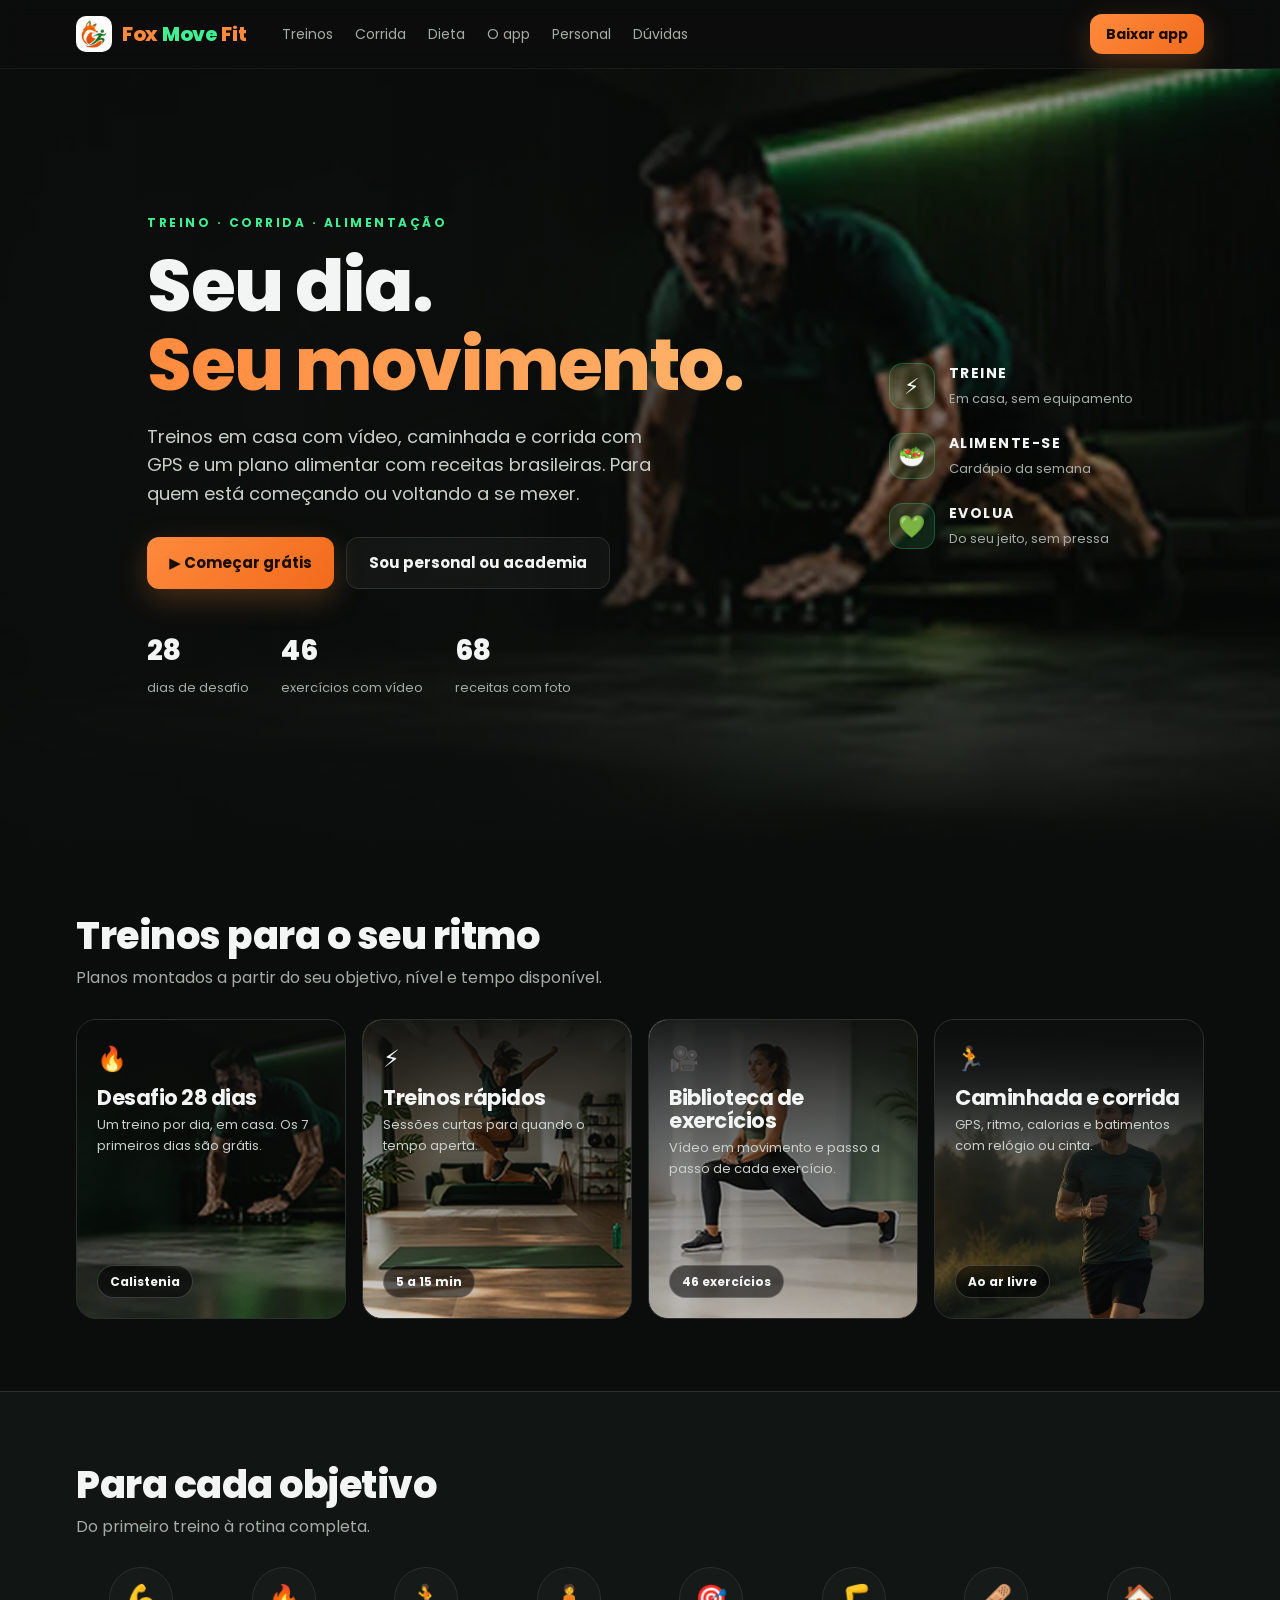
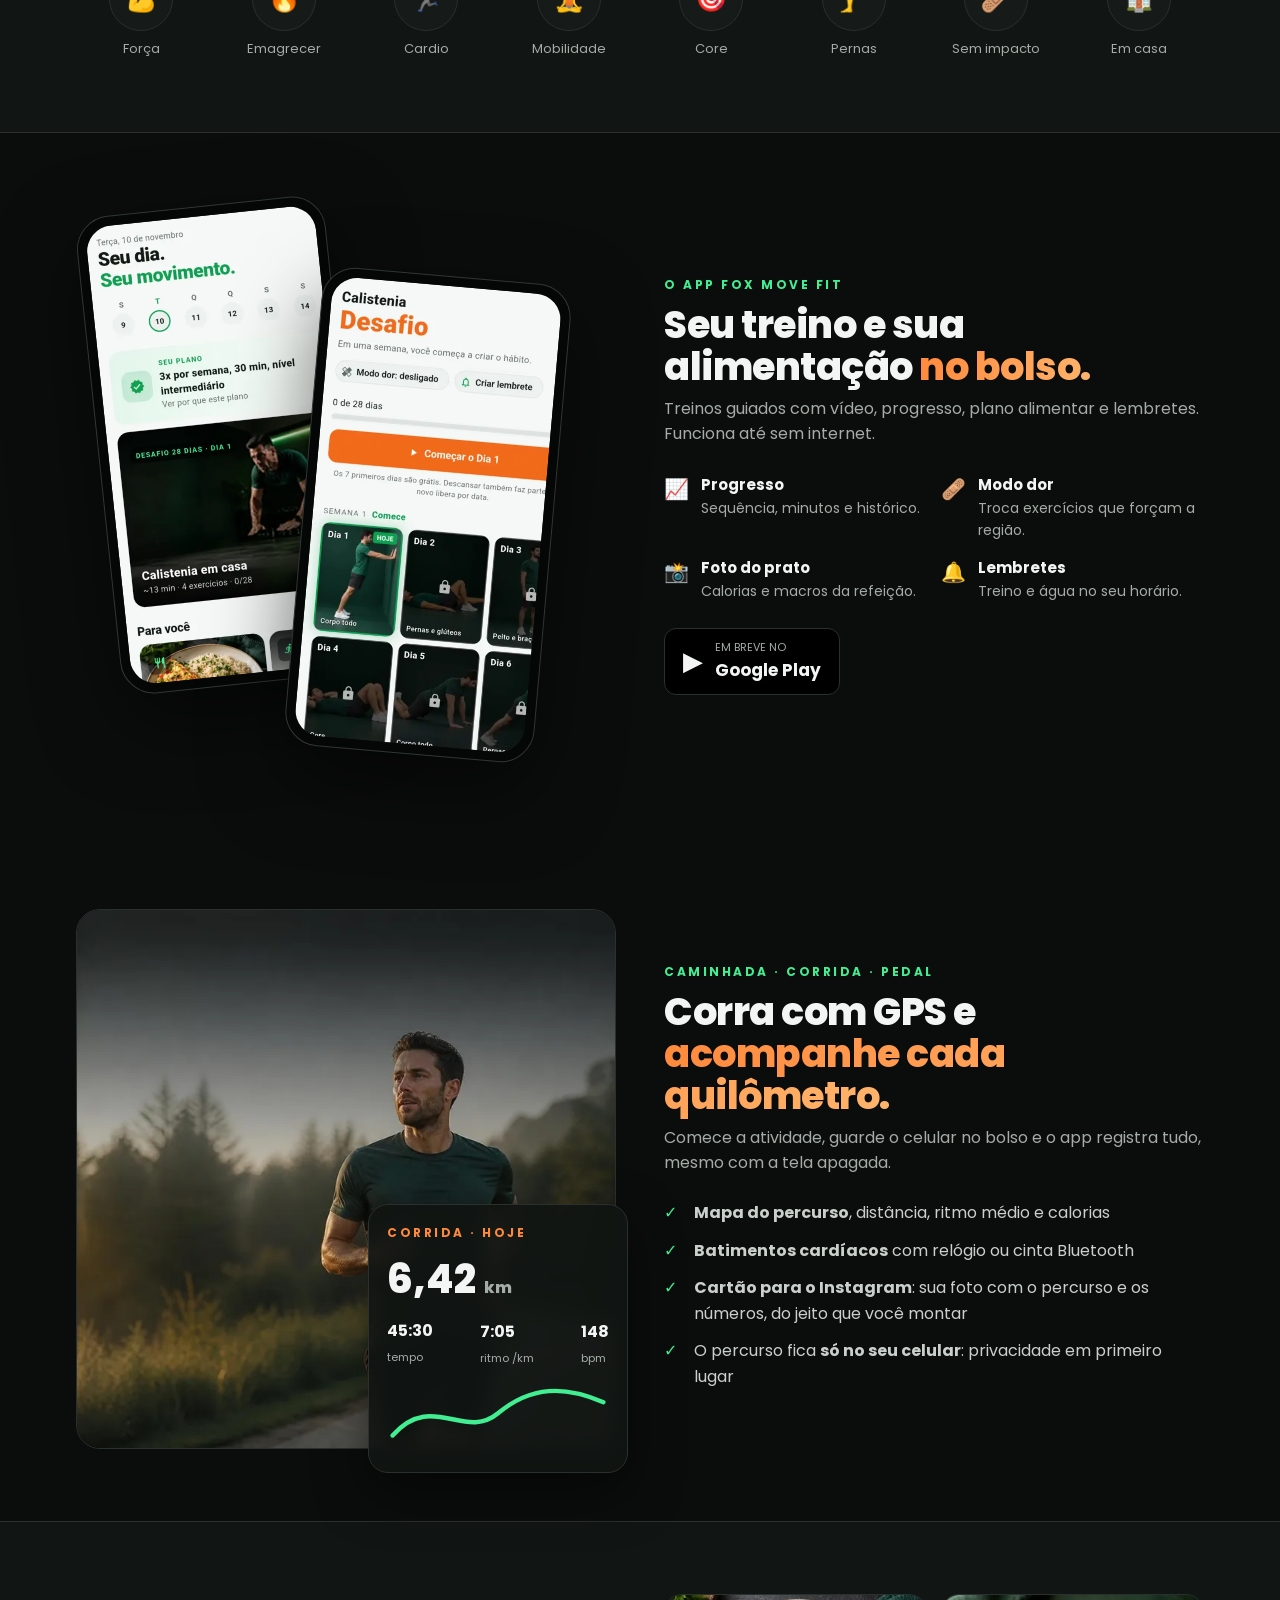
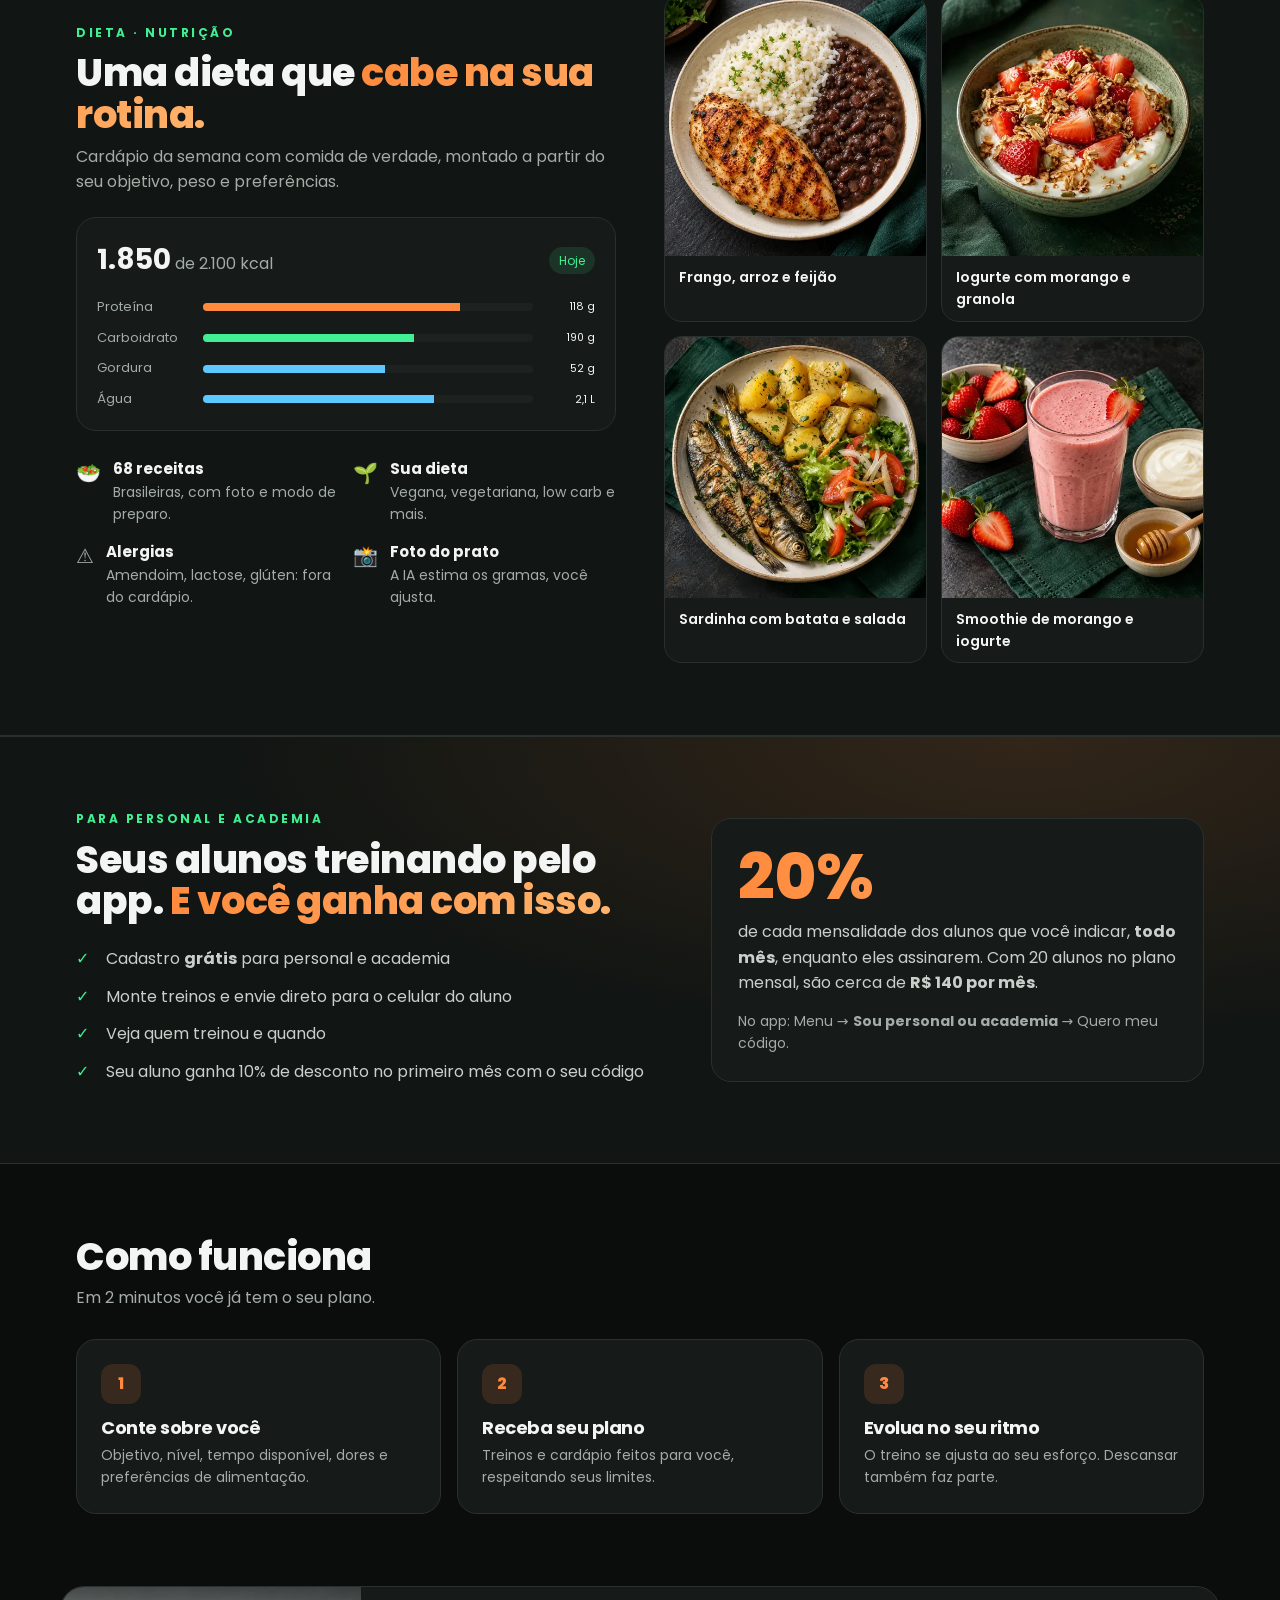
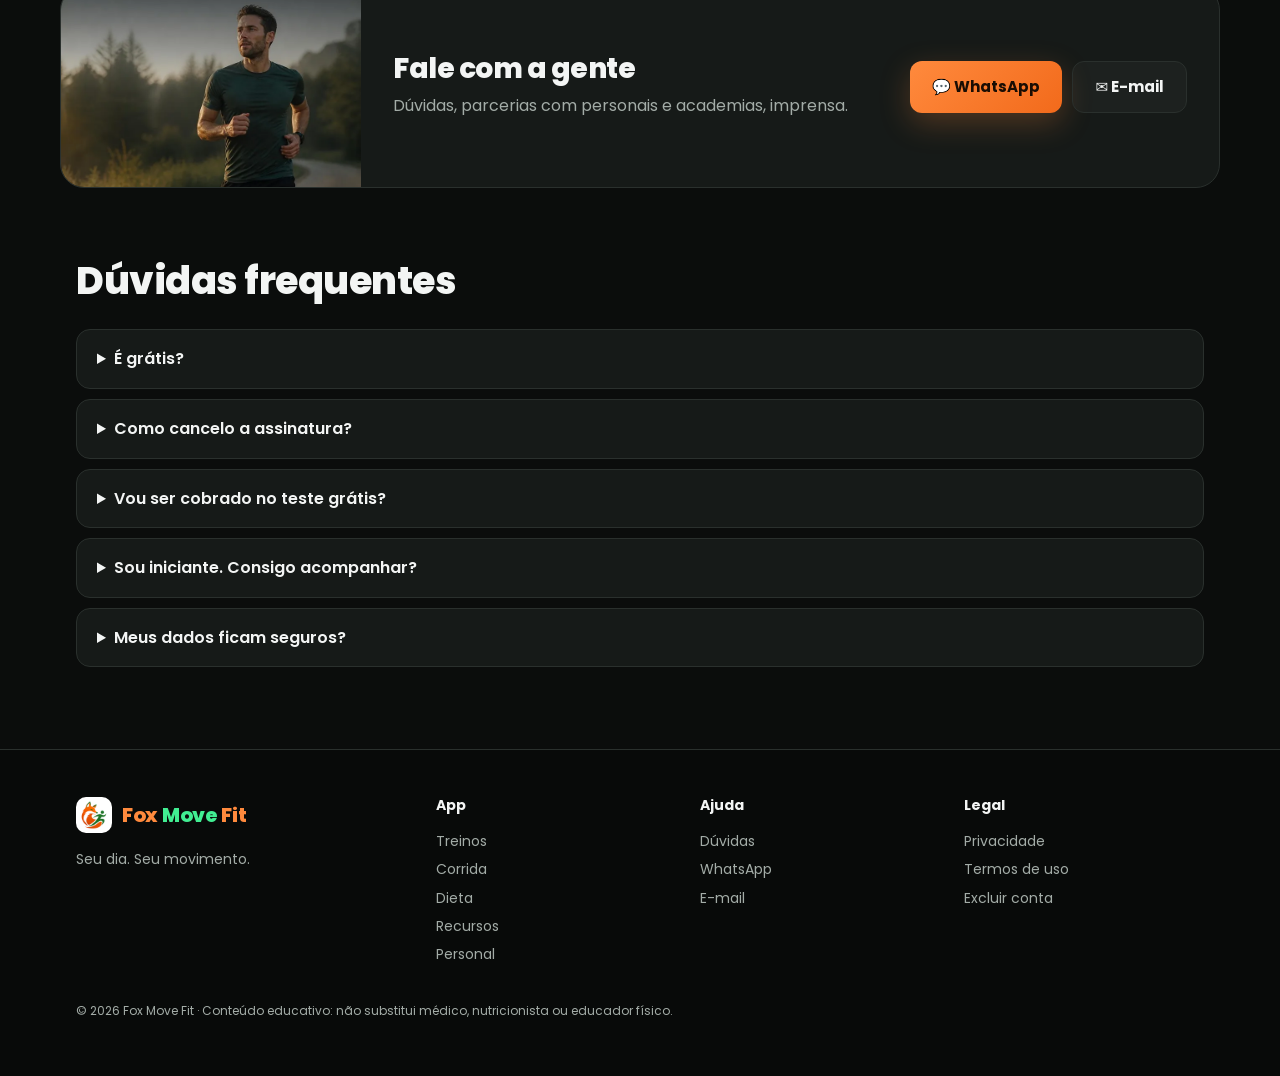
==== index.html @ 1316c63a "Site novo: visual escuro com fotos, seções de treino, corrida, dieta, app e personal Co-Authored-By:" ====
<!doctype html>
<html lang="pt-BR">
<head>
<meta charset="utf-8">
<meta name="viewport" content="width=device-width,initial-scale=1">
<title>Fox Move Fit · Treino em casa, corrida e alimentação</title>
<meta name="description" content="Desafio de 28 dias com vídeos, caminhada e corrida com GPS, plano alimentar com receitas brasileiras e treinos do seu personal. Tudo no seu ritmo.">
<meta property="og:title" content="Fox Move Fit">
<meta property="og:description" content="Treino em casa, corrida e alimentação no seu ritmo.">
<meta property="og:image" content="https://foxmovefit.com.br/img/og.jpg">
<meta property="og:url" content="https://foxmovefit.com.br/">
<meta name="theme-color" content="#0b0d0c">
<link rel="icon" href="/favicon.png">
<link rel="apple-touch-icon" href="/img/icone-192.png">
<link rel="preconnect" href="https://fonts.googleapis.com"><link rel="preconnect" href="https://fonts.gstatic.com" crossorigin>
<link href="https://fonts.googleapis.com/css2?family=Poppins:wght@400;600;700;800&display=swap" rel="stylesheet">
<link rel="stylesheet" href="/estilo.css">
</head>
<body>
<header class="top">
  <div class="wrap">
    <a class="brand" href="/"><img src="/img/icone-192.png" alt=""><span><span class="fox">Fox</span> <span class="move">Move</span> <span class="fit">Fit</span></span></a>
    <nav class="links">
      <a href="#programas">Treinos</a>
      <a href="#corrida">Corrida</a>
      <a href="#alimentacao">Dieta</a>
      <a href="#app">O app</a>
      <a href="#personal">Personal</a>
      <a href="#duvidas">Dúvidas</a>
    </nav>
    <!-- Trocar pelo link da Play Store quando o app for publicado. -->
    <a class="btn primary small cta" href="#app">Baixar app</a>
  </div>
</header>

<main>
  <section class="hero">
    <div class="bg" role="img" aria-label="Pessoa treinando calistenia em casa"></div>
    <div class="wrap">
      <div>
        <div class="eyebrow">Treino · Corrida · Alimentação</div>
        <h1>Seu dia.<br><span class="accent">Seu movimento.</span></h1>
        <p class="lead">Treinos em casa com vídeo, caminhada e corrida com GPS e um plano alimentar com receitas brasileiras. Para quem está começando ou voltando a se mexer.</p>
        <div class="ctas">
          <a class="btn primary" href="#app">▶ Começar grátis</a>
          <a class="btn ghost" href="#personal">Sou personal ou academia</a>
        </div>
        <div class="stats">
          <div><b>28</b><span>dias de desafio</span></div>
          <div><b>46</b><span>exercícios com vídeo</span></div>
          <div><b>68</b><span>receitas com foto</span></div>
        </div>
      </div>
      <div class="pillars">
        <div class="pillar"><i>⚡</i><div><b>TREINE</b><span>Em casa, sem equipamento</span></div></div>
        <div class="pillar"><i>🥗</i><div><b>ALIMENTE-SE</b><span>Cardápio da semana</span></div></div>
        <div class="pillar"><i>💚</i><div><b>EVOLUA</b><span>Do seu jeito, sem pressa</span></div></div>
      </div>
    </div>
  </section>

  <section id="programas">
    <div class="wrap">
      <div class="head">
        <div><h2>Treinos para o seu ritmo</h2><p class="sub">Planos montados a partir do seu objetivo, nível e tempo disponível.</p></div>
      </div>
      <div class="programs">
        <article class="program" style="background-image:url(/img/hero.webp)">
          <div><div class="ico">🔥</div><h3>Desafio 28 dias</h3><p>Um treino por dia, em casa. Os 7 primeiros dias são grátis.</p></div>
          <span class="tag">Calistenia</span>
        </article>
        <article class="program" style="background-image:url(/img/p-rapidos.webp)">
          <div><div class="ico">⚡</div><h3>Treinos rápidos</h3><p>Sessões curtas para quando o tempo aperta.</p></div>
          <span class="tag">5 a 15 min</span>
        </article>
        <article class="program" style="background-image:url(/img/p-exercicios.webp)">
          <div><div class="ico">🎥</div><h3>Biblioteca de exercícios</h3><p>Vídeo em movimento e passo a passo de cada exercício.</p></div>
          <span class="tag">46 exercícios</span>
        </article>
        <article class="program" style="background-image:url(/img/p-corrida.webp)">
          <div><div class="ico">🏃</div><h3>Caminhada e corrida</h3><p>GPS, ritmo, calorias e batimentos com relógio ou cinta.</p></div>
          <span class="tag">Ao ar livre</span>
        </article>
      </div>
    </div>
  </section>

  <section class="goals">
    <div class="wrap">
      <div class="head"><div><h2>Para cada objetivo</h2><p class="sub">Do primeiro treino à rotina completa.</p></div></div>
      <div class="goal-row">
        <div class="goal"><i>💪</i>Força</div>
        <div class="goal"><i>🔥</i>Emagrecer</div>
        <div class="goal"><i>🏃</i>Cardio</div>
        <div class="goal"><i>🧘</i>Mobilidade</div>
        <div class="goal"><i>🎯</i>Core</div>
        <div class="goal"><i>🦵</i>Pernas</div>
        <div class="goal"><i>🩹</i>Sem impacto</div>
        <div class="goal"><i>🏠</i>Em casa</div>
      </div>
    </div>
  </section>

  <section id="app" class="app">
    <div class="wrap">
      <div class="phones">
        <div class="glow"></div>
        <div class="phone a"><img src="/img/app-1.webp" alt="Tela Meu dia do app"></div>
        <div class="phone b"><img src="/img/app-2.webp" alt="Tela do Desafio 28 dias"></div>
      </div>
      <div>
        <div class="eyebrow">O app Fox Move Fit</div>
        <h2 style="margin-top:10px">Seu treino e sua alimentação <span class="accent">no bolso.</span></h2>
        <p class="sub">Treinos guiados com vídeo, progresso, plano alimentar e lembretes. Funciona até sem internet.</p>
        <div class="features">
          <div class="feature"><i>📈</i><div><b>Progresso</b>Sequência, minutos e histórico.</div></div>
          <div class="feature"><i>🩹</i><div><b>Modo dor</b>Troca exercícios que forçam a região.</div></div>
          <div class="feature"><i>📸</i><div><b>Foto do prato</b>Calorias e macros da refeição.</div></div>
          <div class="feature"><i>🔔</i><div><b>Lembretes</b>Treino e água no seu horário.</div></div>
        </div>
        <span class="store"><span style="font-size:26px">▶</span><span><small>EM BREVE NO</small><b>Google Play</b></span></span>
      </div>
    </div>
  </section>

  <section id="corrida" class="split">
    <div class="wrap">
      <div class="media run">
        <img src="/img/p-corrida.webp" alt="Pessoa correndo ao ar livre">
        <div class="runcard">
          <div class="eyebrow" style="color:var(--orange)">Corrida · hoje</div>
          <div class="runbig">6,42 <small>km</small></div>
          <div class="runrow"><div><b>45:30</b><span>tempo</span></div><div><b>7:05</b><span>ritmo /km</span></div><div><b>148</b><span>bpm</span></div></div>
          <svg viewBox="0 0 200 60" class="route" aria-hidden="true"><path d="M5 50 C40 10, 70 55, 100 30 S160 5, 195 20" fill="none" stroke="#41ee92" stroke-width="4" stroke-linecap="round"/></svg>
        </div>
      </div>
      <div>
        <div class="eyebrow">Caminhada · Corrida · Pedal</div>
        <h2 style="margin-top:10px">Corra com GPS e <span class="accent">acompanhe cada quilômetro.</span></h2>
        <p class="sub">Comece a atividade, guarde o celular no bolso e o app registra tudo, mesmo com a tela apagada.</p>
        <ul class="ticks">
          <li><strong>Mapa do percurso</strong>, distância, ritmo médio e calorias</li>
          <li><strong>Batimentos cardíacos</strong> com relógio ou cinta Bluetooth</li>
          <li><strong>Cartão para o Instagram</strong>: sua foto com o percurso e os números, do jeito que você montar</li>
          <li>O percurso fica <strong>só no seu celular</strong>: privacidade em primeiro lugar</li>
        </ul>
      </div>
    </div>
  </section>

  <section id="alimentacao" class="split diet">
    <div class="wrap">
      <div>
        <div class="eyebrow">Dieta · Nutrição</div>
        <h2 style="margin-top:10px">Uma dieta que <span class="accent">cabe na sua rotina.</span></h2>
        <p class="sub">Cardápio da semana com comida de verdade, montado a partir do seu objetivo, peso e preferências.</p>
        <div class="macro card">
          <div class="macrotop"><div><b>1.850</b><span> de 2.100 kcal</span></div><span class="pill">Hoje</span></div>
          <div class="bars">
            <div><span>Proteína</span><i style="--v:78%;--c:#ff8a3d"></i><small>118 g</small></div>
            <div><span>Carboidrato</span><i style="--v:64%;--c:#41ee92"></i><small>190 g</small></div>
            <div><span>Gordura</span><i style="--v:55%;--c:#5cc8ff"></i><small>52 g</small></div>
            <div><span>Água</span><i style="--v:70%;--c:#5cc8ff"></i><small>2,1 L</small></div>
          </div>
        </div>
        <div class="features">
          <div class="feature"><i>🥗</i><div><b>68 receitas</b>Brasileiras, com foto e modo de preparo.</div></div>
          <div class="feature"><i>🌱</i><div><b>Sua dieta</b>Vegana, vegetariana, low carb e mais.</div></div>
          <div class="feature"><i>⚠️</i><div><b>Alergias</b>Amendoim, lactose, glúten: fora do cardápio.</div></div>
          <div class="feature"><i>📸</i><div><b>Foto do prato</b>A IA estima os gramas, você ajusta.</div></div>
        </div>
      </div>
      <div class="recipes">
        <div class="recipe"><img src="/img/p-alimentacao.webp" alt=""><span>Frango, arroz e feijão</span></div>
        <div class="recipe"><img src="/img/r-03.webp" alt=""><span>Iogurte com morango e granola</span></div>
        <div class="recipe"><img src="/img/r-22.webp" alt=""><span>Sardinha com batata e salada</span></div>
        <div class="recipe"><img src="/img/r-40.webp" alt=""><span>Smoothie de morango e iogurte</span></div>
      </div>
    </div>
  </section>

  <section id="personal" class="band">
    <div class="wrap">
      <div>
        <div class="eyebrow">Para personal e academia</div>
        <h2 style="margin-top:10px">Seus alunos treinando pelo app. <span class="accent">E você ganha com isso.</span></h2>
        <ul class="ticks">
          <li>Cadastro <strong>grátis</strong> para personal e academia</li>
          <li>Monte treinos e envie direto para o celular do aluno</li>
          <li>Veja quem treinou e quando</li>
          <li>Seu aluno ganha 10% de desconto no primeiro mês com o seu código</li>
        </ul>
      </div>
      <div class="card">
        <div class="big accent">20%</div>
        <p style="margin:10px 0 0;color:#c9d0cc">de cada mensalidade dos alunos que você indicar, <strong>todo mês</strong>, enquanto eles assinarem. Com 20 alunos no plano mensal, são cerca de <strong>R$ 140 por mês</strong>.</p>
        <p style="margin:14px 0 0;font-size:14px;color:var(--muted)">No app: Menu → <strong>Sou personal ou academia</strong> → Quero meu código.</p>
      </div>
    </div>
  </section>

  <section>
    <div class="wrap">
      <div class="head"><div><h2>Como funciona</h2><p class="sub">Em 2 minutos você já tem o seu plano.</p></div></div>
      <div class="steps">
        <div class="step"><h3>Conte sobre você</h3><p>Objetivo, nível, tempo disponível, dores e preferências de alimentação.</p></div>
        <div class="step"><h3>Receba seu plano</h3><p>Treinos e cardápio feitos para você, respeitando seus limites.</p></div>
        <div class="step"><h3>Evolua no seu ritmo</h3><p>O treino se ajusta ao seu esforço. Descansar também faz parte.</p></div>
      </div>
    </div>
  </section>

  <section style="padding-top:0">
    <div class="join">
      <div class="pic" role="img" aria-label="Pessoa correndo ao ar livre"></div>
      <div class="txt">
        <div><h2 style="font-size:28px">Fale com a gente</h2><p class="sub">Dúvidas, parcerias com personais e academias, imprensa.</p></div>
        <div style="display:flex;flex-wrap:wrap;gap:10px">
          <a class="btn primary" href="https://wa.me/5541992341088?text=Ol%C3%A1!%20Quero%20saber%20mais%20sobre%20o%20Fox%20Move%20Fit." target="_blank" rel="noopener">💬 WhatsApp</a>
          <a class="btn ghost" href="mailto:foxmovefit.app@gmail.com">✉ E-mail</a>
        </div>
      </div>
    </div>
  </section>

  <section id="duvidas" style="padding-top:0">
    <div class="wrap">
      <div class="head"><div><h2>Dúvidas frequentes</h2></div></div>
      <details><summary>É grátis?</summary><p>Os 7 primeiros dias do Desafio 28 dias, os treinos rápidos, a biblioteca de exercícios, as atividades com GPS e o registro de água e refeições são grátis. O Premium libera o desafio completo, o plano alimentar da semana e o histórico completo.</p></details>
      <details><summary>Como cancelo a assinatura?</summary><p>No Google Play: toque na sua foto → Pagamentos e assinaturas → Assinaturas → Fox Move Fit → Cancelar. Você continua com o Premium até o fim do período pago.</p></details>
      <details><summary>Vou ser cobrado no teste grátis?</summary><p>Não. Nada é cobrado nos 7 dias de teste e avisamos 2 dias antes da primeira cobrança.</p></details>
      <details><summary>Sou iniciante. Consigo acompanhar?</summary><p>Sim. O treino começa leve, tem vídeo e explicação de cada exercício, e fica mais leve ou mais forte conforme o seu esforço.</p></details>
      <details><summary>Meus dados ficam seguros?</summary><p>Usamos seus dados só para o app funcionar, sem anúncios e sem vender nada. Você pode exportar ou excluir tudo pelo app. Veja a <a href="/privacidade/">Política de Privacidade</a>.</p></details>
    </div>
  </section>
</main>

<footer>
  <div class="wrap" style="display:block">
    <div class="cols">
      <div>
        <a class="brand" href="/" style="display:flex"><img src="/img/icone-192.png" alt=""><span><span class="fox">Fox</span> <span class="move">Move</span> <span class="fit">Fit</span></span></a>
        <p style="margin:12px 0 0">Seu dia. Seu movimento.</p>
      </div>
      <div><h4>App</h4><a href="#programas">Treinos</a><a href="#corrida">Corrida</a><a href="#alimentacao">Dieta</a><a href="#app">Recursos</a><a href="#personal">Personal</a></div>
      <div><h4>Ajuda</h4><a href="#duvidas">Dúvidas</a><a href="https://wa.me/5541992341088" target="_blank" rel="noopener">WhatsApp</a><a href="mailto:foxmovefit.app@gmail.com">E-mail</a></div>
      <div><h4>Legal</h4><a href="/privacidade/">Privacidade</a><a href="/termos/">Termos de uso</a><a href="/excluir-conta/">Excluir conta</a></div>
    </div>
    <p class="legal">© 2026 Fox Move Fit · Conteúdo educativo: não substitui médico, nutricionista ou educador físico.</p>
  </div>
</footer>
</body>
</html>
---- estilo.css ----
/* Fox Move Fit — site escuro com o laranja da raposa (ação) e o verde (progresso). */
:root {
  --bg: #0b0d0c; --bg2: #111513; --surface: #161a18; --surface2: #1d2220; --line: #2a302d;
  --text: #f3f5f4; --muted: #a3aca7; --orange: #ff8a3d; --orange2: #f26a1b; --green: #41ee92; --green2: #0e9f4f;
}
* { box-sizing: border-box; }
html { scroll-behavior: smooth; }
html, body { overflow-x: clip; }
body { margin: 0; background: var(--bg); color: var(--text); font: 16px/1.6 "Poppins", system-ui, -apple-system, "Segoe UI", Roboto, sans-serif; }
a { color: var(--green); }
img { max-width: 100%; display: block; }
.wrap { max-width: 1160px; margin: 0 auto; padding: 0 16px; }
.eyebrow { color: var(--green); font-size: 12px; font-weight: 700; letter-spacing: 2.5px; text-transform: uppercase; }
.accent { background: linear-gradient(90deg, var(--orange), #ffb36b); -webkit-background-clip: text; background-clip: text; color: transparent; }
.green { color: var(--green); }
h1, h2, h3 { line-height: 1.1; margin: 0; letter-spacing: -.5px; }
h2 { font-size: clamp(26px, 4vw, 38px); font-weight: 800; }
.sub { color: var(--muted); margin: 8px 0 0; }

/* Cabeçalho */
header.top { position: sticky; top: 0; z-index: 10; background: rgba(11, 13, 12, .82); backdrop-filter: blur(10px); border-bottom: 1px solid rgba(255,255,255,.06); }
header.top .wrap { display: flex; align-items: center; gap: 24px; height: 68px; }
.brand { display: flex; align-items: center; gap: 10px; text-decoration: none; color: var(--text); font-weight: 800; font-size: 20px; letter-spacing: -.3px; }
.brand img { width: 36px; height: 36px; border-radius: 10px; background: #fff; }
.brand .fox, .brand .fit { color: var(--orange); } .brand .move { color: var(--green); }
nav.links { display: flex; gap: 22px; font-size: 14px; margin-left: 12px; }
nav.links a { color: var(--muted); text-decoration: none; }
nav.links a:hover { color: var(--text); }
header.top .cta { margin-left: auto; }
@media (max-width: 820px) { nav.links { display: none; } }

/* Botões */
.btn { display: inline-flex; align-items: center; gap: 8px; padding: 13px 22px; border-radius: 12px; font-weight: 700; font-size: 15px; text-decoration: none; transition: transform .15s, filter .15s; }
.btn:hover { transform: translateY(-1px); filter: brightness(1.06); }
.btn.primary { background: linear-gradient(135deg, var(--orange), var(--orange2)); color: #1a0d03; box-shadow: 0 10px 30px rgba(255, 138, 61, .25); }
.btn.ghost { border: 1px solid var(--line); color: var(--text); background: rgba(255,255,255,.03); }
.btn.small { padding: 9px 16px; font-size: 14px; }

/* Topo com foto */
.hero { position: relative; min-height: 640px; display: flex; align-items: center; overflow: hidden; }
.hero .bg { position: absolute; inset: 0; background: url(/img/hero.webp) center 30% / cover no-repeat; }
.hero .bg::after { content: ""; position: absolute; inset: 0; background: linear-gradient(90deg, rgba(11,13,12,.97) 0%, rgba(11,13,12,.85) 40%, rgba(11,13,12,.35) 75%, rgba(11,13,12,.6) 100%), linear-gradient(0deg, var(--bg) 0%, transparent 30%); }
.hero .wrap { position: relative; display: grid; grid-template-columns: 1.25fr .75fr; gap: 32px; align-items: center; padding: 72px 16px; }
.hero h1 { font-size: clamp(40px, 6.4vw, 72px); font-weight: 800; letter-spacing: -1.5px; margin: 14px 0 18px; }
.hero p.lead { color: #c9d0cc; font-size: 18px; max-width: 520px; margin: 0 0 28px; }
.hero .ctas { display: flex; flex-wrap: wrap; gap: 12px; }
.stats { display: flex; flex-wrap: wrap; gap: 32px; margin-top: 40px; }
.stats b { display: block; font-size: 28px; font-weight: 800; }
.stats span { color: var(--muted); font-size: 13px; }
.pillars { display: grid; gap: 22px; justify-self: end; }
.pillar { display: flex; gap: 14px; align-items: center; }
.pillar i { width: 46px; height: 46px; border-radius: 14px; display: grid; place-items: center; font-style: normal; font-size: 22px; background: rgba(65, 238, 146, .1); border: 1px solid rgba(65, 238, 146, .25); }
.pillar b { display: block; letter-spacing: 1.5px; font-size: 14px; }
.pillar span { color: var(--muted); font-size: 13px; }
@media (max-width: 860px) { .hero .wrap { grid-template-columns: 1fr; } .pillars { justify-self: start; grid-template-columns: repeat(3, auto); gap: 18px; } .pillar i { width: 40px; height: 40px; } .hero { min-height: 0; } }
@media (max-width: 520px) { .pillars { grid-template-columns: 1fr; } }

section { padding: 72px 0; }
.head { display: flex; align-items: end; justify-content: space-between; gap: 16px; margin-bottom: 28px; }
.head a { color: var(--green); text-decoration: none; font-weight: 600; font-size: 14px; white-space: nowrap; }

/* Programas */
.programs { display: grid; grid-template-columns: repeat(4, 1fr); gap: 16px; }
@media (max-width: 960px) { .programs { grid-template-columns: repeat(2, 1fr); } }
@media (max-width: 520px) { .programs { grid-template-columns: 1fr; } }
.program { position: relative; border-radius: 20px; overflow: hidden; min-height: 300px; display: flex; flex-direction: column; justify-content: space-between; padding: 20px; border: 1px solid var(--line); background: var(--surface) center / cover no-repeat; isolation: isolate; }
.program::before { content: ""; position: absolute; inset: 0; z-index: -1; background: linear-gradient(180deg, rgba(11,13,12,.92) 0%, rgba(11,13,12,.55) 45%, rgba(11,13,12,.15) 100%); }
.program .ico { font-size: 24px; }
.program h3 { font-size: 21px; margin-top: 8px; }
.program p { color: #c9d0cc; font-size: 13px; margin: 6px 0 0; max-width: 220px; }
.program .tag { align-self: flex-start; font-size: 12px; font-weight: 700; padding: 6px 12px; border-radius: 999px; background: rgba(0,0,0,.55); border: 1px solid rgba(255,255,255,.18); color: var(--text); }

/* Objetivos */
.goals { background: var(--bg2); border-top: 1px solid var(--line); border-bottom: 1px solid var(--line); }
.goal-row { display: grid; grid-template-columns: repeat(8, 1fr); gap: 12px; }
@media (max-width: 860px) { .goal-row { grid-template-columns: repeat(4, 1fr); } }
.goal { text-align: center; font-size: 13px; color: var(--muted); }
.goal i { display: grid; place-items: center; width: 64px; height: 64px; margin: 0 auto 8px; border-radius: 50%; font-style: normal; font-size: 26px; background: var(--surface); border: 1px solid var(--line); }

/* App */
.app .wrap { display: grid; grid-template-columns: 1fr 1fr; gap: 48px; align-items: center; }
@media (max-width: 860px) { .app .wrap { grid-template-columns: 1fr; } }
.phones { position: relative; height: 560px; }
.phone { position: absolute; width: 250px; border-radius: 34px; padding: 9px; background: #050606; border: 1px solid #2f3633; box-shadow: 0 30px 80px rgba(0,0,0,.55); }
.phone img { border-radius: 26px; }
.phone.a { left: 4%; top: 0; transform: rotate(-6deg); }
.phone.b { left: 42%; top: 70px; transform: rotate(5deg); }
.glow { position: absolute; width: min(380px, 90%); aspect-ratio: 1; left: 15%; top: 90px; border-radius: 50%; background: radial-gradient(circle, rgba(65,238,146,.22), transparent 65%); filter: blur(10px); }
@media (max-width: 520px) { .phones { height: 430px; } .phone { width: 190px; } .phone.b { left: 38%; } }
.features { display: grid; grid-template-columns: repeat(2, 1fr); gap: 14px; margin: 26px 0; }
.feature { display: flex; gap: 12px; align-items: flex-start; font-size: 14px; color: var(--muted); }
.feature b { color: var(--text); display: block; font-size: 15px; }
.feature i { font-style: normal; font-size: 20px; }
.store { display: inline-flex; align-items: center; gap: 12px; padding: 10px 18px; border-radius: 12px; border: 1px solid var(--line); background: #000; color: var(--text); text-decoration: none; }
.store small { display: block; font-size: 11px; color: var(--muted); }
.store b { font-size: 17px; }

/* Receitas */
.recipes { display: grid; grid-template-columns: repeat(4, 1fr); gap: 14px; }
@media (max-width: 760px) { .recipes { grid-template-columns: repeat(2, 1fr); } }
.recipe { border-radius: 18px; overflow: hidden; border: 1px solid var(--line); background: var(--surface); }
.recipe img { aspect-ratio: 1; object-fit: cover; width: 100%; }
.recipe span { display: block; padding: 10px 14px; font-size: 14px; font-weight: 600; }

/* Personal */
.band { background: radial-gradient(800px 300px at 80% 0%, rgba(255,138,61,.14), transparent), var(--bg2); border-top: 1px solid var(--line); border-bottom: 1px solid var(--line); }
.band .wrap { display: grid; grid-template-columns: 1.1fr .9fr; gap: 32px; align-items: center; }
@media (max-width: 860px) { .band .wrap { grid-template-columns: 1fr; } }
.big { font-size: 64px; font-weight: 800; line-height: 1; }
.card { background: var(--surface); border: 1px solid var(--line); border-radius: 20px; padding: 26px; }
ul.ticks { list-style: none; padding: 0; margin: 18px 0 0; }
ul.ticks li { padding: 6px 0 6px 30px; position: relative; color: #c9d0cc; }
ul.ticks li::before { content: "✓"; position: absolute; left: 0; color: var(--green); font-weight: 800; }

/* Como funciona */
.steps { display: grid; grid-template-columns: repeat(3, 1fr); gap: 16px; counter-reset: s; }
@media (max-width: 760px) { .steps { grid-template-columns: 1fr; } }
.step { background: var(--surface); border: 1px solid var(--line); border-radius: 20px; padding: 24px; }
.step::before { counter-increment: s; content: counter(s); display: grid; place-items: center; width: 40px; height: 40px; border-radius: 12px; background: rgba(255,138,61,.14); color: var(--orange); font-weight: 800; margin-bottom: 14px; }
.step h3 { font-size: 18px; }
.step p { color: var(--muted); margin: 6px 0 0; font-size: 14px; }

/* Comunidade */
.join { margin: 0 auto; max-width: 1160px; border-radius: 24px; overflow: hidden; display: grid; grid-template-columns: 300px 1fr; border: 1px solid var(--line); background: var(--surface); }
.join .pic { background: url(/img/p-corrida.webp) center / cover; min-height: 200px; }
.join .txt { padding: 32px; display: flex; flex-wrap: wrap; align-items: center; justify-content: space-between; gap: 18px; }
@media (max-width: 760px) { .join { grid-template-columns: 1fr; margin: 0 16px; } }

/* Dúvidas */
details { background: var(--surface); border: 1px solid var(--line); border-radius: 14px; padding: 16px 20px; margin-bottom: 10px; }
details summary { font-weight: 600; cursor: pointer; }
details p { color: var(--muted); margin: 10px 0 0; }

footer { border-top: 1px solid var(--line); padding: 44px 0; color: var(--muted); font-size: 14px; background: #080a09; }
footer .cols { display: grid; grid-template-columns: 1.4fr 1fr 1fr 1fr; gap: 24px; }
@media (max-width: 760px) { footer .cols { grid-template-columns: 1fr 1fr; } }
footer h4 { color: var(--text); margin: 0 0 10px; font-size: 14px; }
footer a { color: var(--muted); text-decoration: none; display: block; padding: 3px 0; }
footer a:hover { color: var(--text); }
footer .legal { margin-top: 32px; font-size: 12px; }

/* Páginas de texto (privacidade, termos, excluir conta) */
.doc { max-width: 760px; margin: 0 auto; padding: 40px 16px 56px; }
.doc h1 { font-size: 34px; margin: 0 0 6px; }
.doc h2 { font-size: 20px; margin: 30px 0 8px; color: var(--green); }
.doc p, .doc li { color: #c9d0cc; }
.doc li { margin: 4px 0; }
footer .wrap { display: flex; flex-wrap: wrap; gap: 12px 24px; align-items: center; }
footer .wrap .links { display: flex; gap: 16px; margin-left: auto; }
footer .wrap .links a { display: inline; }

/* Seções lado a lado (corrida e dieta) */
.split .wrap { display: grid; grid-template-columns: 1fr 1fr; gap: 48px; align-items: center; }
@media (max-width: 860px) { .split .wrap { grid-template-columns: 1fr; } }
.diet { background: var(--bg2); border-top: 1px solid var(--line); border-bottom: 1px solid var(--line); }
.diet .recipes { grid-template-columns: repeat(2, 1fr); }
.media.run { position: relative; }
.media.run img { border-radius: 24px; width: 100%; aspect-ratio: 1; object-fit: cover; border: 1px solid var(--line); }
.runcard { position: absolute; right: -12px; bottom: -24px; width: 260px; padding: 18px; border-radius: 20px; background: rgba(17,21,19,.92); border: 1px solid var(--line); backdrop-filter: blur(8px); box-shadow: 0 20px 50px rgba(0,0,0,.5); }
@media (max-width: 520px) { .runcard { right: 8px; width: 220px; } }
.runbig { font-size: 40px; font-weight: 800; margin-top: 4px; } .runbig small { font-size: 16px; color: var(--muted); }
.runrow { display: flex; justify-content: space-between; margin-top: 8px; } .runrow b { display: block; } .runrow span { font-size: 11px; color: var(--muted); }
.route { width: 100%; margin-top: 10px; }
.macro { margin-top: 22px; padding: 20px; }
.macrotop { display: flex; justify-content: space-between; align-items: center; } .macrotop b { font-size: 28px; } .macrotop span { color: var(--muted); }
.pill { font-size: 12px; padding: 4px 10px; border-radius: 999px; background: rgba(65,238,146,.12); color: var(--green) !important; }
.bars { display: grid; gap: 10px; margin-top: 14px; }
.bars div { display: grid; grid-template-columns: 96px 1fr 52px; align-items: center; gap: 10px; font-size: 13px; color: var(--muted); }
.bars i { height: 8px; border-radius: 99px; background: linear-gradient(90deg, var(--c) var(--v), var(--surface2) var(--v)); }
.bars small { text-align: right; color: var(--text); }
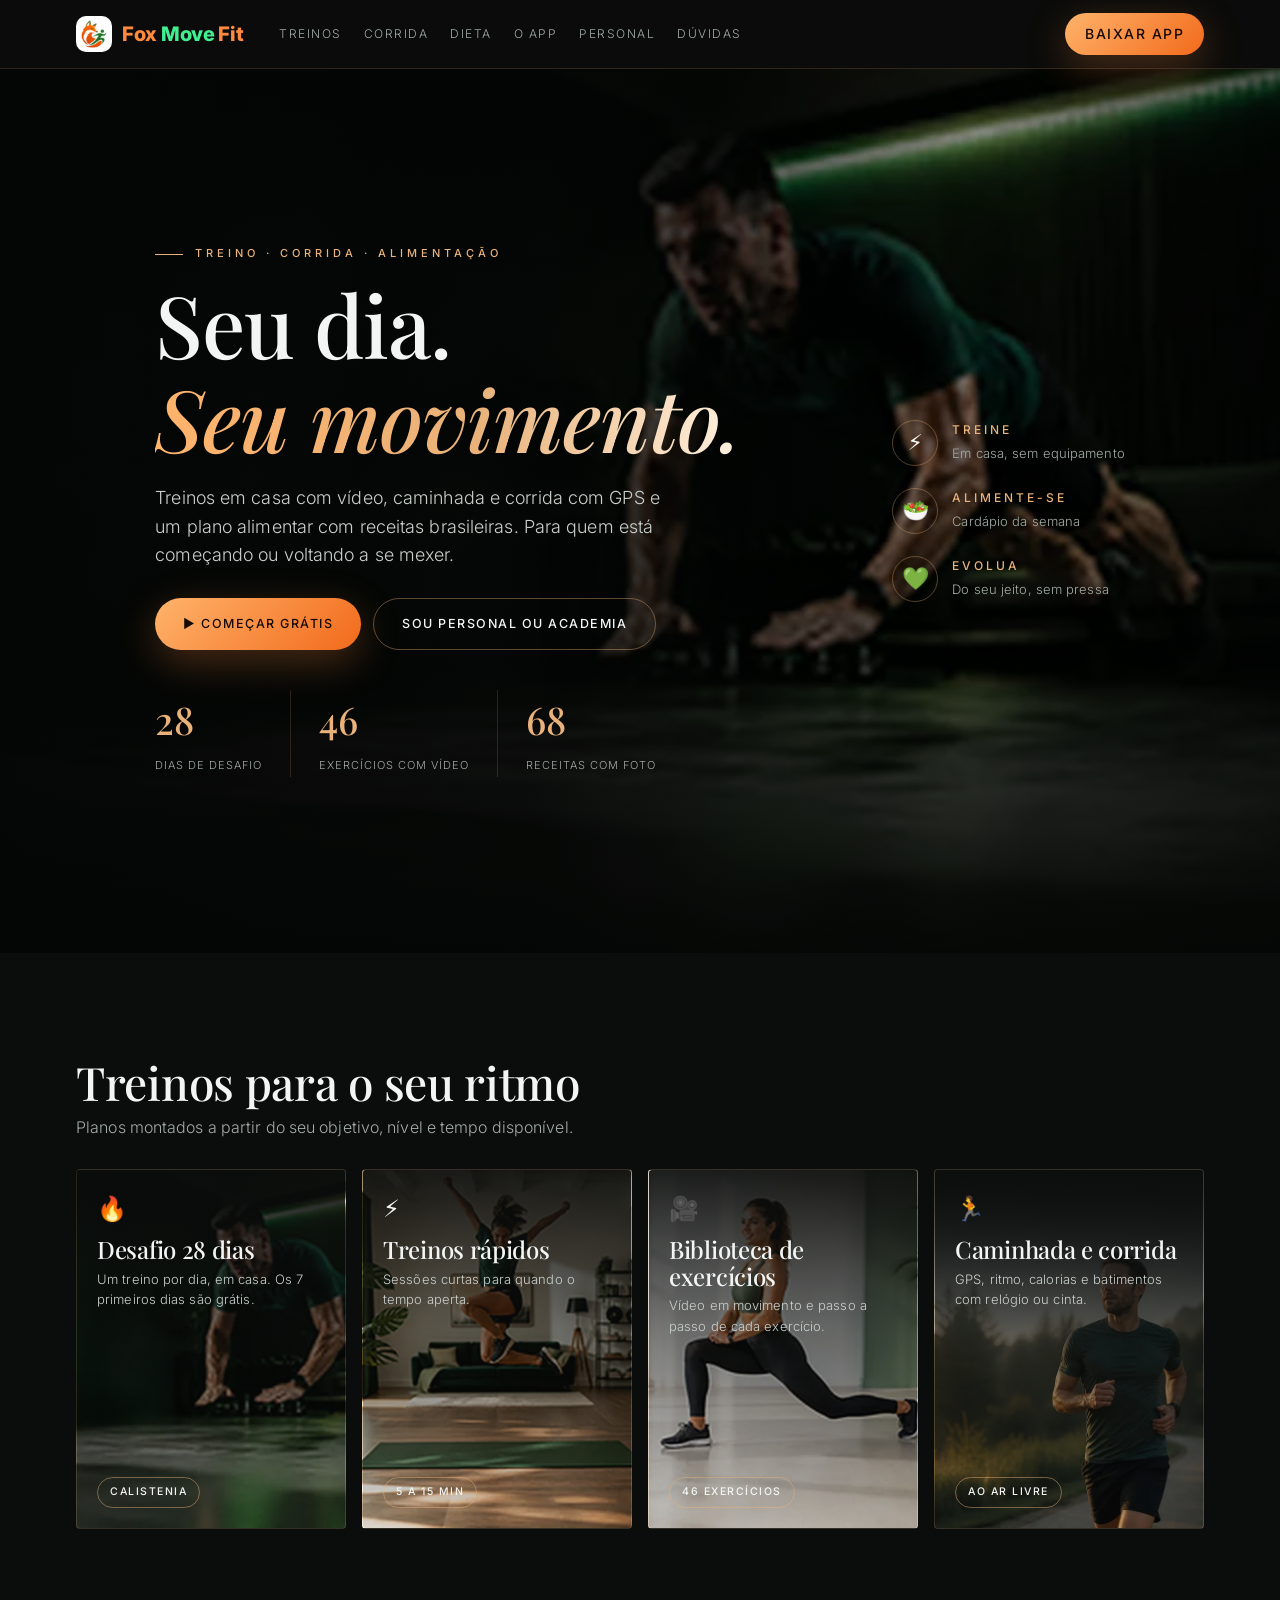
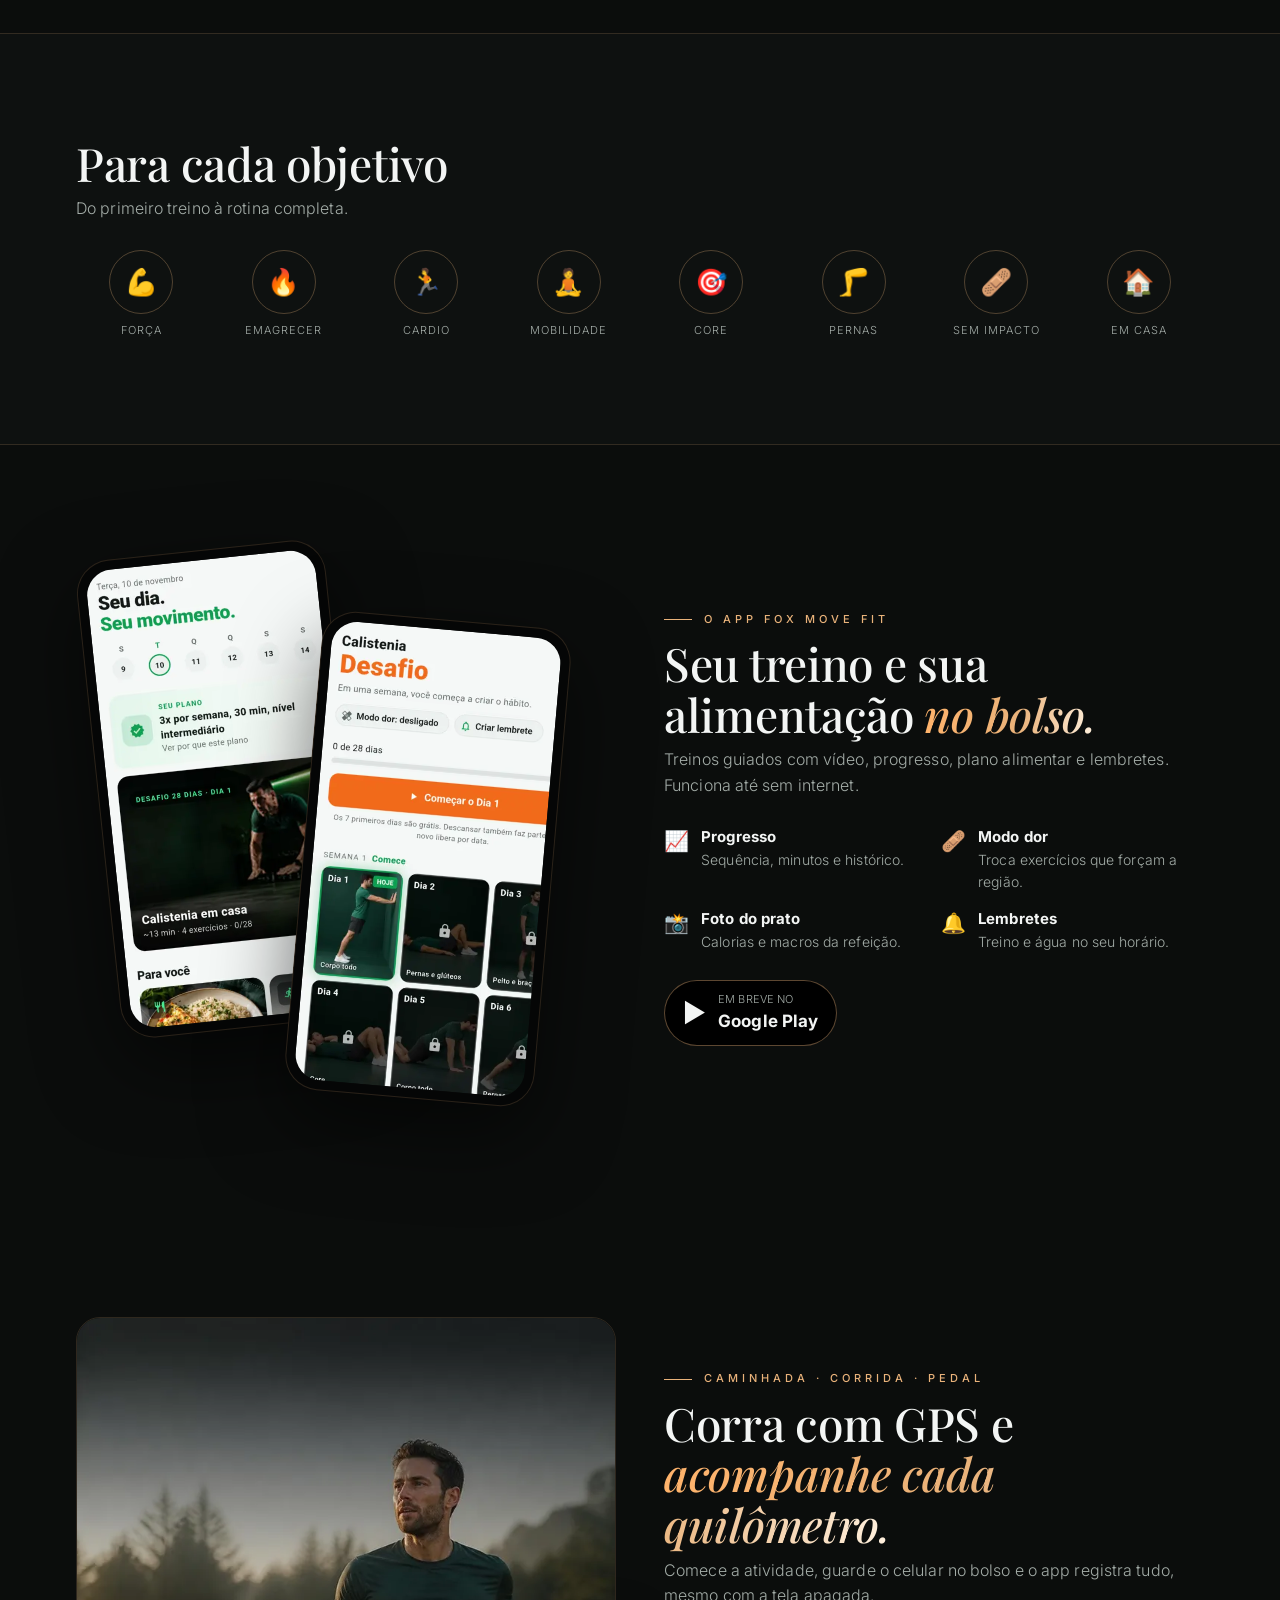
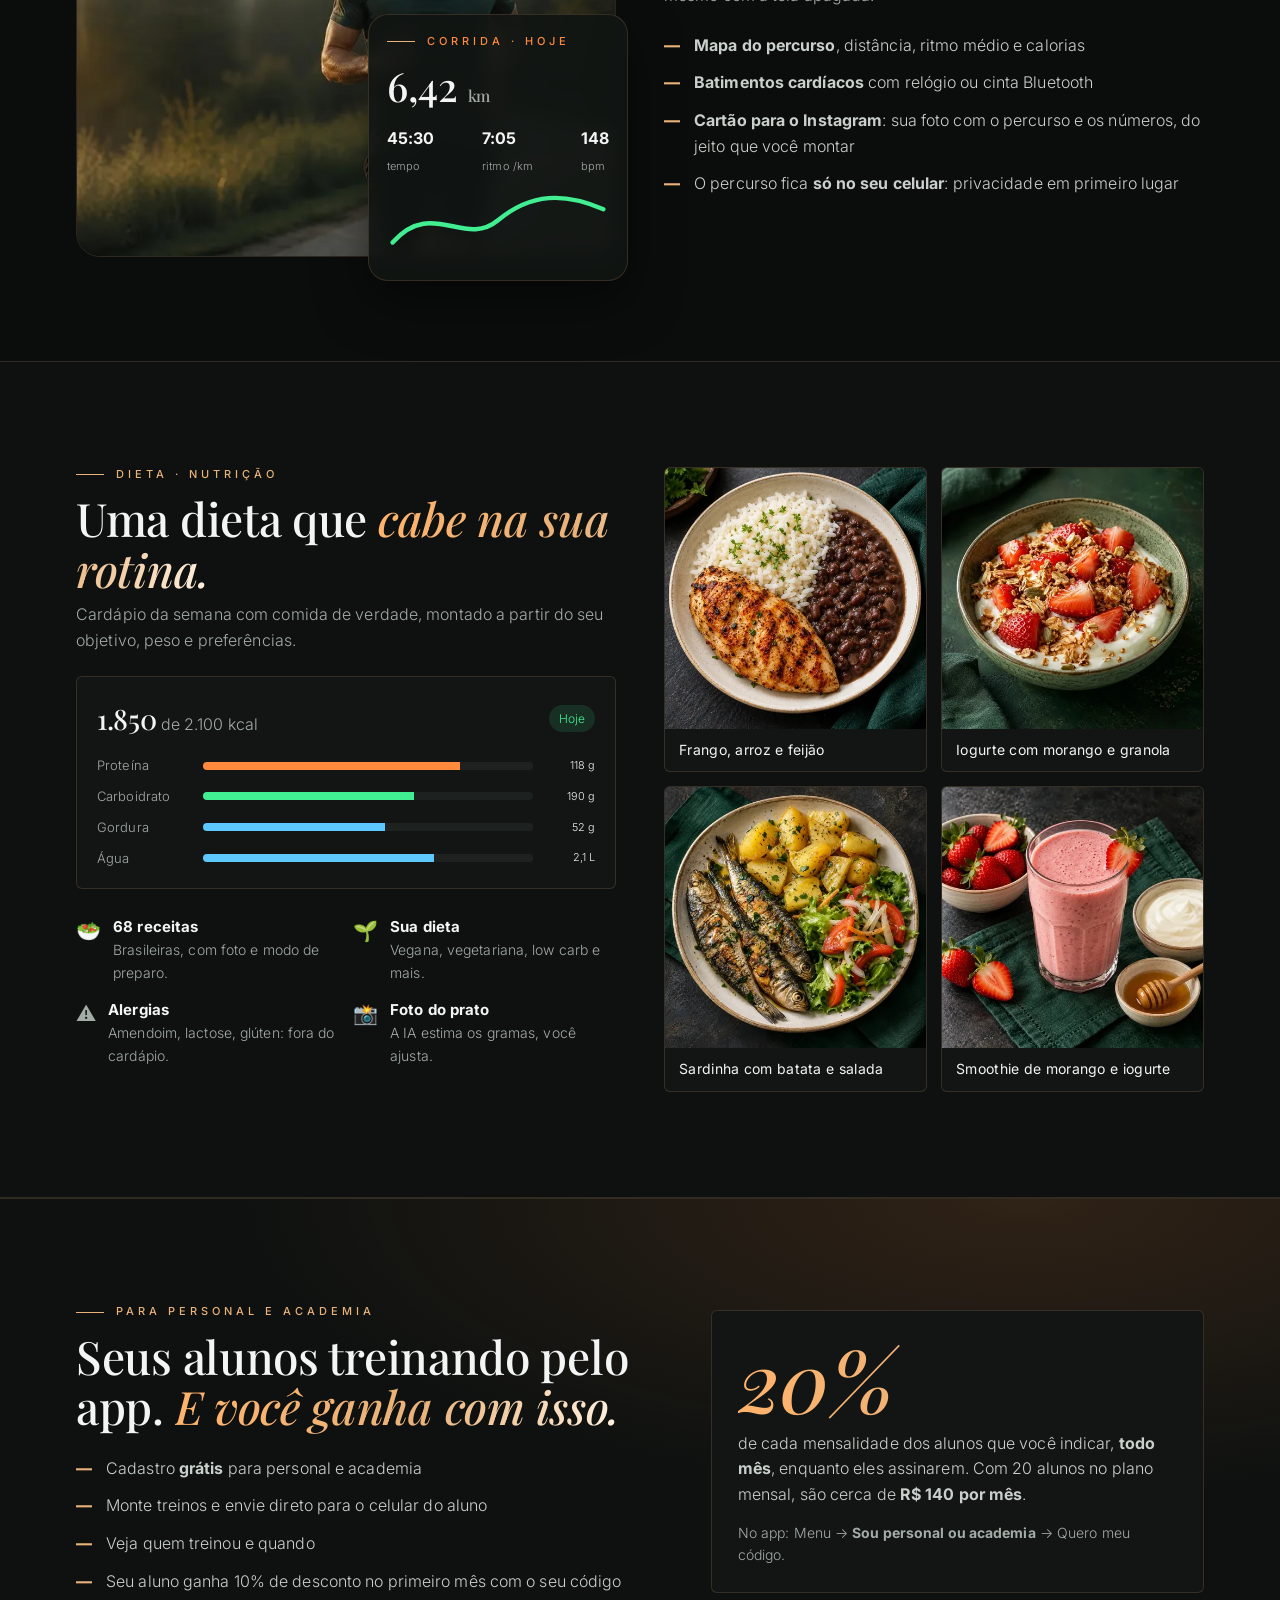
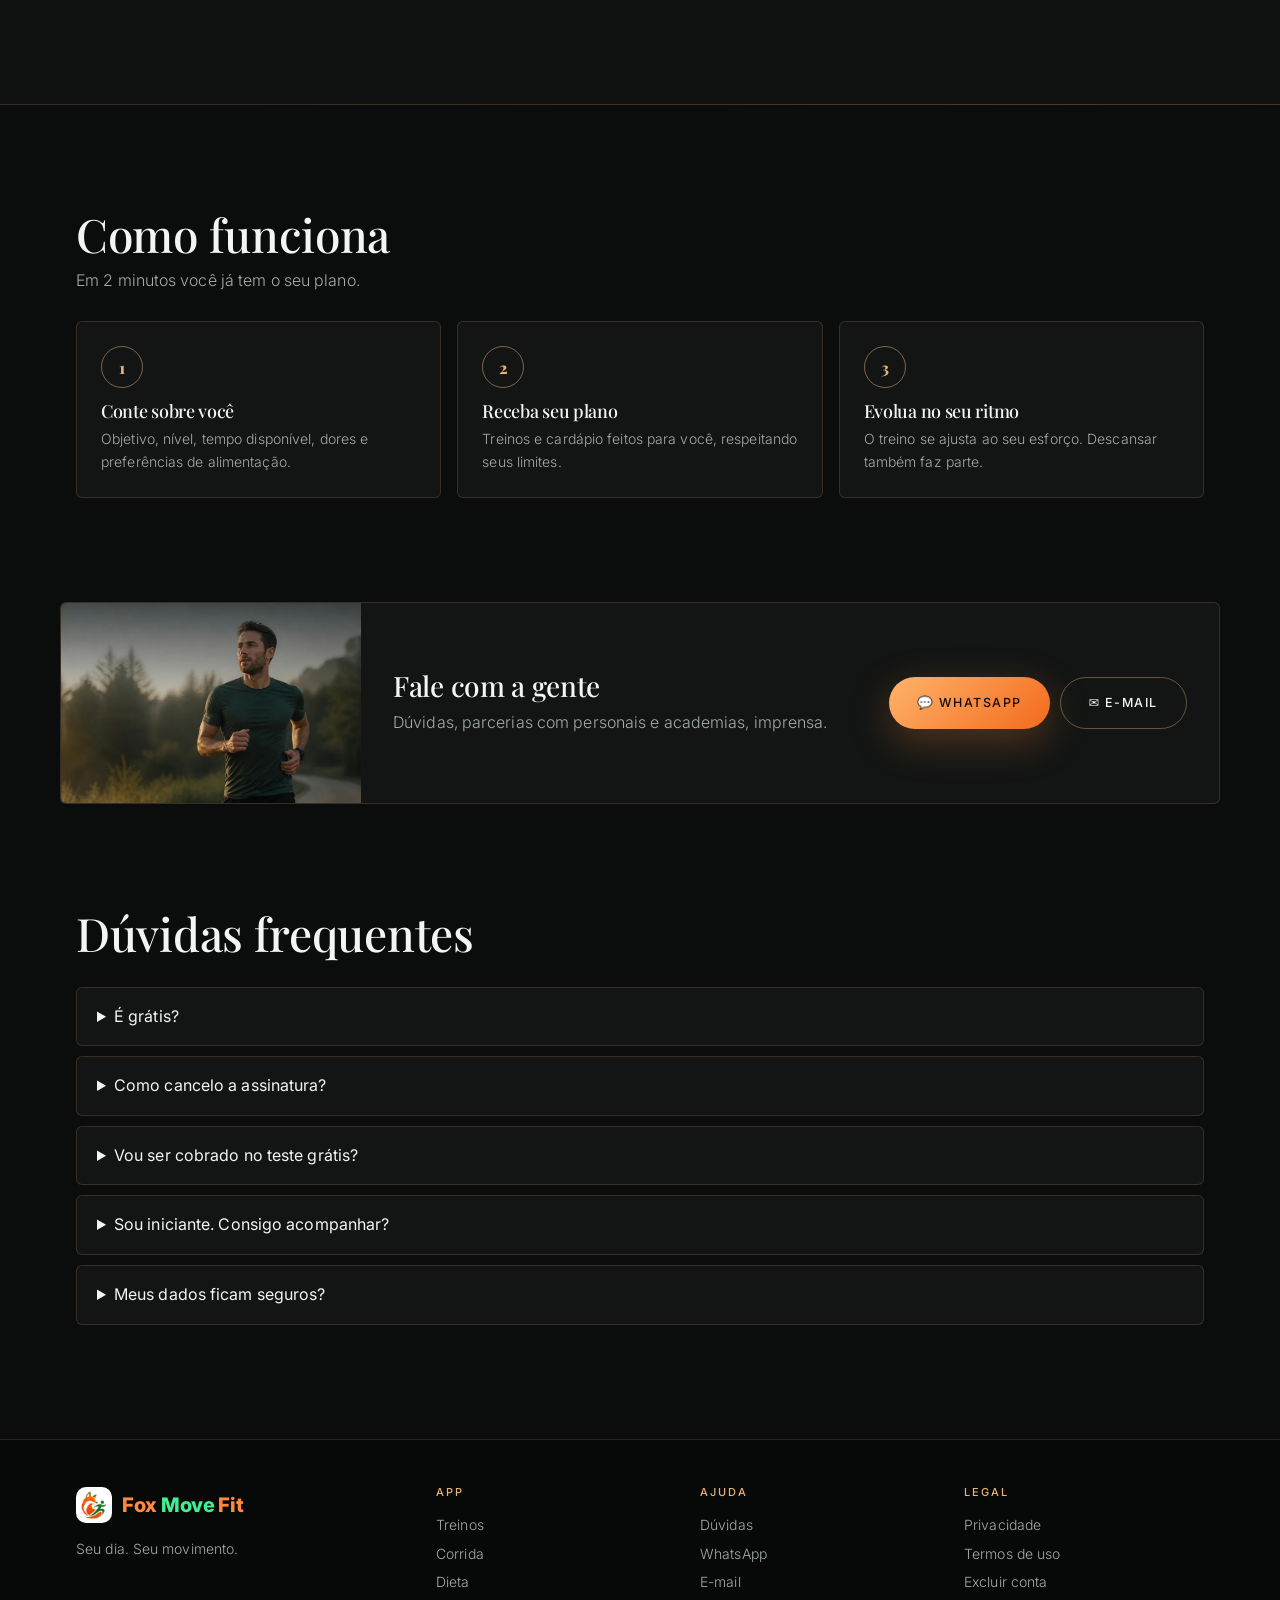
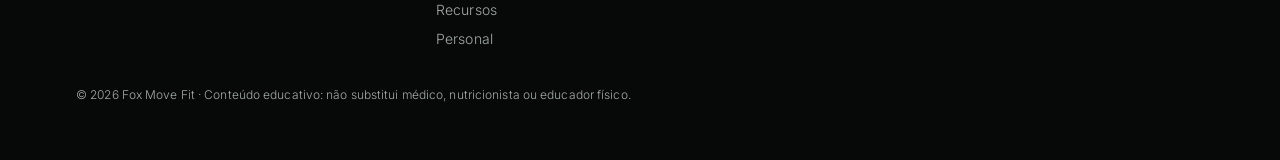
==== commit dd769491: "Site em estilo luxury (serifa, dourado âmbar, linhas finas) Co-Authored-By: Claude Opus 5.5 <noreply" ====
--- a/index.html
+++ b/index.html
@@ -13,7 +13,7 @@
 <link rel="icon" href="/favicon.png">
 <link rel="apple-touch-icon" href="/img/icone-192.png">
 <link rel="preconnect" href="https://fonts.googleapis.com"><link rel="preconnect" href="https://fonts.gstatic.com" crossorigin>
-<link href="https://fonts.googleapis.com/css2?family=Poppins:wght@400;600;700;800&display=swap" rel="stylesheet">
+<link href="https://fonts.googleapis.com/css2?family=Playfair+Display:ital,wght@0,500;0,600;1,500&family=Inter:wght@300;400;500;600&display=swap" rel="stylesheet">
 <link rel="stylesheet" href="/estilo.css">
 </head>
 <body>
--- a/estilo.css
+++ b/estilo.css
@@ -168,3 +168,45 @@
 .bars div { display: grid; grid-template-columns: 96px 1fr 52px; align-items: center; gap: 10px; font-size: 13px; color: var(--muted); }
 .bars i { height: 8px; border-radius: 99px; background: linear-gradient(90deg, var(--c) var(--v), var(--surface2) var(--v)); }
 .bars small { text-align: right; color: var(--text); }
+
+/* ===== Modo luxury: serifa elegante, linhas finas, mais respiro, brilho âmbar ===== */
+:root { --gold: #e9b27a; --line: rgba(233, 178, 122, .16); --surface: #121514; --bg2: #0e1110; }
+body { font-family: "Inter", system-ui, sans-serif; font-weight: 300; letter-spacing: .1px;
+  background: radial-gradient(1200px 600px at 85% -10%, rgba(255,138,61,.08), transparent 60%), var(--bg); }
+h1, h2, h3, .big, .runbig, .stats b, .macrotop b { font-family: "Playfair Display", Georgia, serif; font-weight: 500; letter-spacing: -.3px; }
+h2 { font-size: clamp(30px, 4.4vw, 46px); }
+.accent { font-style: italic; background: linear-gradient(90deg, #ffb36b, var(--gold) 55%, #fff1df); -webkit-background-clip: text; background-clip: text; }
+.eyebrow { color: var(--gold); font-weight: 500; letter-spacing: 4px; font-size: 11px; }
+.eyebrow::before { content: ""; display: inline-block; width: 28px; height: 1px; background: var(--gold); vertical-align: middle; margin-right: 12px; }
+section { padding: 104px 0; }
+.sub, .hero p.lead { font-weight: 300; }
+.btn { border-radius: 999px; font-weight: 500; letter-spacing: 1.5px; text-transform: uppercase; font-size: 12.5px; padding: 15px 28px; }
+.btn.primary { background: linear-gradient(135deg, #ffb36b, var(--orange2)); color: #160a02; box-shadow: 0 12px 40px rgba(255,138,61,.28); }
+.btn.ghost { border-color: rgba(233,178,122,.4); background: transparent; }
+.btn.small { padding: 10px 20px; }
+header.top { background: rgba(10,12,11,.7); border-bottom: 1px solid var(--line); }
+nav.links a { letter-spacing: 1.5px; text-transform: uppercase; font-size: 12px; }
+.hero { min-height: 760px; }
+.hero h1 { font-size: clamp(46px, 7vw, 86px); font-weight: 500; letter-spacing: -1px; }
+.hero .bg { transform: scale(1.04); filter: saturate(.85) contrast(1.05); }
+.hero .bg::after { background: linear-gradient(90deg, rgba(10,12,11,.98) 0%, rgba(10,12,11,.88) 42%, rgba(10,12,11,.45) 75%, rgba(10,12,11,.7) 100%), linear-gradient(0deg, var(--bg) 0%, transparent 35%); }
+.stats { gap: 0; } .stats > div { padding: 0 28px; border-left: 1px solid var(--line); } .stats > div:first-child { padding-left: 0; border-left: 0; }
+.stats b { font-size: 38px; color: var(--gold); }
+.stats span { letter-spacing: 1px; text-transform: uppercase; font-size: 11px; }
+.pillar i { border-radius: 50%; background: transparent; border-color: rgba(233,178,122,.35); }
+.pillar b { font-weight: 500; letter-spacing: 3px; font-size: 12px; color: var(--gold); }
+.program, .recipe, .card, .step, details, .join, .runcard, .phone { border-color: var(--line); }
+.program { min-height: 360px; border-radius: 4px; }
+.program h3 { font-size: 24px; }
+.program .tag { background: transparent; border-color: rgba(233,178,122,.45); letter-spacing: 1.5px; text-transform: uppercase; font-size: 10.5px; font-weight: 500; }
+.recipe, .card, .step, details, .join { border-radius: 6px; }
+.recipe span { font-weight: 400; letter-spacing: .3px; }
+.goal i { background: transparent; border-color: rgba(233,178,122,.3); }
+.goal { letter-spacing: 1px; text-transform: uppercase; font-size: 11px; }
+.step::before { border-radius: 50%; background: transparent; border: 1px solid rgba(233,178,122,.5); color: var(--gold); font-family: "Playfair Display", serif; }
+ul.ticks li::before { content: "—"; color: var(--gold); }
+.big { font-size: 84px; }
+details summary { font-weight: 400; }
+footer { background: #070908; }
+footer h4 { letter-spacing: 2px; text-transform: uppercase; font-size: 11px; color: var(--gold); font-weight: 500; }
+.store { border-radius: 999px; border-color: rgba(233,178,122,.4); }
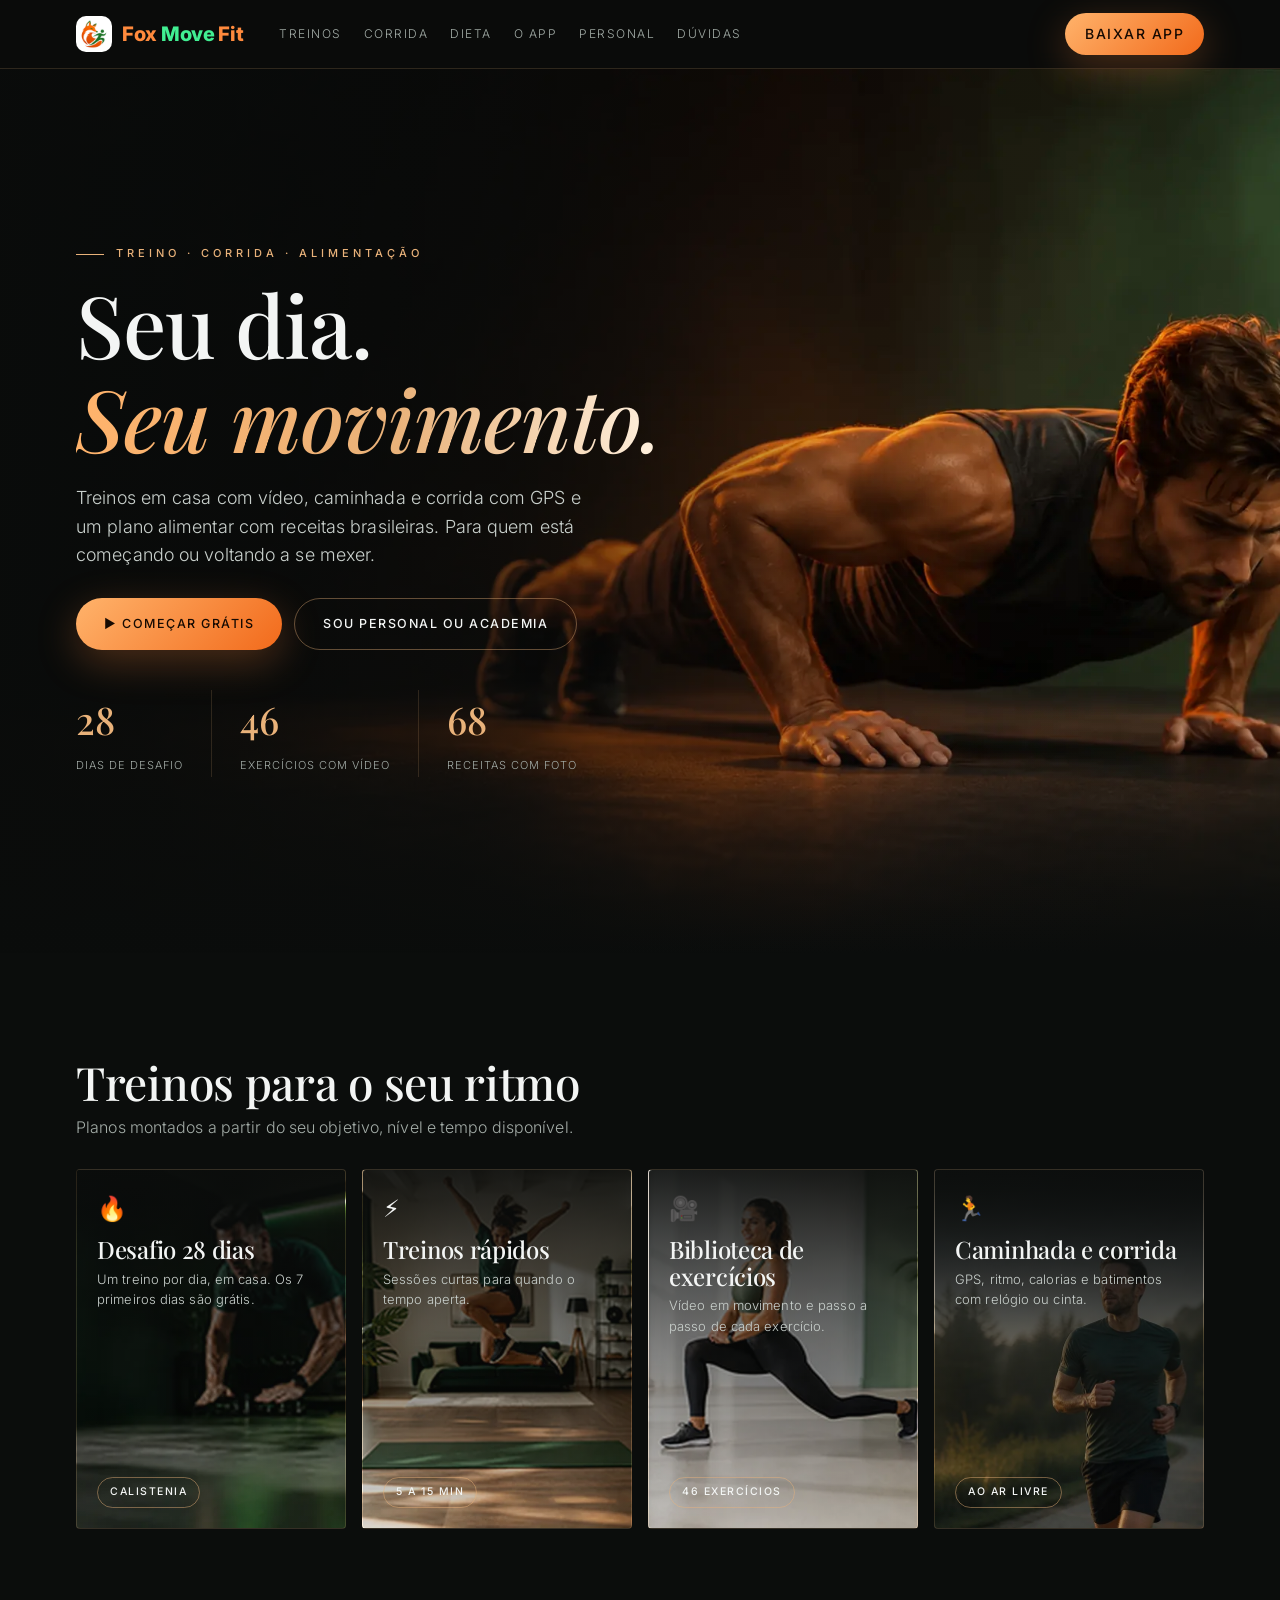
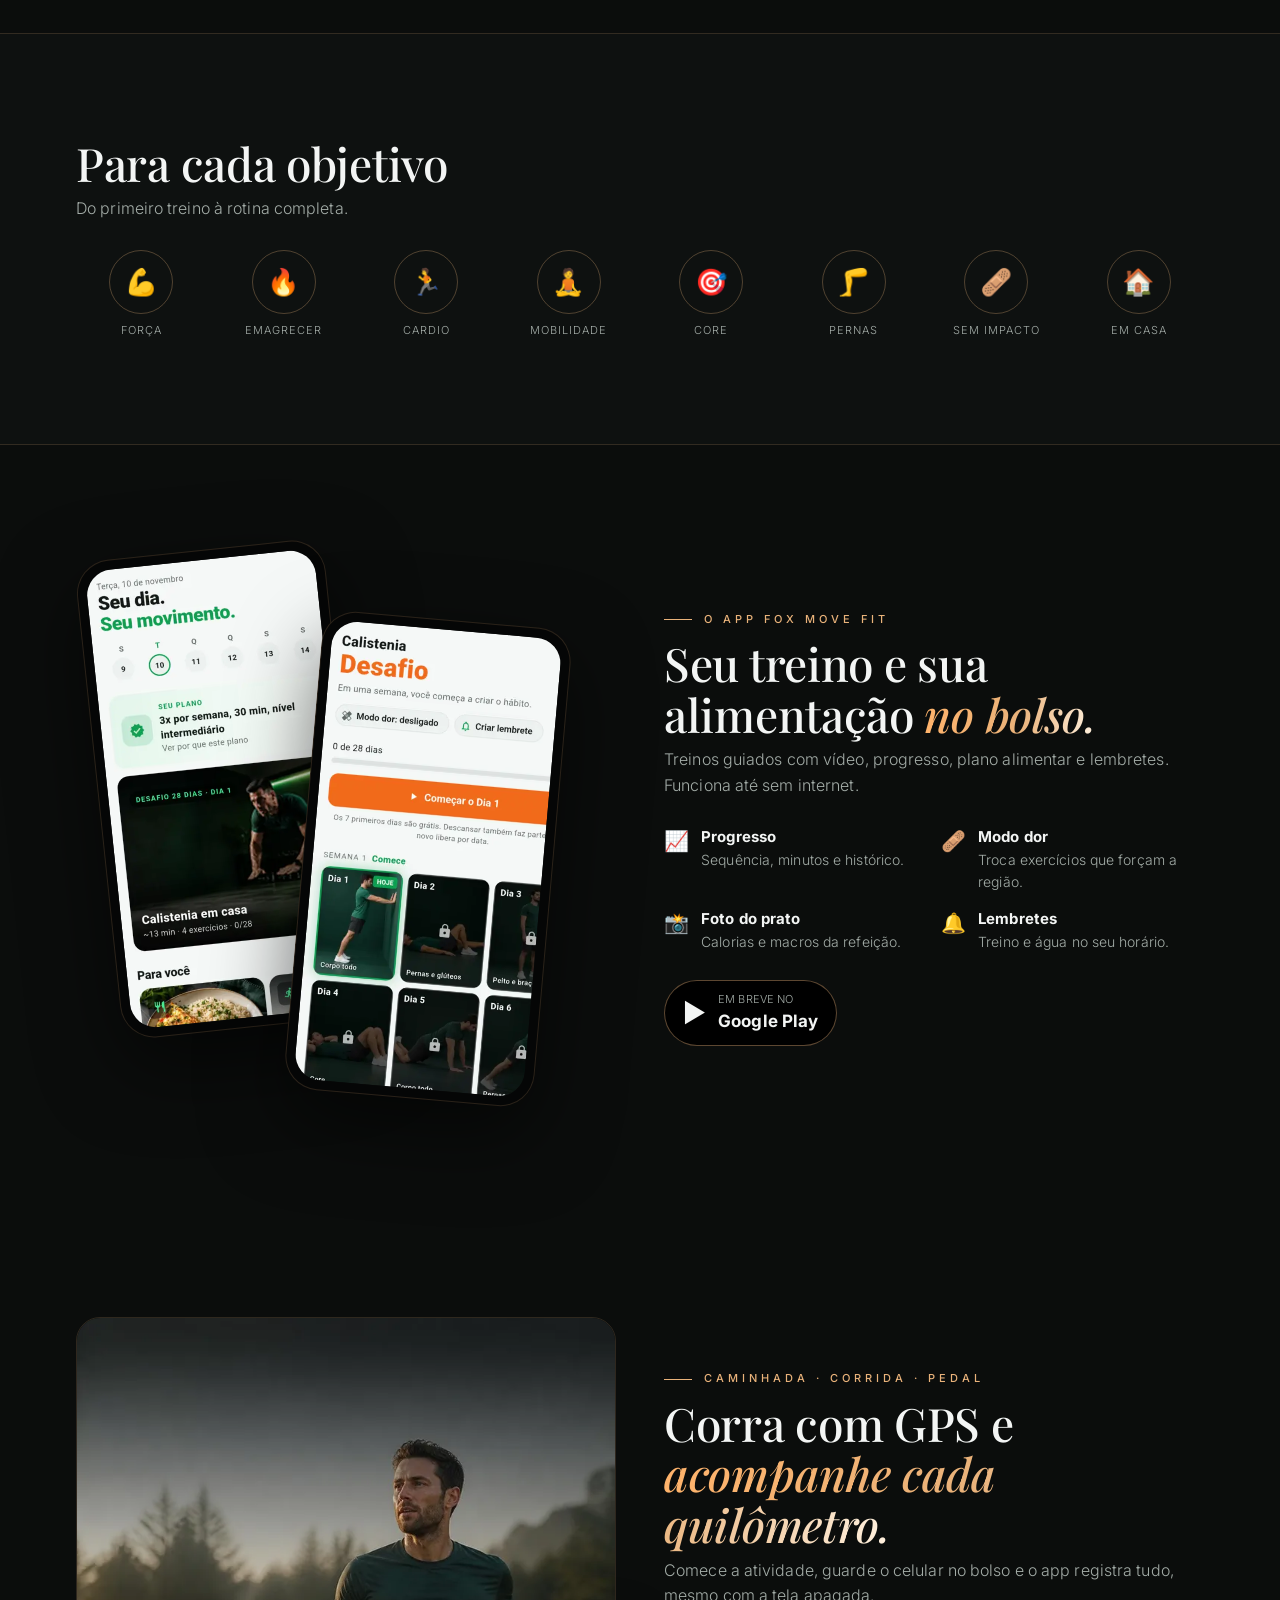
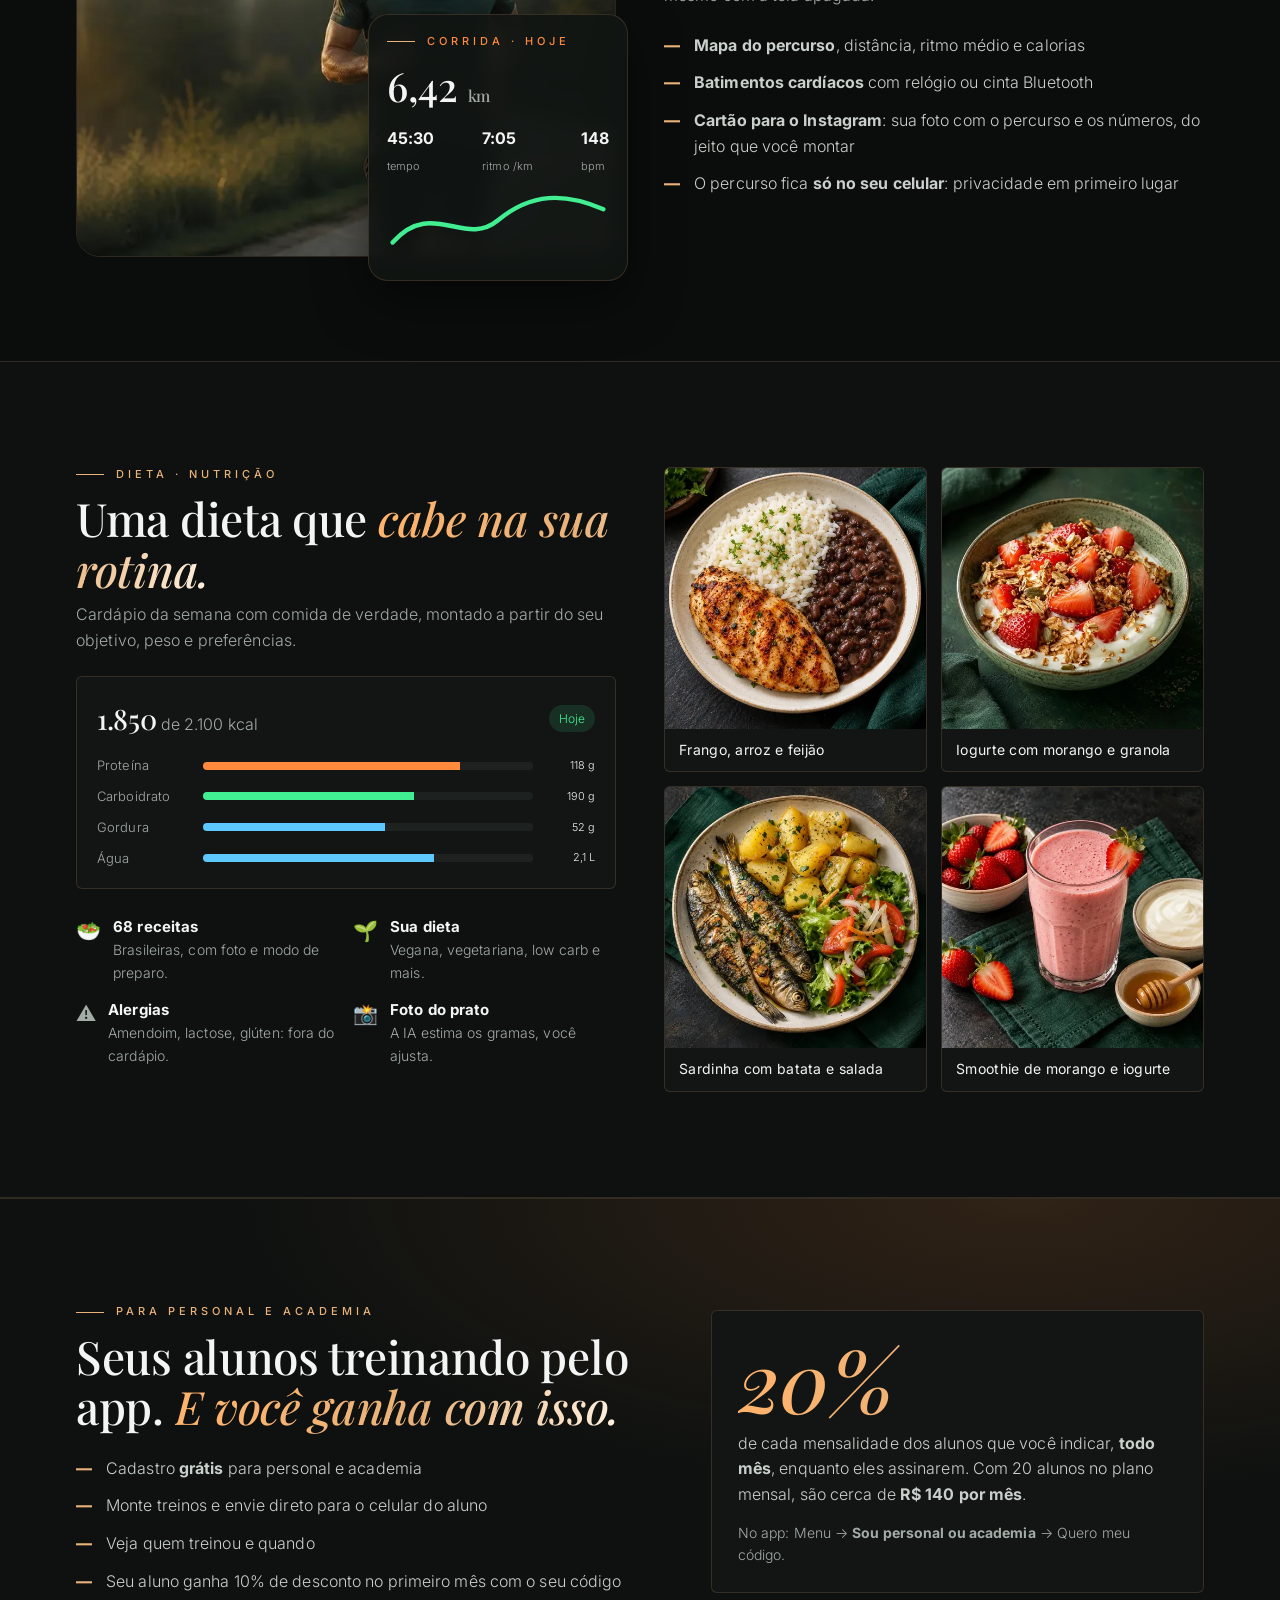
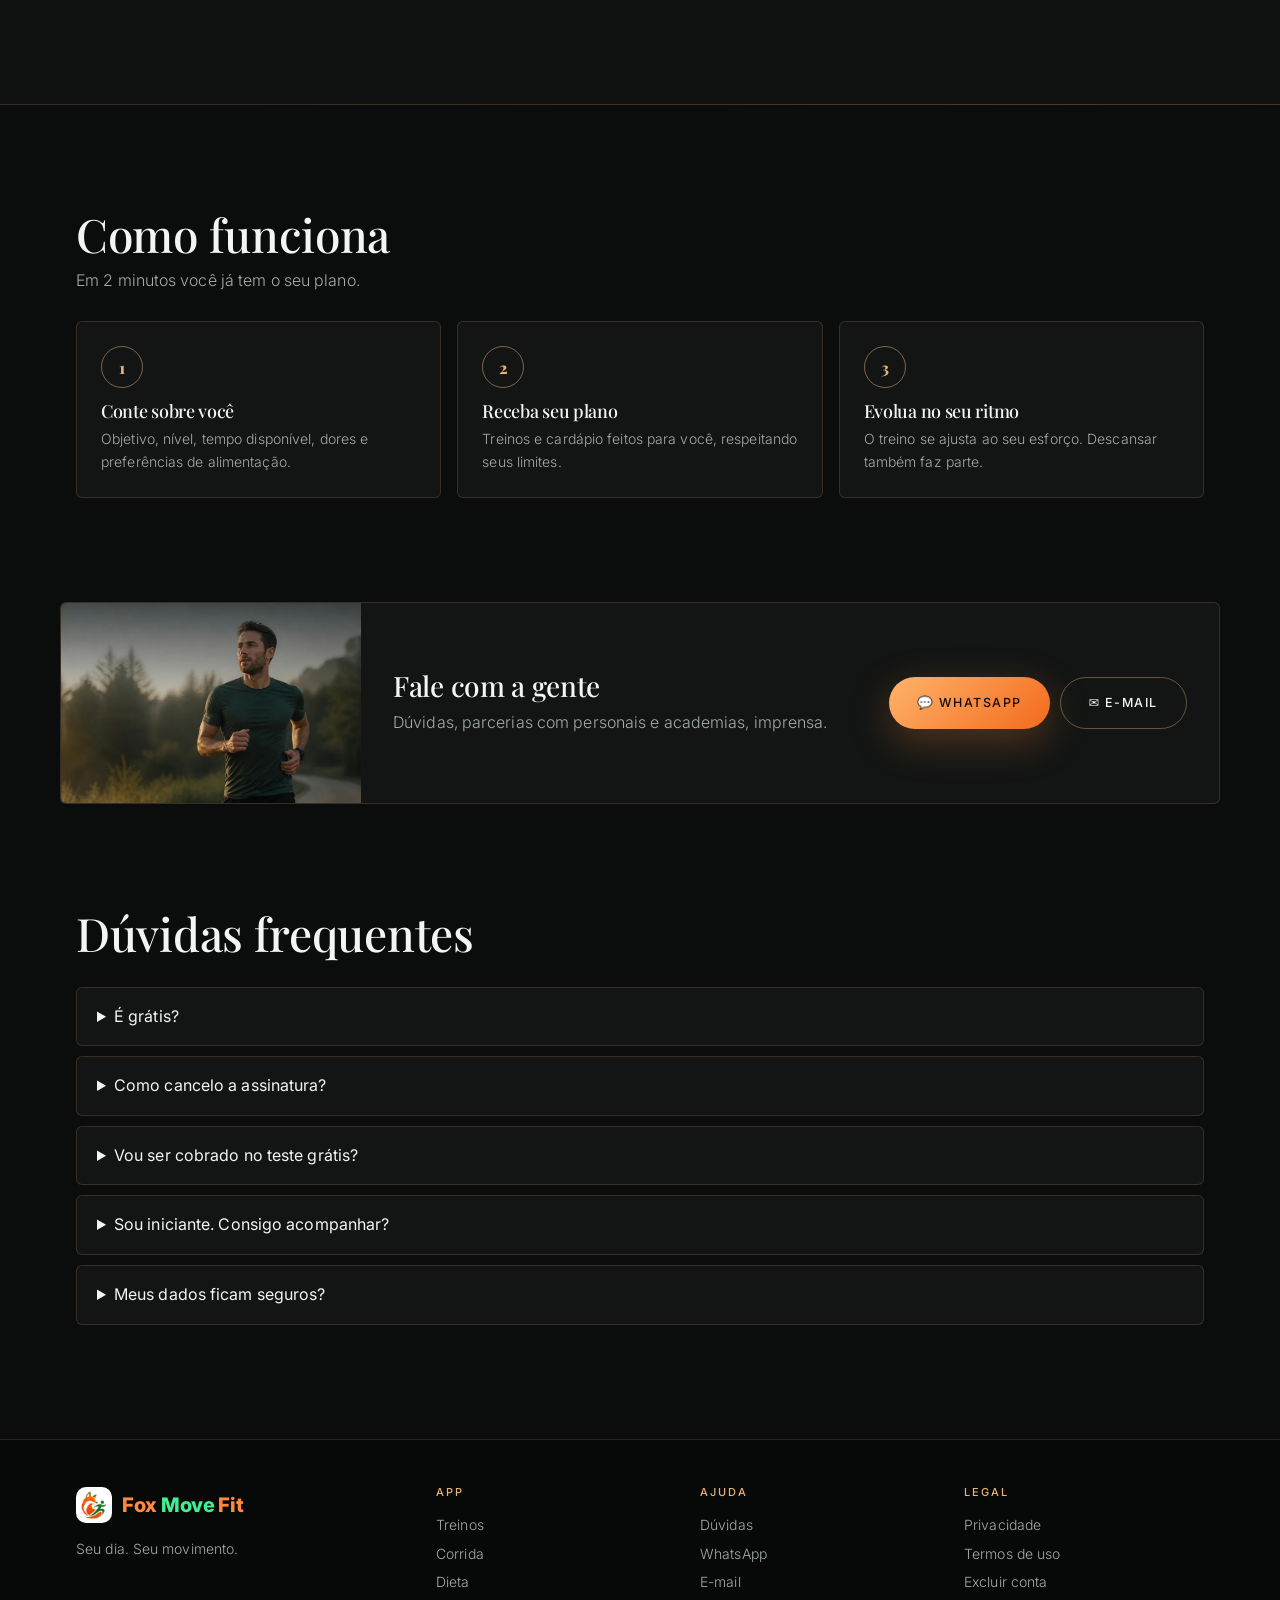
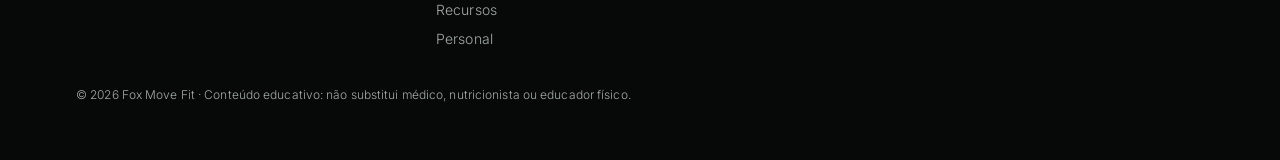
==== commit 963ad58b: "Versão no link do CSS para evitar cache antigo Co-Authored-By: Claude Opus 5.5 <noreply@anthropic.co" ====
--- a/index.html
+++ b/index.html
@@ -14,7 +14,7 @@
 <link rel="apple-touch-icon" href="/img/icone-192.png">
 <link rel="preconnect" href="https://fonts.googleapis.com"><link rel="preconnect" href="https://fonts.gstatic.com" crossorigin>
 <link href="https://fonts.googleapis.com/css2?family=Playfair+Display:ital,wght@0,500;0,600;1,500&family=Inter:wght@300;400;500;600&display=swap" rel="stylesheet">
-<link rel="stylesheet" href="/estilo.css">
+<link rel="stylesheet" href="/estilo.css?v=202611101858">
 </head>
 <body>
 <header class="top">
--- a/estilo.css
+++ b/estilo.css
@@ -210,3 +210,22 @@
 footer { background: #070908; }
 footer h4 { letter-spacing: 2px; text-transform: uppercase; font-size: 11px; color: var(--gold); font-weight: 500; }
 .store { border-radius: 999px; border-color: rgba(233,178,122,.4); }
+
+/* Foto do topo em alta resolução (pessoa à direita, texto à esquerda) */
+.hero .bg { background-image: url(/img/hero-lux.webp); background-position: 70% center; transform: none; filter: none; }
+.hero .bg::after { background: linear-gradient(90deg, rgba(10,12,11,.92) 0%, rgba(10,12,11,.7) 38%, rgba(10,12,11,.1) 65%, rgba(10,12,11,0) 100%), linear-gradient(0deg, var(--bg) 0%, transparent 28%); }
+@media (max-width: 860px) {
+  .hero .bg { background-image: url(/img/hero-lux-m.webp); background-position: 78% center; }
+  .hero .bg::after { background: linear-gradient(0deg, rgba(10,12,11,.97) 35%, rgba(10,12,11,.55) 70%, rgba(10,12,11,.35) 100%); }
+}
+
+/* Foto limpa: os pilares saem do topo; no celular a foto aparece em cima do texto */
+.hero .pillars { display: none; }
+.hero .wrap { grid-template-columns: 1fr; }
+@media (max-width: 860px) {
+  .hero .bg { background-size: auto 340px; background-position: 72% top; background-repeat: no-repeat; background-color: var(--bg); }
+  .hero .bg::after { background: linear-gradient(180deg, rgba(10,12,11,0) 0px, rgba(10,12,11,.15) 200px, var(--bg) 340px); }
+  .hero .wrap { padding-top: 250px; }
+}
+.hero .wrap { width: 100%; }
+.hero .wrap > div:first-child { max-width: 600px; }
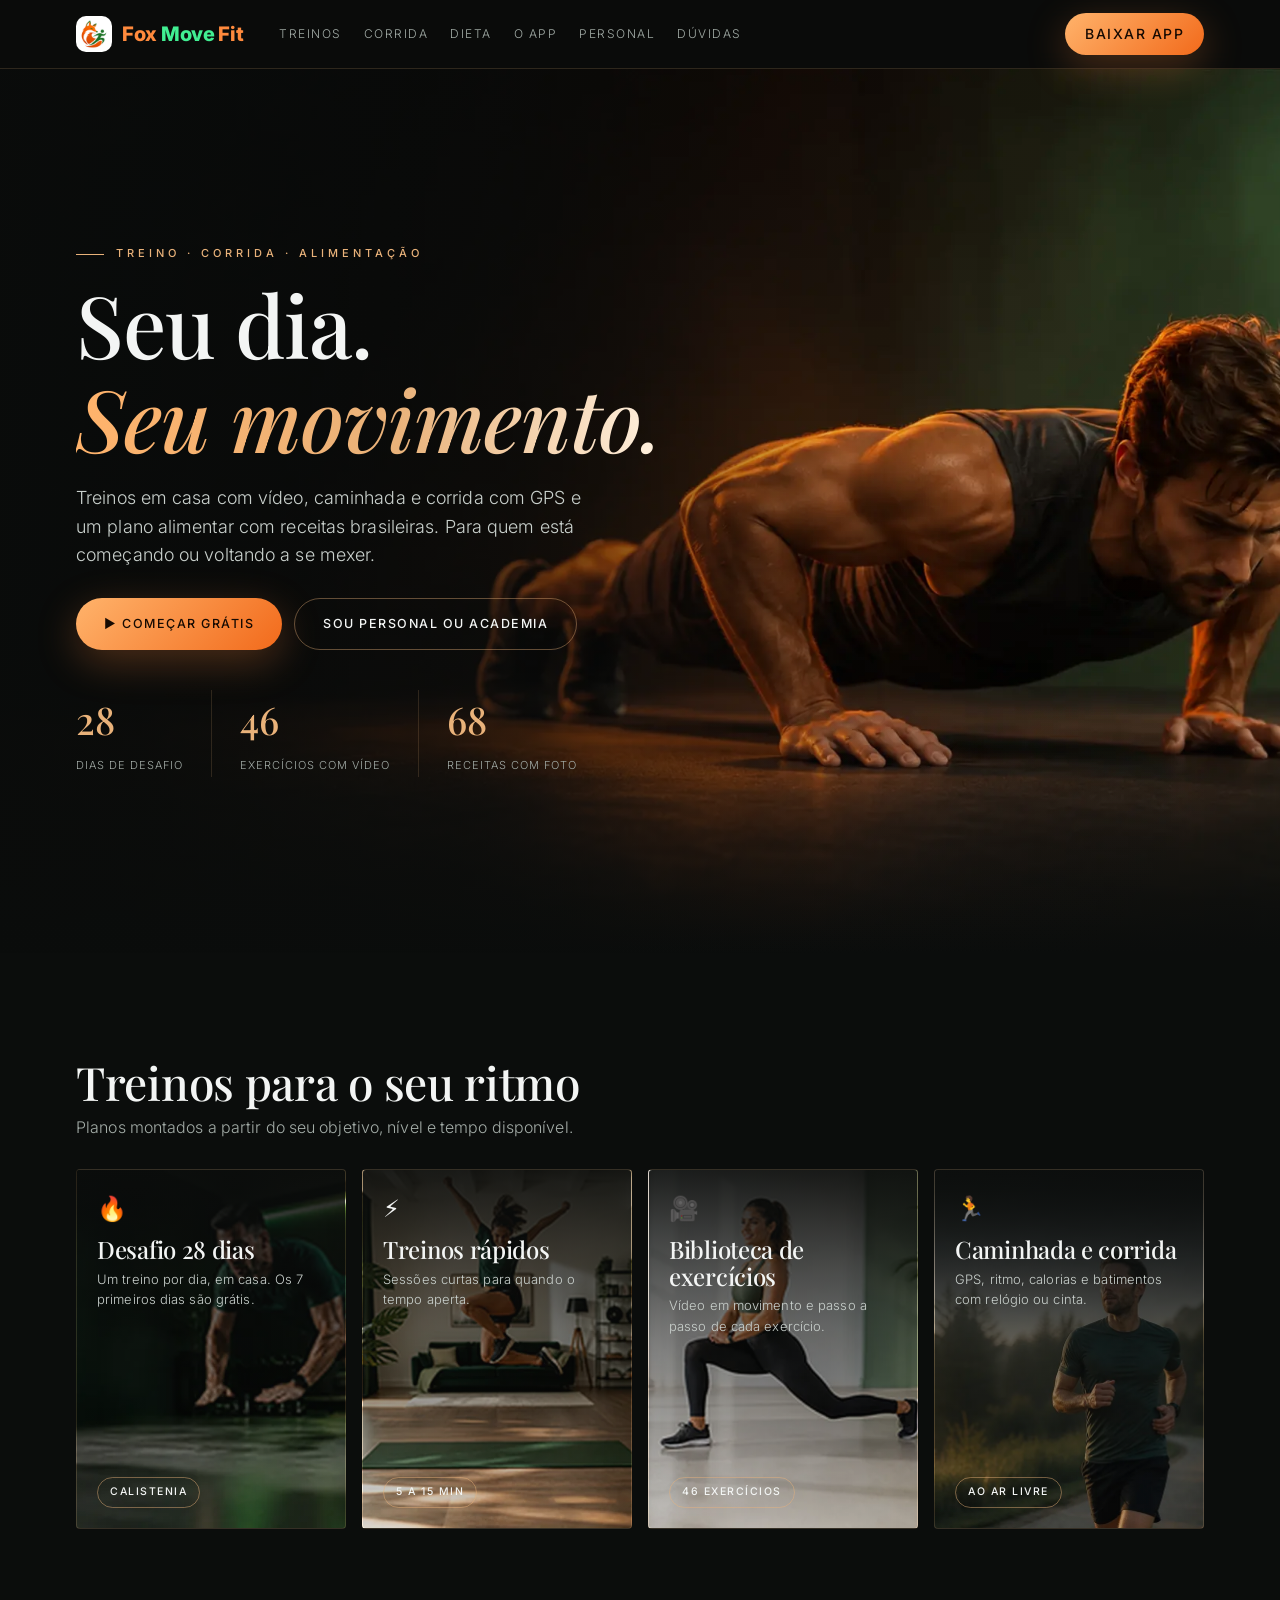
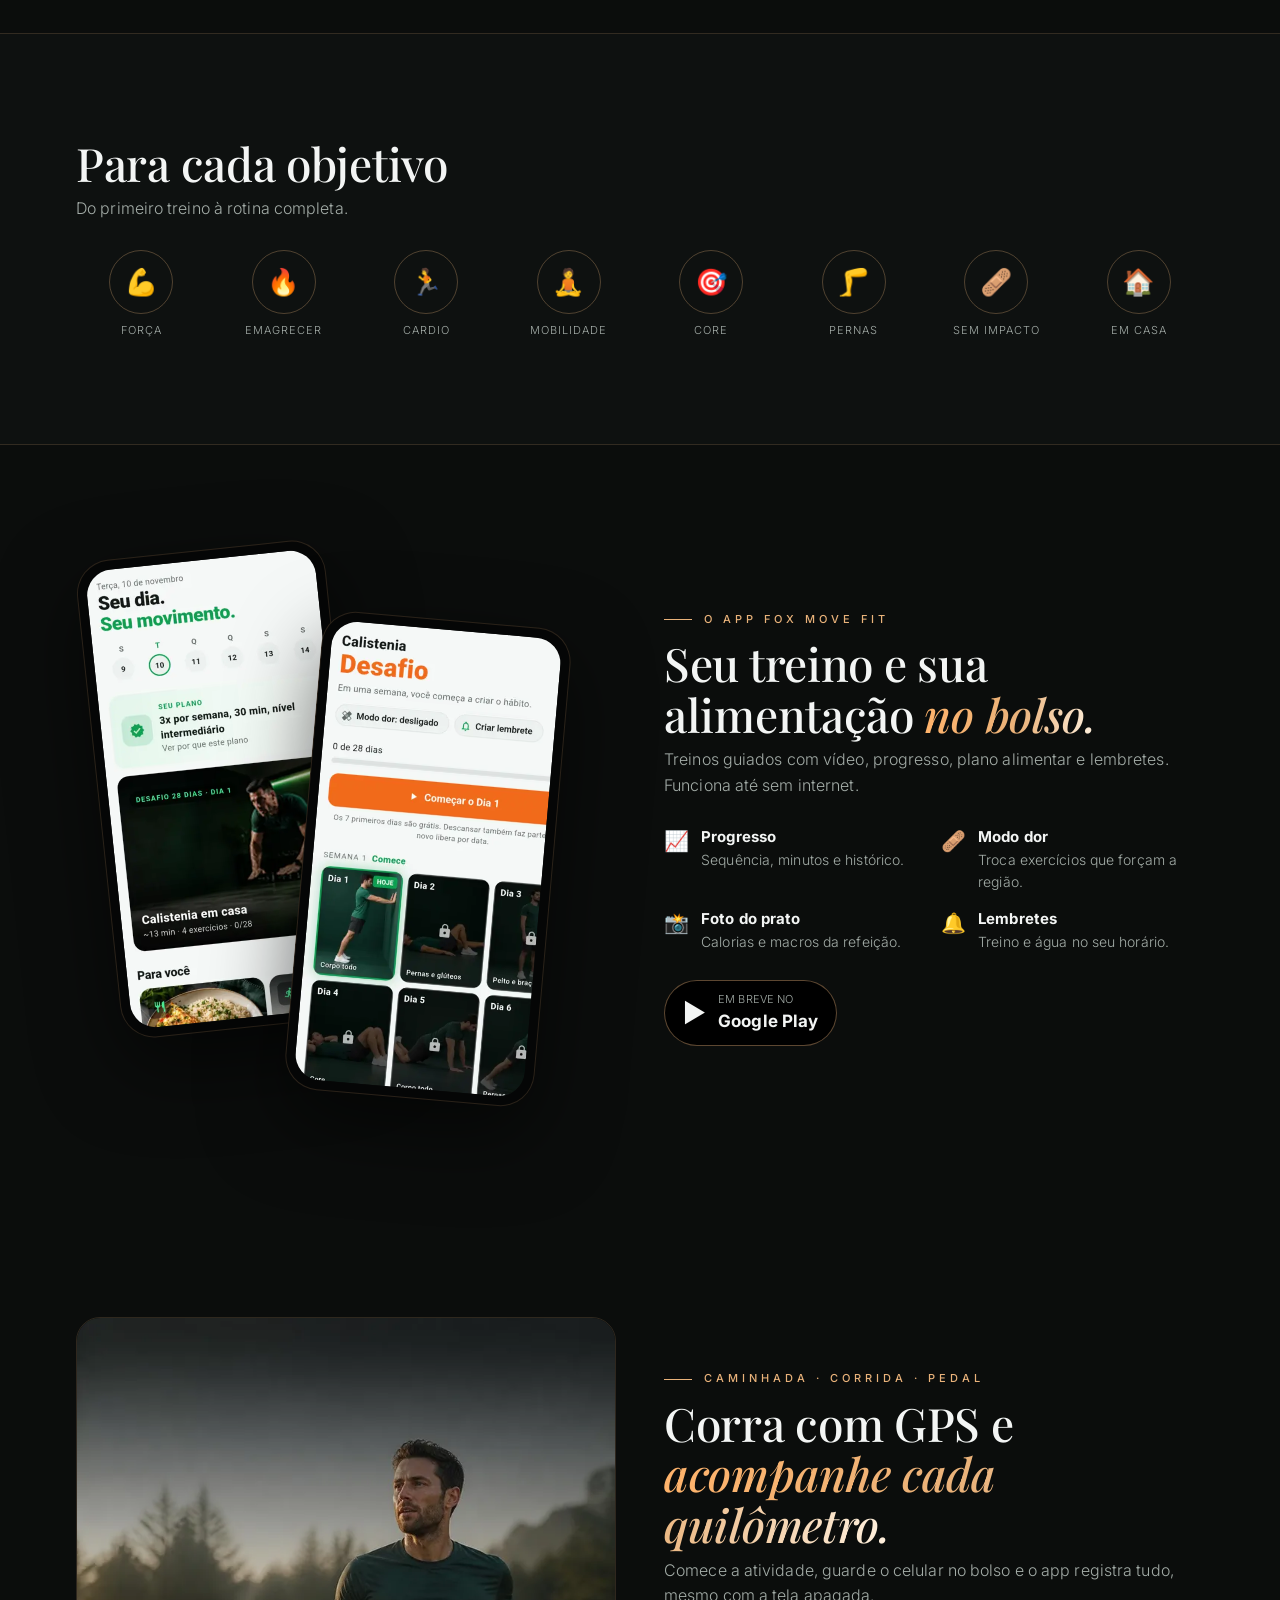
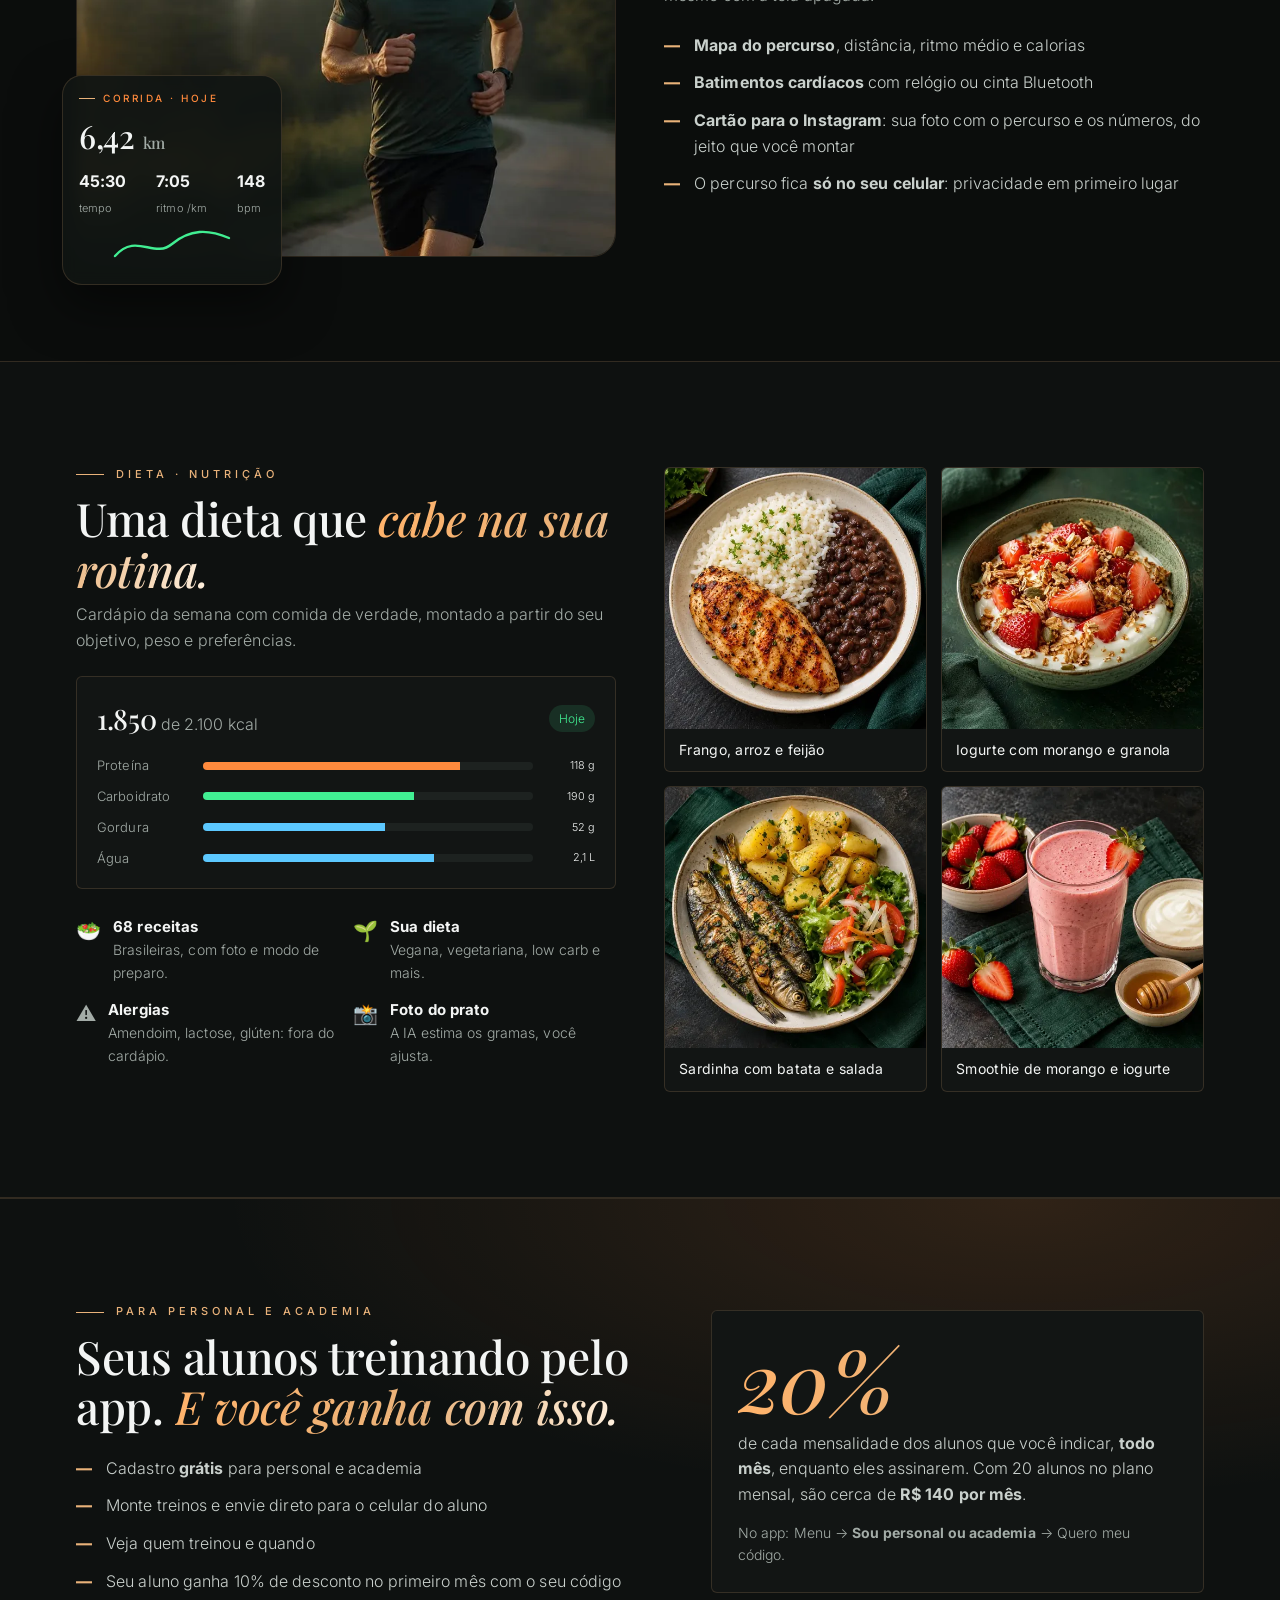
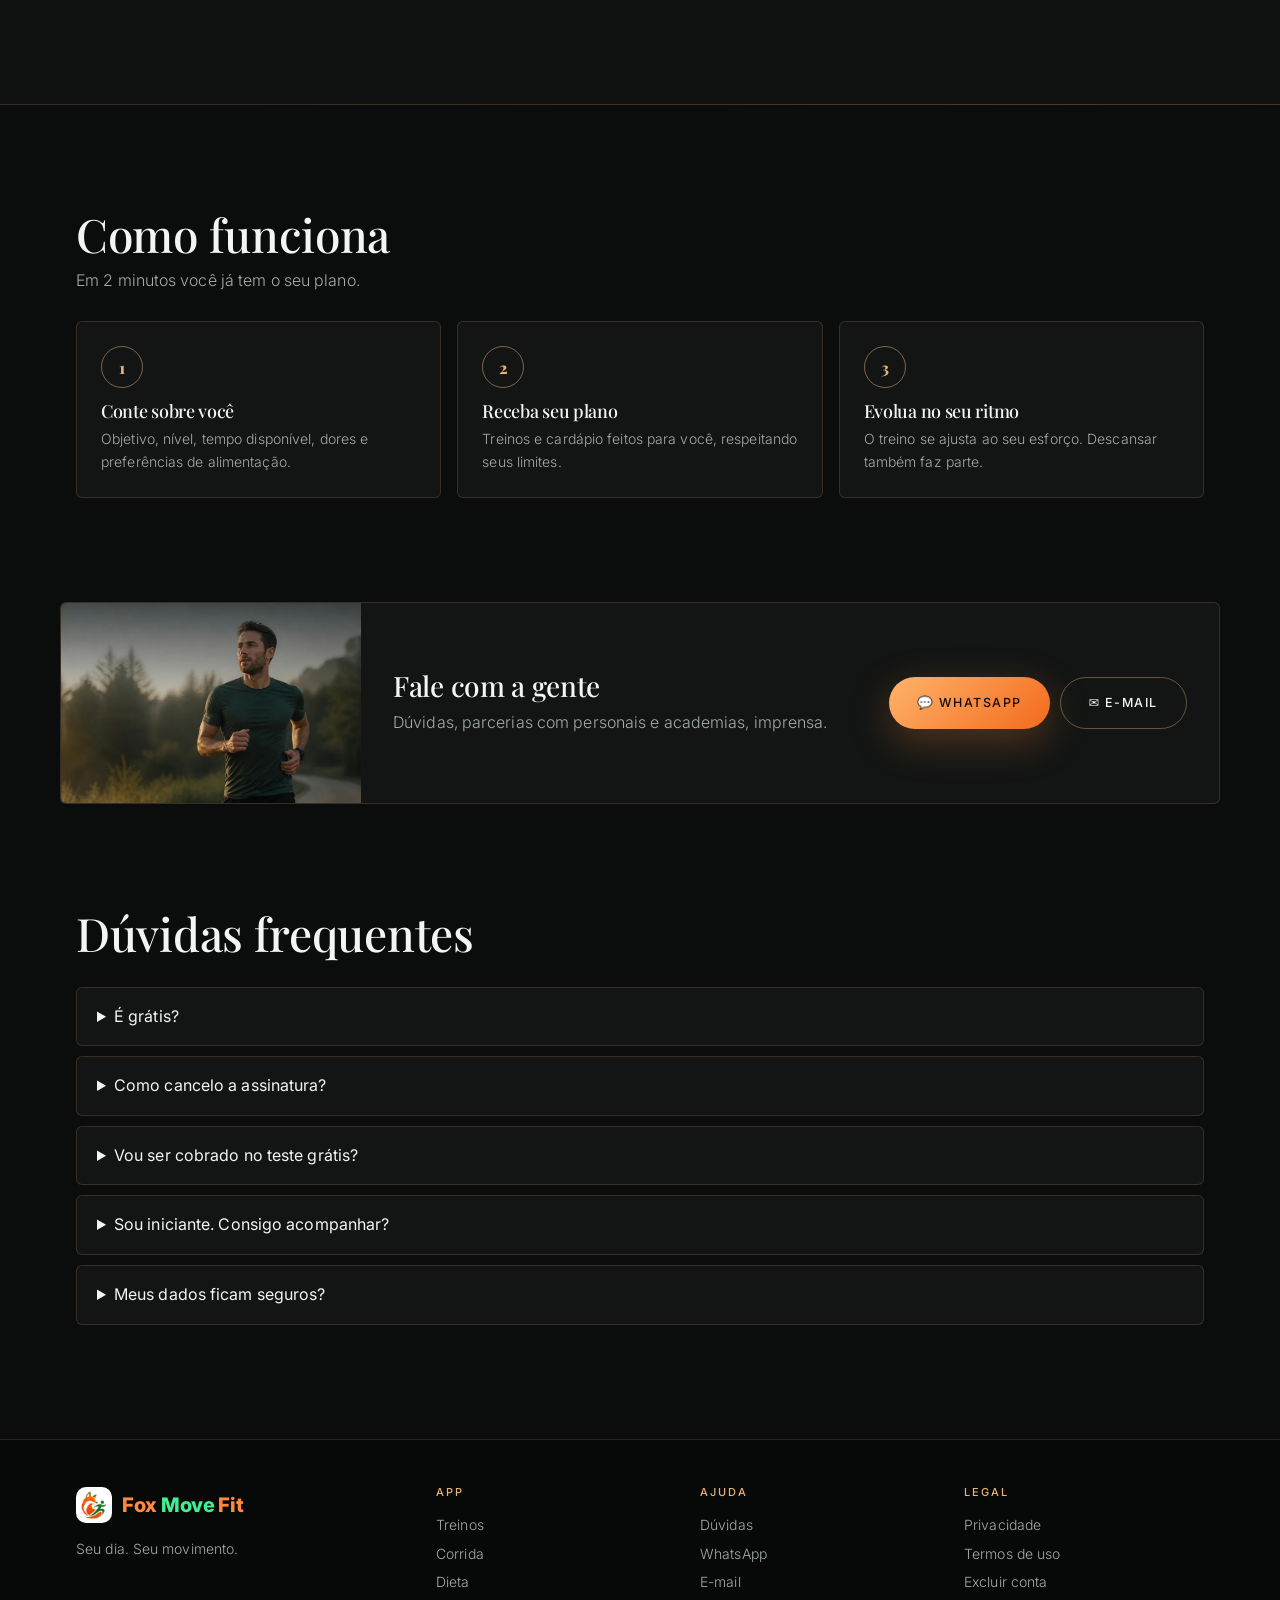
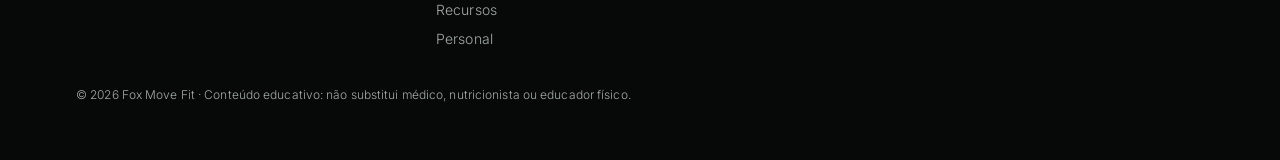
==== commit 0291ffd6: "Celular: foto do topo sem cortar a pessoa; cartão da corrida sem tampar o corredor Co-Authored-By: C" ====
--- a/index.html
+++ b/index.html
@@ -14,7 +14,7 @@
 <link rel="apple-touch-icon" href="/img/icone-192.png">
 <link rel="preconnect" href="https://fonts.googleapis.com"><link rel="preconnect" href="https://fonts.gstatic.com" crossorigin>
 <link href="https://fonts.googleapis.com/css2?family=Playfair+Display:ital,wght@0,500;0,600;1,500&family=Inter:wght@300;400;500;600&display=swap" rel="stylesheet">
-<link rel="stylesheet" href="/estilo.css?v=202611101858">
+<link rel="stylesheet" href="/estilo.css?v=202611102126">
 </head>
 <body>
 <header class="top">
--- a/estilo.css
+++ b/estilo.css
@@ -229,3 +229,26 @@
 }
 .hero .wrap { width: 100%; }
 .hero .wrap > div:first-child { max-width: 600px; }
+
+/* Celular: foto recortada na pessoa (sem cortar a cabeça) e texto logo abaixo */
+@media (max-width: 860px) {
+  .hero .bg { background-image: url(/img/hero-lux-m.webp); background-size: 100% auto; background-position: center top; background-repeat: no-repeat; background-color: var(--bg); }
+  .hero .bg::after { background: linear-gradient(180deg, rgba(10,12,11,0) 0, rgba(10,12,11,0) 45vw, var(--bg) 75vw); }
+  .hero .wrap { padding-top: 66vw; }
+}
+/* Cartão da corrida menor e no canto esquerdo, sem tampar a pessoa */
+.runcard { right: auto; left: -14px; bottom: -28px; width: 220px; padding: 14px 16px; }
+.runcard .eyebrow { letter-spacing: 2.5px; font-size: 10px; }
+.runcard .eyebrow::before { width: 16px; margin-right: 8px; }
+.runbig { font-size: 32px; }
+.route { margin-top: 6px; height: 36px; }
+@media (max-width: 860px) {
+  .media.run { margin-bottom: 56px; }
+  .runcard { left: 10px; bottom: -48px; width: 190px; padding: 12px 14px; }
+  .runbig { font-size: 28px; }
+  .runrow b { font-size: 14px; }
+}
+@media (max-width: 860px) {
+  .media.run { margin-bottom: 150px; }
+  .runcard { left: 50%; transform: translateX(-50%); bottom: -140px; width: min(300px, 86%); }
+}
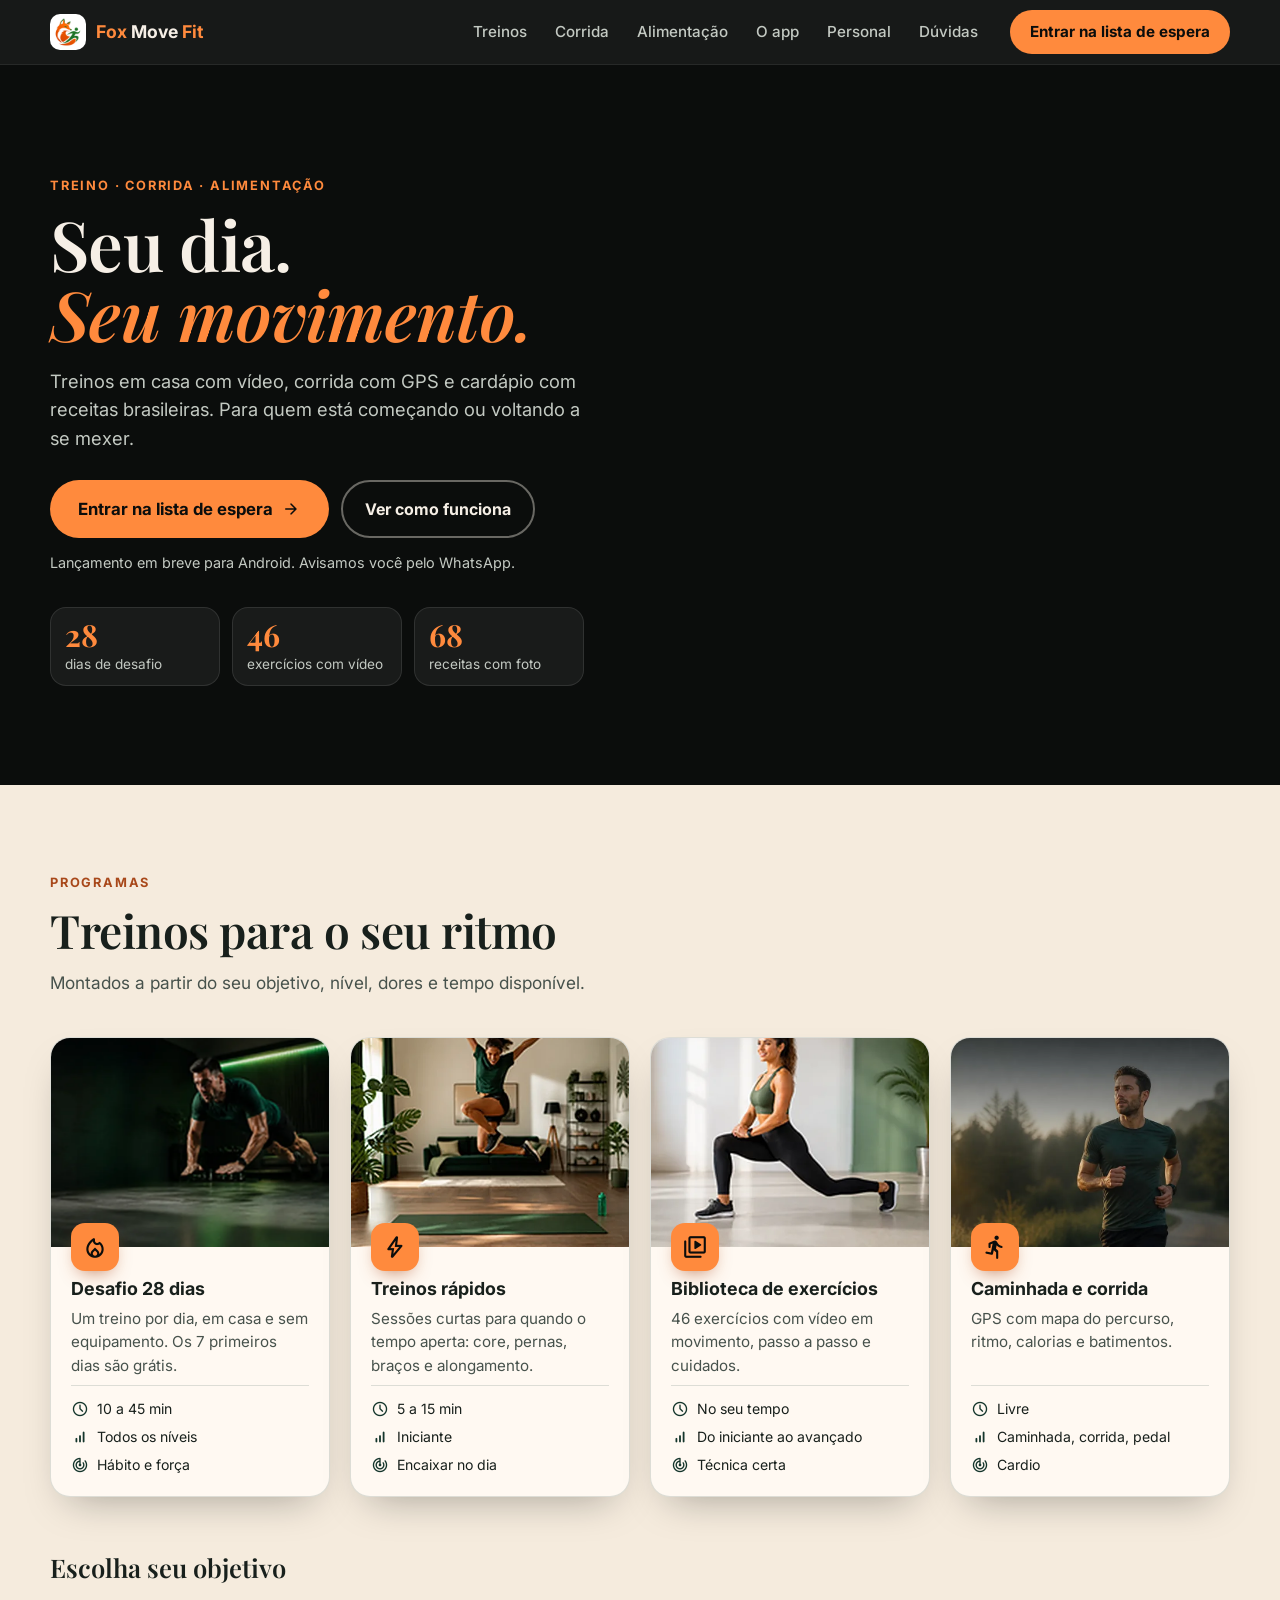
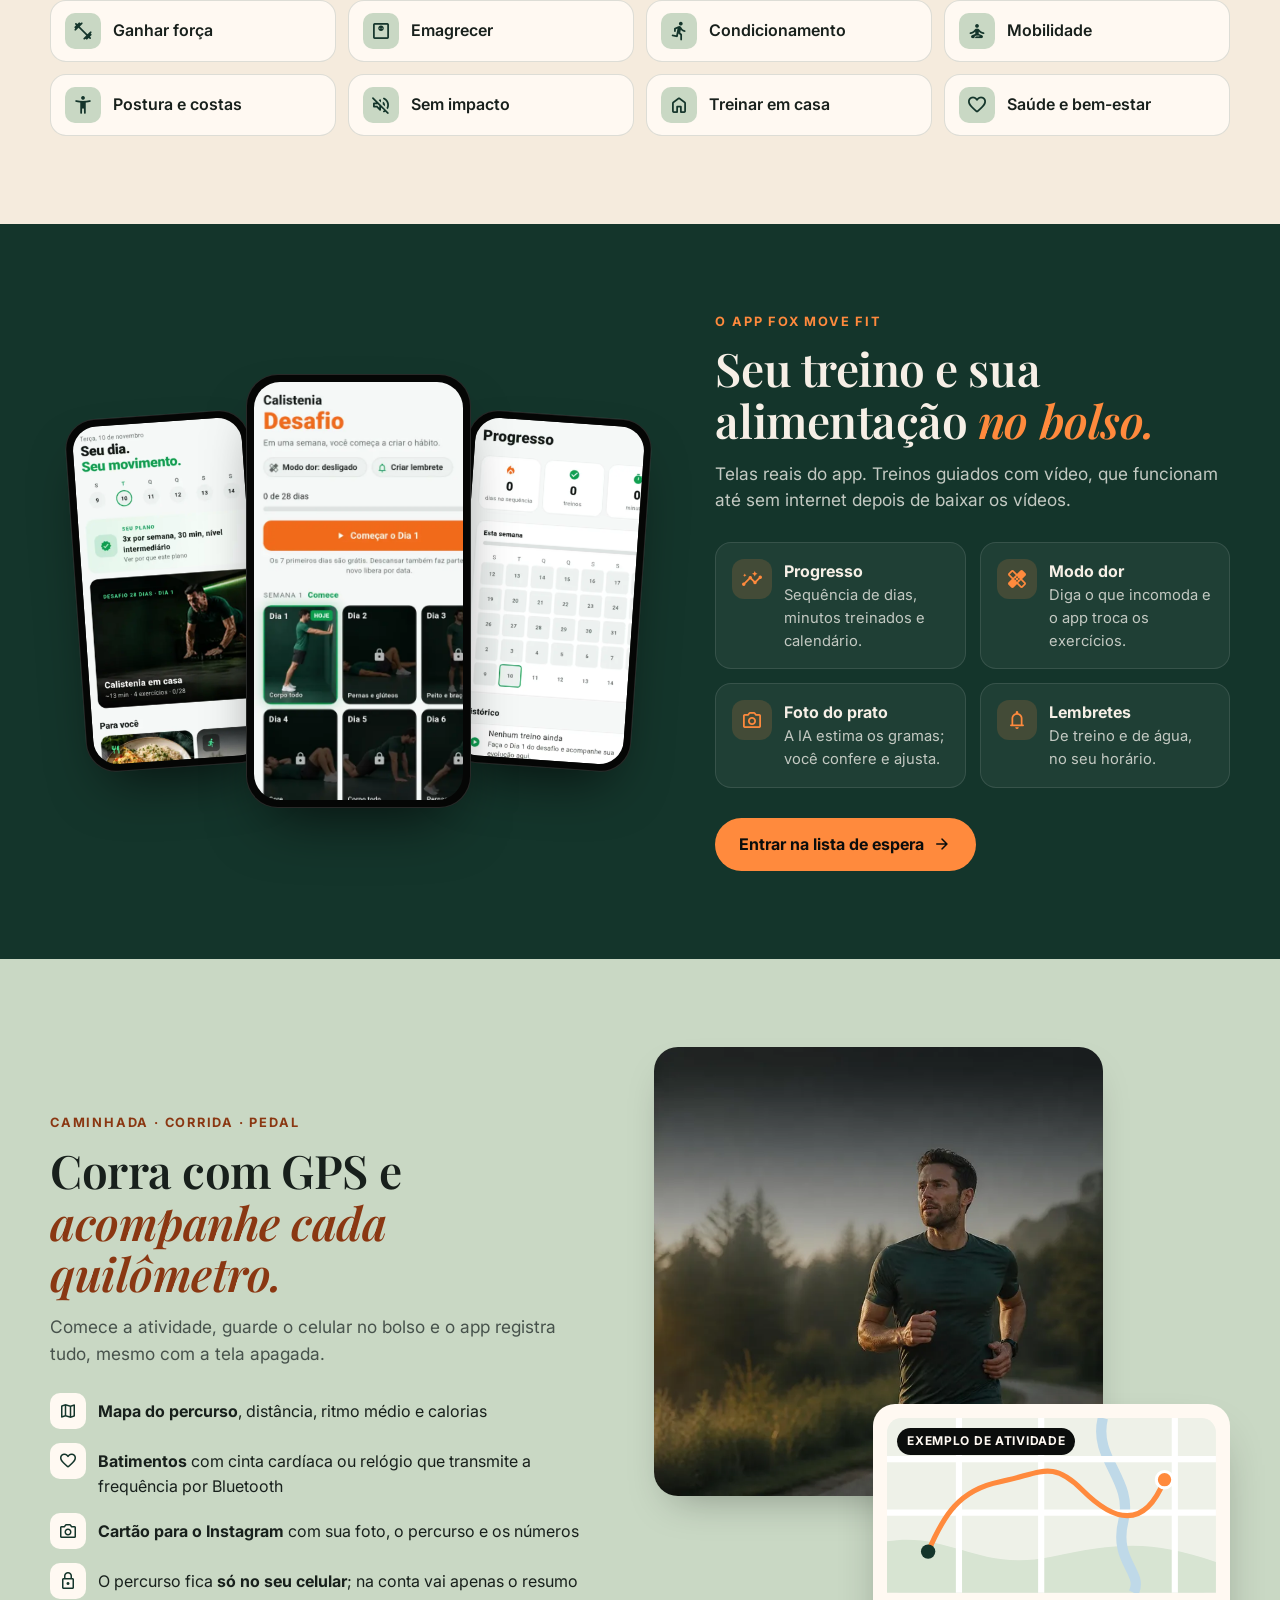
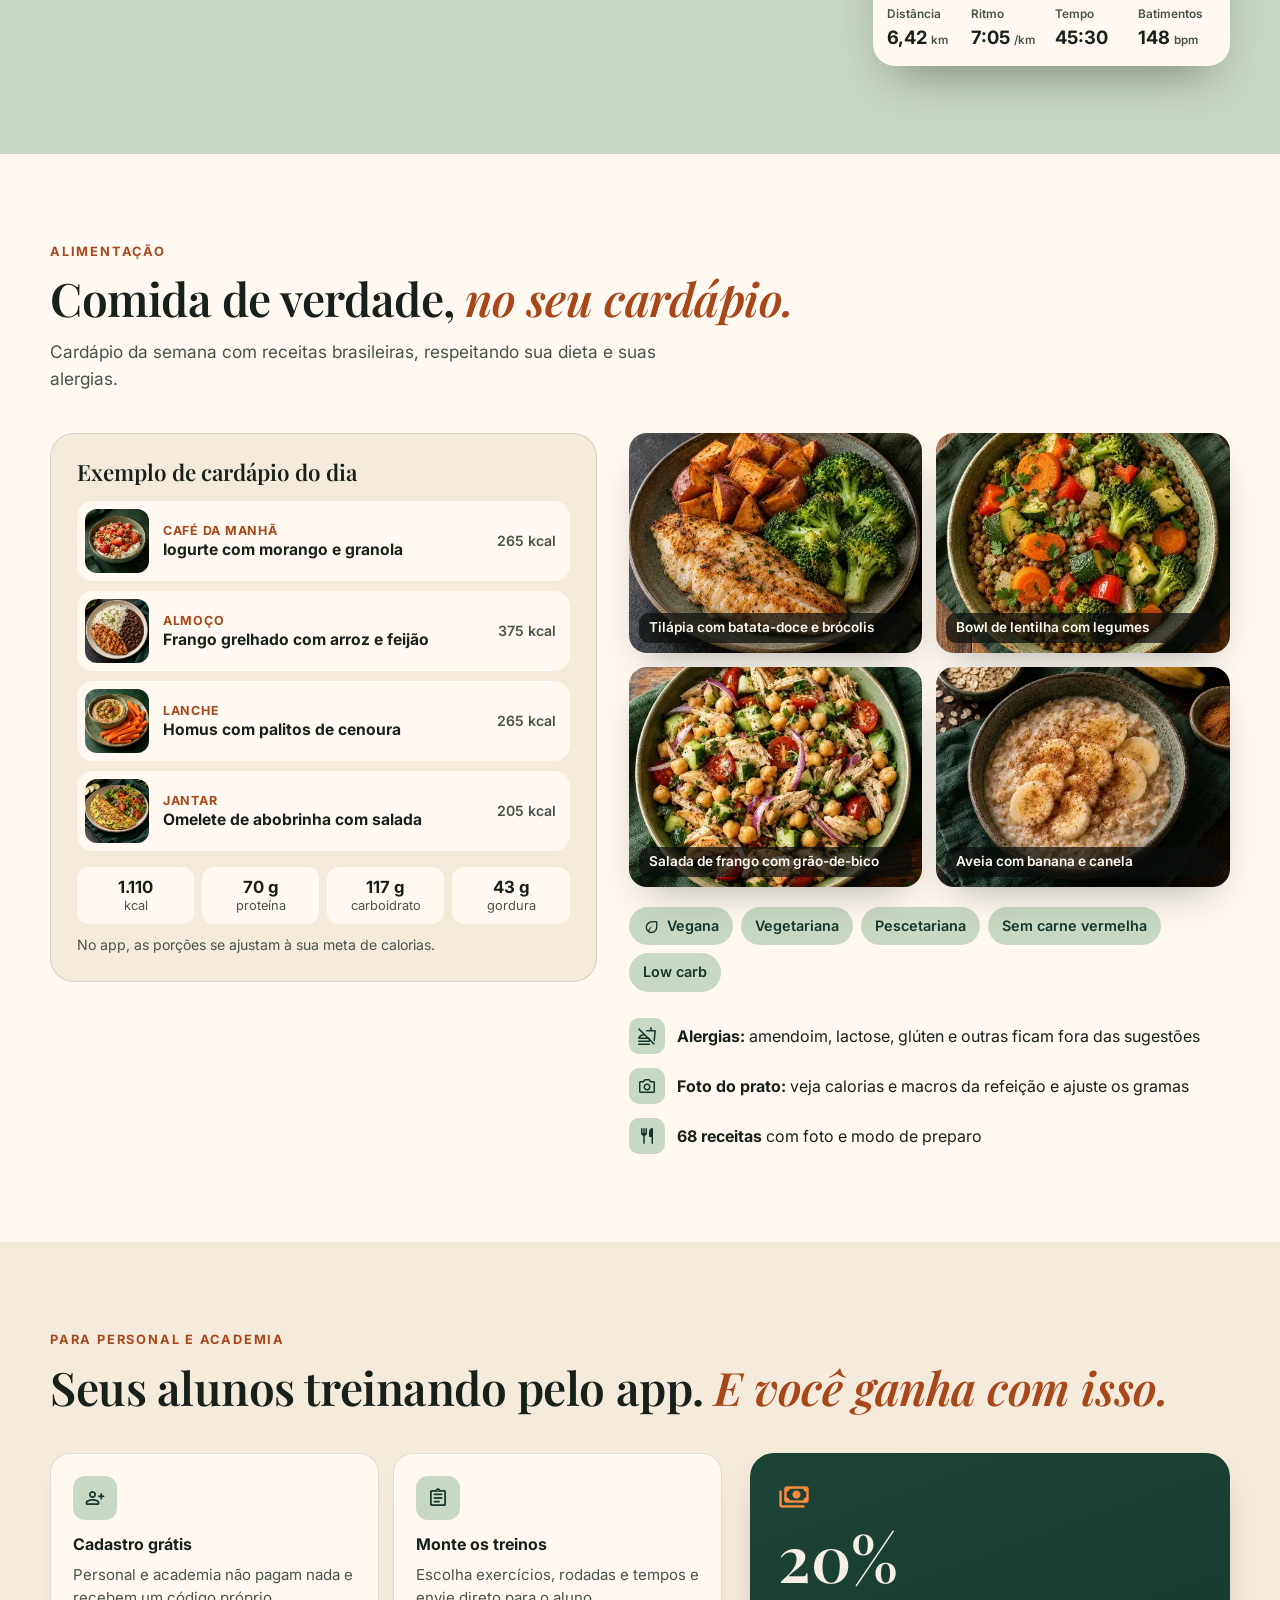
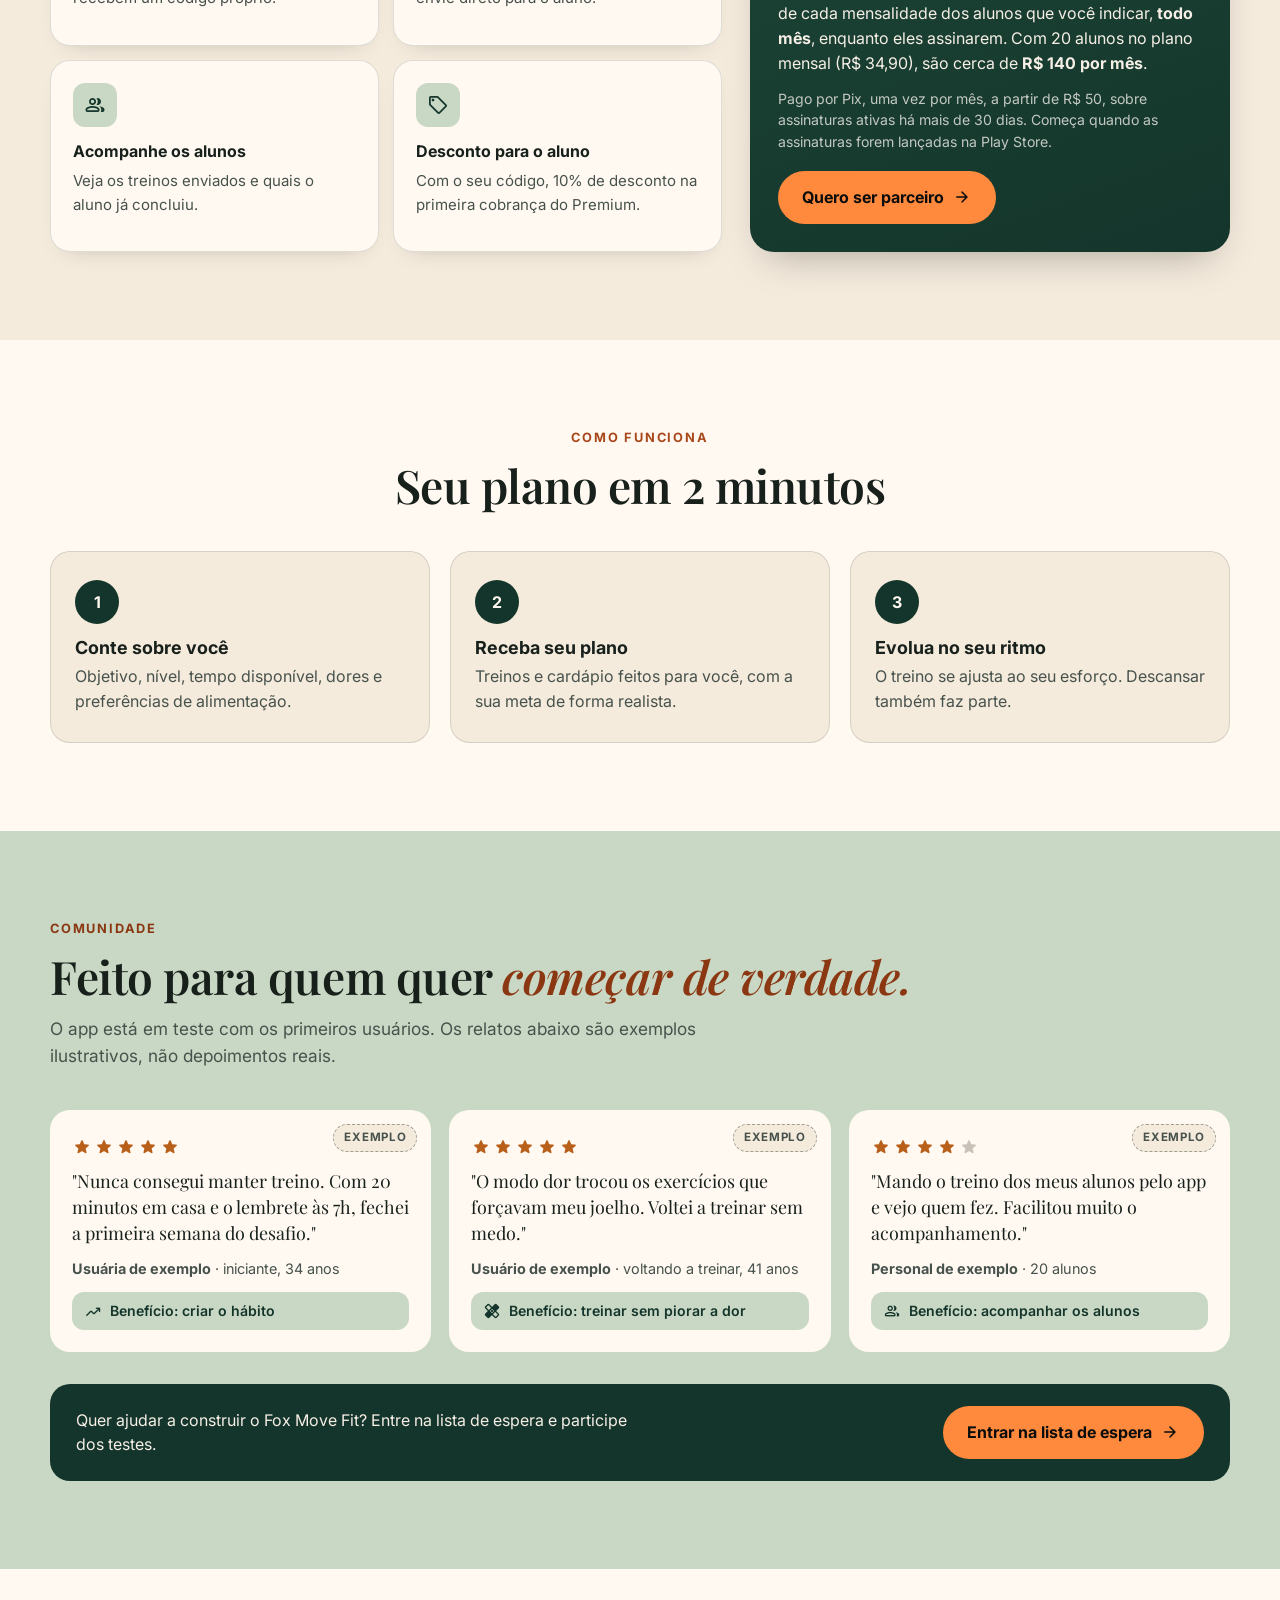
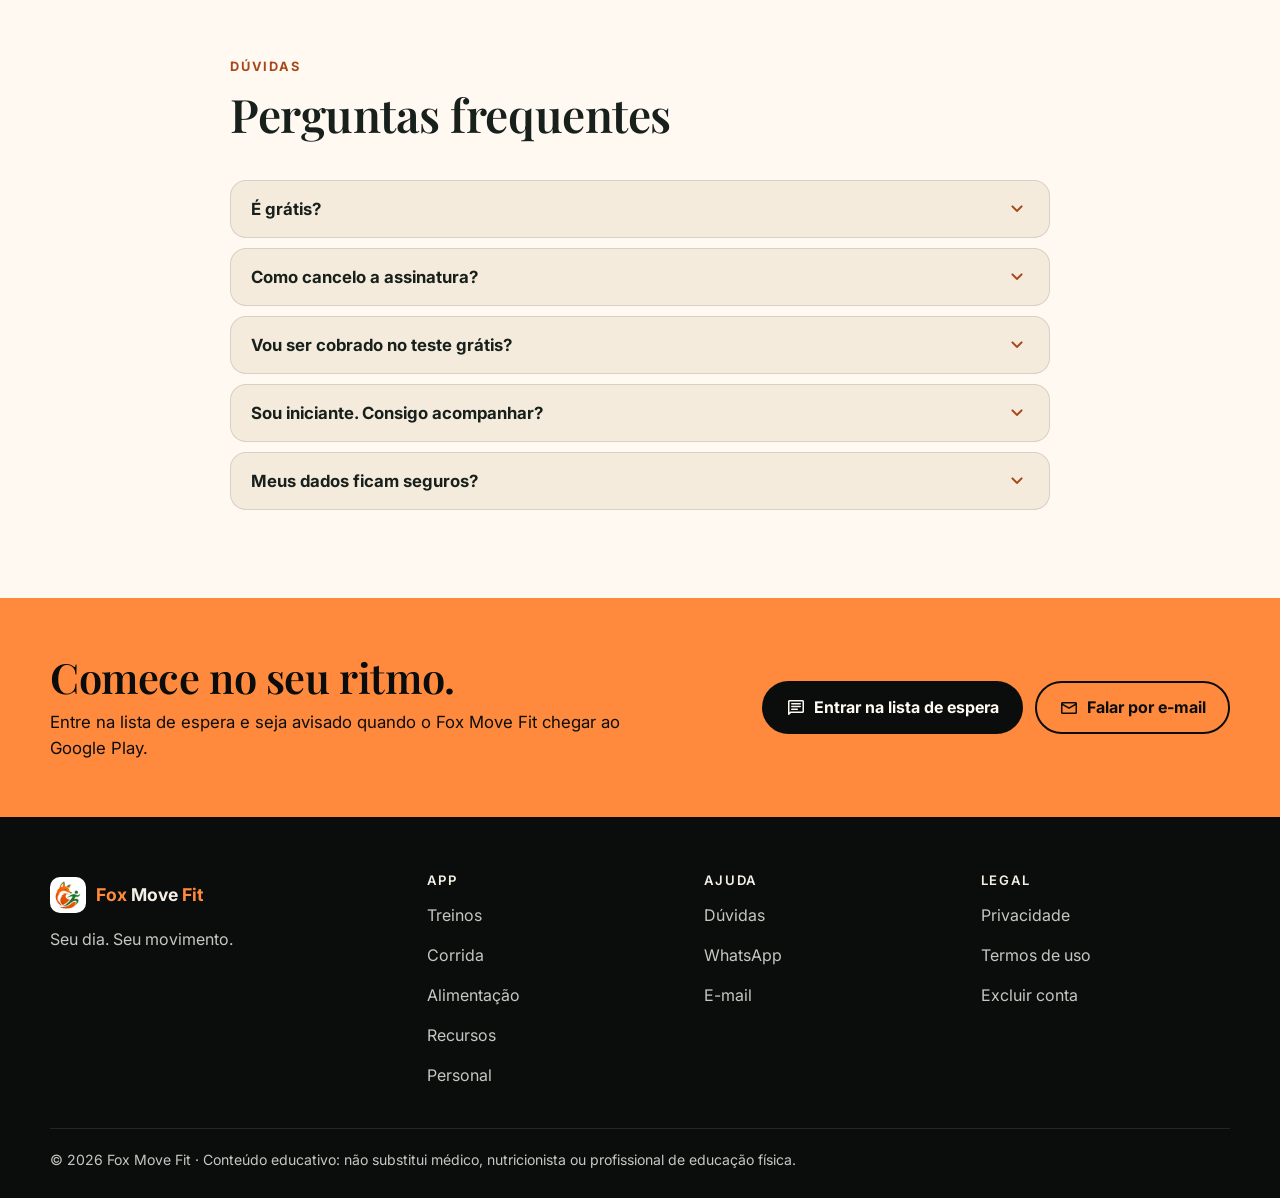
==== commit fc94736b: "Nova landing: seções claras e escuras, lista de espera, fotos e telas do app Co-Authored-By: Claude " ====
--- a/index.html
+++ b/index.html
@@ -4,250 +4,375 @@
 <meta charset="utf-8">
 <meta name="viewport" content="width=device-width,initial-scale=1">
 <title>Fox Move Fit · Treino em casa, corrida e alimentação</title>
-<meta name="description" content="Desafio de 28 dias com vídeos, caminhada e corrida com GPS, plano alimentar com receitas brasileiras e treinos do seu personal. Tudo no seu ritmo.">
+<meta name="description" content="Desafio de 28 dias com vídeos, caminhada e corrida com GPS, plano alimentar com receitas brasileiras e treinos do seu personal. Entre na lista de espera do Fox Move Fit.">
 <meta property="og:title" content="Fox Move Fit">
 <meta property="og:description" content="Treino em casa, corrida e alimentação no seu ritmo.">
 <meta property="og:image" content="https://foxmovefit.com.br/img/og.jpg">
 <meta property="og:url" content="https://foxmovefit.com.br/">
+<meta property="og:type" content="website">
 <meta name="theme-color" content="#0b0d0c">
+<link rel="canonical" href="https://foxmovefit.com.br/">
 <link rel="icon" href="/favicon.png">
 <link rel="apple-touch-icon" href="/img/icone-192.png">
+<link rel="preload" as="image" href="/img/hero-lux.webp" media="(min-width: 861px)" fetchpriority="high">
+<link rel="preload" as="image" href="/img/hero-lux-m.webp" media="(max-width: 860px)" fetchpriority="high">
 <link rel="preconnect" href="https://fonts.googleapis.com"><link rel="preconnect" href="https://fonts.gstatic.com" crossorigin>
-<link href="https://fonts.googleapis.com/css2?family=Playfair+Display:ital,wght@0,500;0,600;1,500&family=Inter:wght@300;400;500;600&display=swap" rel="stylesheet">
-<link rel="stylesheet" href="/estilo.css?v=202611102126">
+<link href="https://fonts.googleapis.com/css2?family=Playfair+Display:ital,wght@0,500;0,600;1,500&family=Inter:wght@400;500;600;700&display=swap" rel="stylesheet">
+<!-- Ícones Material (os mesmos do app), só os usados aqui. -->
+<link href="https://fonts.googleapis.com/css2?family=Material+Symbols+Rounded:opsz,wght,FILL,GRAD@24,500,0..1,0&icon_names=accessibility_new,arrow_forward,assignment,bolt,chat,check,close,directions_run,eco,expand_more,favorite,fitness_center,group,healing,home,insights,local_fire_department,lock,mail,map,menu,monitor_weight,no_food,notifications,payments,person_add,photo_camera,restaurant,schedule,self_improvement,sell,signal_cellular_alt,speed,sports_gymnastics,star,timer,track_changes,trending_up,video_library,volume_off&display=block" rel="stylesheet">
+<link rel="stylesheet" href="/estilo.css?v=202611111">
 </head>
 <body>
+<a class="skip" href="#conteudo">Pular para o conteúdo</a>
+
+<!--
+  Chamada principal única do site: "Entrar na lista de espera".
+  O app ainda não está público na Play Store (só teste interno); a lista de espera hoje é pelo WhatsApp de suporte.
+  Quando o app for publicado, troque WAITLIST pelo link da Play Store em todos os botões .js-cta.
+-->
 <header class="top">
-  <div class="wrap">
-    <a class="brand" href="/"><img src="/img/icone-192.png" alt=""><span><span class="fox">Fox</span> <span class="move">Move</span> <span class="fit">Fit</span></span></a>
-    <nav class="links">
+  <div class="wrap bar">
+    <a class="brand" href="/" aria-label="Fox Move Fit, página inicial"><img src="/img/icone-192.png" alt="" width="36" height="36"><span><span class="fox">Fox</span> <span class="move">Move</span> <span class="fit">Fit</span></span></a>
+    <nav class="links" id="menu" aria-label="Seções">
       <a href="#programas">Treinos</a>
       <a href="#corrida">Corrida</a>
-      <a href="#alimentacao">Dieta</a>
+      <a href="#alimentacao">Alimentação</a>
       <a href="#app">O app</a>
       <a href="#personal">Personal</a>
       <a href="#duvidas">Dúvidas</a>
     </nav>
-    <!-- Trocar pelo link da Play Store quando o app for publicado. -->
-    <a class="btn primary small cta" href="#app">Baixar app</a>
+    <a class="btn primary small cta-nav" href="https://wa.me/5541992341088?text=Quero%20entrar%20na%20lista%20de%20espera%20do%20Fox%20Move%20Fit" target="_blank" rel="noopener"><span class="hide-sm">Entrar na lista de espera</span><span class="show-sm">Lista de espera</span></a>
+    <button class="menu-btn" type="button" aria-controls="menu" aria-expanded="false" aria-label="Abrir menu"><span class="ms" aria-hidden="true">menu</span></button>
   </div>
 </header>
 
-<main>
-  <section class="hero">
-    <div class="bg" role="img" aria-label="Pessoa treinando calistenia em casa"></div>
-    <div class="wrap">
+<main id="conteudo">
+  <!-- 1. Topo (escuro) -->
+  <section class="hero" aria-labelledby="titulo">
+    <picture class="hero-pic">
+      <source media="(max-width: 860px)" srcset="/img/hero-lux-m.webp" width="900" height="675">
+      <img src="/img/hero-lux.webp" width="2000" height="1125" alt="Homem fazendo flexão em um estúdio escuro, com luz laranja" fetchpriority="high" decoding="async">
+    </picture>
+    <div class="wrap hero-txt">
+      <p class="eyebrow">Treino · Corrida · Alimentação</p>
+      <h1 id="titulo">Seu dia.<br><em>Seu movimento.</em></h1>
+      <p class="lead">Treinos em casa com vídeo, corrida com GPS e cardápio com receitas brasileiras. Para quem está começando ou voltando a se mexer.</p>
+      <div class="ctas">
+        <a class="btn primary big" href="https://wa.me/5541992341088?text=Quero%20entrar%20na%20lista%20de%20espera%20do%20Fox%20Move%20Fit" target="_blank" rel="noopener">Entrar na lista de espera <span class="ms" aria-hidden="true">arrow_forward</span></a>
+        <a class="btn ghost" href="#como-funciona">Ver como funciona</a>
+      </div>
+      <p class="note">Lançamento em breve para Android. Avisamos você pelo WhatsApp.</p>
+      <ul class="stats" aria-label="O que tem no app">
+        <li><b>28</b><span>dias de desafio</span></li>
+        <li><b>46</b><span>exercícios com vídeo</span></li>
+        <li><b>68</b><span>receitas com foto</span></li>
+      </ul>
+    </div>
+  </section>
+
+  <!-- 2. Programas e objetivos (creme) -->
+  <section id="programas" class="sec cream" aria-labelledby="t-programas">
+    <div class="wrap">
+      <header class="head">
+        <p class="eyebrow">Programas</p>
+        <h2 id="t-programas">Treinos para o seu ritmo</h2>
+        <p class="sub">Montados a partir do seu objetivo, nível, dores e tempo disponível.</p>
+      </header>
+      <div class="programs">
+        <article class="program">
+          <img src="/img/prog-desafio.webp" width="720" height="480" alt="Homem fazendo flexão em casa" loading="lazy" decoding="async">
+          <div class="pbody">
+            <span class="picon ms" aria-hidden="true">local_fire_department</span>
+            <h3>Desafio 28 dias</h3>
+            <p>Um treino por dia, em casa e sem equipamento. Os 7 primeiros dias são grátis.</p>
+            <ul class="meta"><li><span class="ms" aria-hidden="true">schedule</span>10 a 45 min</li><li><span class="ms" aria-hidden="true">signal_cellular_alt</span>Todos os níveis</li><li><span class="ms" aria-hidden="true">track_changes</span>Hábito e força</li></ul>
+          </div>
+        </article>
+        <article class="program">
+          <img src="/img/prog-rapidos.webp" width="480" height="480" alt="Mulher saltando em uma sala clara com plantas" loading="lazy" decoding="async">
+          <div class="pbody">
+            <span class="picon ms" aria-hidden="true">bolt</span>
+            <h3>Treinos rápidos</h3>
+            <p>Sessões curtas para quando o tempo aperta: core, pernas, braços e alongamento.</p>
+            <ul class="meta"><li><span class="ms" aria-hidden="true">schedule</span>5 a 15 min</li><li><span class="ms" aria-hidden="true">signal_cellular_alt</span>Iniciante</li><li><span class="ms" aria-hidden="true">track_changes</span>Encaixar no dia</li></ul>
+          </div>
+        </article>
+        <article class="program">
+          <img src="/img/prog-exercicios.webp" width="480" height="480" alt="Mulher fazendo avanço com a perna em uma sala clara" loading="lazy" decoding="async">
+          <div class="pbody">
+            <span class="picon ms" aria-hidden="true">video_library</span>
+            <h3>Biblioteca de exercícios</h3>
+            <p>46 exercícios com vídeo em movimento, passo a passo e cuidados.</p>
+            <ul class="meta"><li><span class="ms" aria-hidden="true">schedule</span>No seu tempo</li><li><span class="ms" aria-hidden="true">signal_cellular_alt</span>Do iniciante ao avançado</li><li><span class="ms" aria-hidden="true">track_changes</span>Técnica certa</li></ul>
+          </div>
+        </article>
+        <article class="program">
+          <img src="/img/prog-corrida.webp" width="720" height="720" alt="Homem correndo em uma estrada no campo ao amanhecer" loading="lazy" decoding="async">
+          <div class="pbody">
+            <span class="picon ms" aria-hidden="true">directions_run</span>
+            <h3>Caminhada e corrida</h3>
+            <p>GPS com mapa do percurso, ritmo, calorias e batimentos.</p>
+            <ul class="meta"><li><span class="ms" aria-hidden="true">schedule</span>Livre</li><li><span class="ms" aria-hidden="true">signal_cellular_alt</span>Caminhada, corrida, pedal</li><li><span class="ms" aria-hidden="true">track_changes</span>Cardio</li></ul>
+          </div>
+        </article>
+      </div>
+
+      <h3 class="goals-title">Escolha seu objetivo</h3>
+      <ul class="goals">
+        <li><span class="ms" aria-hidden="true">fitness_center</span>Ganhar força</li>
+        <li><span class="ms" aria-hidden="true">monitor_weight</span>Emagrecer</li>
+        <li><span class="ms" aria-hidden="true">directions_run</span>Condicionamento</li>
+        <li><span class="ms" aria-hidden="true">self_improvement</span>Mobilidade</li>
+        <li><span class="ms" aria-hidden="true">accessibility_new</span>Postura e costas</li>
+        <li><span class="ms" aria-hidden="true">volume_off</span>Sem impacto</li>
+        <li><span class="ms" aria-hidden="true">home</span>Treinar em casa</li>
+        <li><span class="ms" aria-hidden="true">favorite</span>Saúde e bem-estar</li>
+      </ul>
+    </div>
+  </section>
+
+  <!-- 3. O app (verde-floresta escuro) -->
+  <section id="app" class="sec forest" aria-labelledby="t-app">
+    <div class="wrap app">
+      <div class="phones" aria-hidden="false">
+        <figure class="phone p1"><img src="/img/app-meu-dia.webp" width="480" height="960" alt="Tela Meu dia: plano da semana e o treino do desafio" loading="lazy" decoding="async"></figure>
+        <figure class="phone p2"><img src="/img/app-desafio.webp" width="480" height="960" alt="Tela do Desafio 28 dias com modo dor e lembrete" loading="lazy" decoding="async"></figure>
+        <figure class="phone p3"><img src="/img/app-progresso.webp" width="480" height="960" alt="Tela de Progresso com sequência, treinos e calendário" loading="lazy" decoding="async"></figure>
+      </div>
       <div>
-        <div class="eyebrow">Treino · Corrida · Alimentação</div>
-        <h1>Seu dia.<br><span class="accent">Seu movimento.</span></h1>
-        <p class="lead">Treinos em casa com vídeo, caminhada e corrida com GPS e um plano alimentar com receitas brasileiras. Para quem está começando ou voltando a se mexer.</p>
-        <div class="ctas">
-          <a class="btn primary" href="#app">▶ Começar grátis</a>
-          <a class="btn ghost" href="#personal">Sou personal ou academia</a>
-        </div>
-        <div class="stats">
-          <div><b>28</b><span>dias de desafio</span></div>
-          <div><b>46</b><span>exercícios com vídeo</span></div>
-          <div><b>68</b><span>receitas com foto</span></div>
-        </div>
-      </div>
-      <div class="pillars">
-        <div class="pillar"><i>⚡</i><div><b>TREINE</b><span>Em casa, sem equipamento</span></div></div>
-        <div class="pillar"><i>🥗</i><div><b>ALIMENTE-SE</b><span>Cardápio da semana</span></div></div>
-        <div class="pillar"><i>💚</i><div><b>EVOLUA</b><span>Do seu jeito, sem pressa</span></div></div>
-      </div>
-    </div>
-  </section>
-
-  <section id="programas">
-    <div class="wrap">
-      <div class="head">
-        <div><h2>Treinos para o seu ritmo</h2><p class="sub">Planos montados a partir do seu objetivo, nível e tempo disponível.</p></div>
-      </div>
-      <div class="programs">
-        <article class="program" style="background-image:url(/img/hero.webp)">
-          <div><div class="ico">🔥</div><h3>Desafio 28 dias</h3><p>Um treino por dia, em casa. Os 7 primeiros dias são grátis.</p></div>
-          <span class="tag">Calistenia</span>
-        </article>
-        <article class="program" style="background-image:url(/img/p-rapidos.webp)">
-          <div><div class="ico">⚡</div><h3>Treinos rápidos</h3><p>Sessões curtas para quando o tempo aperta.</p></div>
-          <span class="tag">5 a 15 min</span>
-        </article>
-        <article class="program" style="background-image:url(/img/p-exercicios.webp)">
-          <div><div class="ico">🎥</div><h3>Biblioteca de exercícios</h3><p>Vídeo em movimento e passo a passo de cada exercício.</p></div>
-          <span class="tag">46 exercícios</span>
-        </article>
-        <article class="program" style="background-image:url(/img/p-corrida.webp)">
-          <div><div class="ico">🏃</div><h3>Caminhada e corrida</h3><p>GPS, ritmo, calorias e batimentos com relógio ou cinta.</p></div>
-          <span class="tag">Ao ar livre</span>
-        </article>
-      </div>
-    </div>
-  </section>
-
-  <section class="goals">
-    <div class="wrap">
-      <div class="head"><div><h2>Para cada objetivo</h2><p class="sub">Do primeiro treino à rotina completa.</p></div></div>
-      <div class="goal-row">
-        <div class="goal"><i>💪</i>Força</div>
-        <div class="goal"><i>🔥</i>Emagrecer</div>
-        <div class="goal"><i>🏃</i>Cardio</div>
-        <div class="goal"><i>🧘</i>Mobilidade</div>
-        <div class="goal"><i>🎯</i>Core</div>
-        <div class="goal"><i>🦵</i>Pernas</div>
-        <div class="goal"><i>🩹</i>Sem impacto</div>
-        <div class="goal"><i>🏠</i>Em casa</div>
-      </div>
-    </div>
-  </section>
-
-  <section id="app" class="app">
-    <div class="wrap">
-      <div class="phones">
-        <div class="glow"></div>
-        <div class="phone a"><img src="/img/app-1.webp" alt="Tela Meu dia do app"></div>
-        <div class="phone b"><img src="/img/app-2.webp" alt="Tela do Desafio 28 dias"></div>
-      </div>
+        <p class="eyebrow">O app Fox Move Fit</p>
+        <h2 id="t-app">Seu treino e sua alimentação <em>no bolso.</em></h2>
+        <p class="sub">Telas reais do app. Treinos guiados com vídeo, que funcionam até sem internet depois de baixar os vídeos.</p>
+        <ul class="features">
+          <li><span class="fi ms" aria-hidden="true">insights</span><div><b>Progresso</b><span>Sequência de dias, minutos treinados e calendário.</span></div></li>
+          <li><span class="fi ms" aria-hidden="true">healing</span><div><b>Modo dor</b><span>Diga o que incomoda e o app troca os exercícios.</span></div></li>
+          <li><span class="fi ms" aria-hidden="true">photo_camera</span><div><b>Foto do prato</b><span>A IA estima os gramas; você confere e ajusta.</span></div></li>
+          <li><span class="fi ms" aria-hidden="true">notifications</span><div><b>Lembretes</b><span>De treino e de água, no seu horário.</span></div></li>
+        </ul>
+        <a class="btn primary" href="https://wa.me/5541992341088?text=Quero%20entrar%20na%20lista%20de%20espera%20do%20Fox%20Move%20Fit" target="_blank" rel="noopener">Entrar na lista de espera <span class="ms" aria-hidden="true">arrow_forward</span></a>
+      </div>
+    </div>
+  </section>
+
+  <!-- 4. Corrida e GPS (sálvia) -->
+  <section id="corrida" class="sec sage" aria-labelledby="t-corrida">
+    <div class="wrap split">
       <div>
-        <div class="eyebrow">O app Fox Move Fit</div>
-        <h2 style="margin-top:10px">Seu treino e sua alimentação <span class="accent">no bolso.</span></h2>
-        <p class="sub">Treinos guiados com vídeo, progresso, plano alimentar e lembretes. Funciona até sem internet.</p>
-        <div class="features">
-          <div class="feature"><i>📈</i><div><b>Progresso</b>Sequência, minutos e histórico.</div></div>
-          <div class="feature"><i>🩹</i><div><b>Modo dor</b>Troca exercícios que forçam a região.</div></div>
-          <div class="feature"><i>📸</i><div><b>Foto do prato</b>Calorias e macros da refeição.</div></div>
-          <div class="feature"><i>🔔</i><div><b>Lembretes</b>Treino e água no seu horário.</div></div>
-        </div>
-        <span class="store"><span style="font-size:26px">▶</span><span><small>EM BREVE NO</small><b>Google Play</b></span></span>
-      </div>
-    </div>
-  </section>
-
-  <section id="corrida" class="split">
-    <div class="wrap">
-      <div class="media run">
-        <img src="/img/p-corrida.webp" alt="Pessoa correndo ao ar livre">
-        <div class="runcard">
-          <div class="eyebrow" style="color:var(--orange)">Corrida · hoje</div>
-          <div class="runbig">6,42 <small>km</small></div>
-          <div class="runrow"><div><b>45:30</b><span>tempo</span></div><div><b>7:05</b><span>ritmo /km</span></div><div><b>148</b><span>bpm</span></div></div>
-          <svg viewBox="0 0 200 60" class="route" aria-hidden="true"><path d="M5 50 C40 10, 70 55, 100 30 S160 5, 195 20" fill="none" stroke="#41ee92" stroke-width="4" stroke-linecap="round"/></svg>
-        </div>
-      </div>
-      <div>
-        <div class="eyebrow">Caminhada · Corrida · Pedal</div>
-        <h2 style="margin-top:10px">Corra com GPS e <span class="accent">acompanhe cada quilômetro.</span></h2>
+        <p class="eyebrow">Caminhada · Corrida · Pedal</p>
+        <h2 id="t-corrida">Corra com GPS e <em>acompanhe cada quilômetro.</em></h2>
         <p class="sub">Comece a atividade, guarde o celular no bolso e o app registra tudo, mesmo com a tela apagada.</p>
         <ul class="ticks">
-          <li><strong>Mapa do percurso</strong>, distância, ritmo médio e calorias</li>
-          <li><strong>Batimentos cardíacos</strong> com relógio ou cinta Bluetooth</li>
-          <li><strong>Cartão para o Instagram</strong>: sua foto com o percurso e os números, do jeito que você montar</li>
-          <li>O percurso fica <strong>só no seu celular</strong>: privacidade em primeiro lugar</li>
+          <li><span class="ms" aria-hidden="true">map</span><span><b>Mapa do percurso</b>, distância, ritmo médio e calorias</span></li>
+          <li><span class="ms" aria-hidden="true">favorite</span><span><b>Batimentos</b> com cinta cardíaca ou relógio que transmite a frequência por Bluetooth</span></li>
+          <li><span class="ms" aria-hidden="true">photo_camera</span><span><b>Cartão para o Instagram</b> com sua foto, o percurso e os números</span></li>
+          <li><span class="ms" aria-hidden="true">lock</span><span>O percurso fica <b>só no seu celular</b>; na conta vai apenas o resumo</span></li>
         </ul>
       </div>
-    </div>
-  </section>
-
-  <section id="alimentacao" class="split diet">
-    <div class="wrap">
+      <figure class="runpanel" aria-label="Exemplo de atividade registrada no app">
+        <img class="runphoto" src="/img/p-corrida.webp" width="720" height="720" alt="Homem correndo em uma estrada de terra ao amanhecer" loading="lazy" decoding="async">
+        <div class="mapcard">
+          <svg viewBox="0 0 320 170" role="img" aria-label="Mapa de exemplo com o percurso da corrida">
+            <rect width="320" height="170" rx="14" fill="#EEF1E8"/>
+            <path d="M0 120 C60 110 90 150 160 135 S260 120 320 140 L320 170 L0 170Z" fill="#D7E4D2"/>
+            <path d="M210 0 C200 40 240 60 230 100 S250 150 240 170" stroke="#BFD9E8" stroke-width="10" fill="none"/>
+            <g stroke="#FFFFFF" stroke-width="6" fill="none"><path d="M0 40 H320"/><path d="M0 92 H320"/><path d="M70 0 V170"/><path d="M150 0 V170"/><path d="M280 0 V170"/></g>
+            <path d="M40 130 C55 95 70 70 110 62 S160 40 190 70 S250 110 270 60" stroke="#FF8A3D" stroke-width="5" fill="none" stroke-linecap="round" stroke-linejoin="round"/>
+            <circle cx="40" cy="130" r="7" fill="#14352B"/><circle cx="270" cy="60" r="8" fill="#FF8A3D" stroke="#fff" stroke-width="3"/>
+          </svg>
+          <p class="example">Exemplo de atividade</p>
+          <dl class="runstats">
+            <div><dt>Distância</dt><dd>6,42 <small>km</small></dd></div>
+            <div><dt>Ritmo</dt><dd>7:05 <small>/km</small></dd></div>
+            <div><dt>Tempo</dt><dd>45:30</dd></div>
+            <div><dt>Batimentos</dt><dd>148 <small>bpm</small></dd></div>
+          </dl>
+        </div>
+      </figure>
+    </div>
+  </section>
+
+  <!-- 5. Alimentação (branco quente) -->
+  <section id="alimentacao" class="sec warm" aria-labelledby="t-alim">
+    <div class="wrap">
+      <header class="head">
+        <p class="eyebrow">Alimentação</p>
+        <h2 id="t-alim">Comida de verdade, <em>no seu cardápio.</em></h2>
+        <p class="sub">Cardápio da semana com receitas brasileiras, respeitando sua dieta e suas alergias.</p>
+      </header>
+      <div class="food">
+        <article class="menu-day" aria-labelledby="t-cardapio">
+          <h3 id="t-cardapio">Exemplo de cardápio do dia</h3>
+          <ol class="meals">
+            <li><img src="/img/refeicao-03.webp" width="480" height="480" alt="Iogurte com morangos e granola em uma tigela" loading="lazy" decoding="async"><div><span class="when">Café da manhã</span><b>Iogurte com morango e granola</b></div><span class="kcal">265 kcal</span></li>
+            <li><img src="/img/refeicao-16.webp" width="480" height="480" alt="Prato com frango grelhado, arroz e feijão preto" loading="lazy" decoding="async"><div><span class="when">Almoço</span><b>Frango grelhado com arroz e feijão</b></div><span class="kcal">375 kcal</span></li>
+            <li><img src="/img/refeicao-33.webp" width="480" height="480" alt="Pote de homus com palitos de cenoura" loading="lazy" decoding="async"><div><span class="when">Lanche</span><b>Homus com palitos de cenoura</b></div><span class="kcal">265 kcal</span></li>
+            <li><img src="/img/refeicao-49.webp" width="480" height="480" alt="Omelete de abobrinha com salada de folhas e tomate" loading="lazy" decoding="async"><div><span class="when">Jantar</span><b>Omelete de abobrinha com salada</b></div><span class="kcal">205 kcal</span></li>
+          </ol>
+          <ul class="macros" aria-label="Total do dia de exemplo">
+            <li><b>1.110</b> kcal</li><li><b>70 g</b> proteína</li><li><b>117 g</b> carboidrato</li><li><b>43 g</b> gordura</li>
+          </ul>
+          <p class="fine">No app, as porções se ajustam à sua meta de calorias.</p>
+        </article>
+        <div class="food-side">
+          <div class="gallery">
+            <figure><img src="/img/refeicao-17.webp" width="480" height="480" alt="Tilápia grelhada com batata-doce e brócolis" loading="lazy" decoding="async"><figcaption>Tilápia com batata-doce e brócolis</figcaption></figure>
+            <figure><img src="/img/refeicao-18.webp" width="480" height="480" alt="Bowl de lentilha com legumes coloridos" loading="lazy" decoding="async"><figcaption>Bowl de lentilha com legumes</figcaption></figure>
+            <figure><img src="/img/refeicao-48.webp" width="480" height="480" alt="Salada de frango desfiado com grão-de-bico" loading="lazy" decoding="async"><figcaption>Salada de frango com grão-de-bico</figcaption></figure>
+            <figure><img src="/img/refeicao-02.webp" width="480" height="480" alt="Mingau de aveia com banana e canela" loading="lazy" decoding="async"><figcaption>Aveia com banana e canela</figcaption></figure>
+          </div>
+          <ul class="diet-tags" aria-label="Dietas atendidas">
+            <li><span class="ms" aria-hidden="true">eco</span>Vegana</li><li>Vegetariana</li><li>Pescetariana</li><li>Sem carne vermelha</li><li>Low carb</li>
+          </ul>
+          <ul class="ticks dark">
+            <li><span class="ms" aria-hidden="true">no_food</span><span><b>Alergias:</b> amendoim, lactose, glúten e outras ficam fora das sugestões</span></li>
+            <li><span class="ms" aria-hidden="true">photo_camera</span><span><b>Foto do prato:</b> veja calorias e macros da refeição e ajuste os gramas</span></li>
+            <li><span class="ms" aria-hidden="true">restaurant</span><span><b>68 receitas</b> com foto e modo de preparo</span></li>
+          </ul>
+        </div>
+      </div>
+    </div>
+  </section>
+
+  <!-- 6. Personal e academia (escuro) -->
+  <section id="personal" class="sec cream" aria-labelledby="t-personal">
+    <div class="wrap">
+      <header class="head">
+        <p class="eyebrow">Para personal e academia</p>
+        <h2 id="t-personal">Seus alunos treinando pelo app. <em>E você ganha com isso.</em></h2>
+      </header>
+      <div class="pro">
+        <ol class="pro-steps">
+          <li><span class="ms" aria-hidden="true">person_add</span><b>Cadastro grátis</b><span>Personal e academia não pagam nada e recebem um código próprio.</span></li>
+          <li><span class="ms" aria-hidden="true">assignment</span><b>Monte os treinos</b><span>Escolha exercícios, rodadas e tempos e envie direto para o aluno.</span></li>
+          <li><span class="ms" aria-hidden="true">group</span><b>Acompanhe os alunos</b><span>Veja os treinos enviados e quais o aluno já concluiu.</span></li>
+          <li><span class="ms" aria-hidden="true">sell</span><b>Desconto para o aluno</b><span>Com o seu código, 10% de desconto na primeira cobrança do Premium.</span></li>
+        </ol>
+        <aside class="commission" aria-labelledby="t-comissao">
+          <span class="ms big-ico" aria-hidden="true">payments</span>
+          <p class="pct" id="t-comissao">20%</p>
+          <p>de cada mensalidade dos alunos que você indicar, <b>todo mês</b>, enquanto eles assinarem. Com 20 alunos no plano mensal (R$ 34,90), são cerca de <b>R$ 140 por mês</b>.</p>
+          <p class="fine">Pago por Pix, uma vez por mês, a partir de R$ 50, sobre assinaturas ativas há mais de 30 dias. Começa quando as assinaturas forem lançadas na Play Store.</p>
+          <a class="btn primary" href="https://wa.me/5541992341088?text=Sou%20personal%2Facademia%20e%20quero%20ser%20parceiro%20do%20Fox%20Move%20Fit" target="_blank" rel="noopener">Quero ser parceiro <span class="ms" aria-hidden="true">arrow_forward</span></a>
+        </aside>
+      </div>
+    </div>
+  </section>
+
+  <!-- 7. Como funciona (creme) -->
+  <section id="como-funciona" class="sec warm" aria-labelledby="t-como">
+    <div class="wrap">
+      <header class="head center">
+        <p class="eyebrow">Como funciona</p>
+        <h2 id="t-como">Seu plano em 2 minutos</h2>
+      </header>
+      <ol class="steps">
+        <li><span class="num">1</span><h3>Conte sobre você</h3><p>Objetivo, nível, tempo disponível, dores e preferências de alimentação.</p></li>
+        <li><span class="num">2</span><h3>Receba seu plano</h3><p>Treinos e cardápio feitos para você, com a sua meta de forma realista.</p></li>
+        <li><span class="num">3</span><h3>Evolua no seu ritmo</h3><p>O treino se ajusta ao seu esforço. Descansar também faz parte.</p></li>
+      </ol>
+    </div>
+  </section>
+
+  <!-- 8. Prova social (verde-floresta) -->
+  <section id="depoimentos" class="sec sage" aria-labelledby="t-depo">
+    <div class="wrap">
+      <header class="head">
+        <p class="eyebrow">Comunidade</p>
+        <h2 id="t-depo">Feito para quem quer <em>começar de verdade.</em></h2>
+        <p class="sub">O app está em teste com os primeiros usuários. Os relatos abaixo são exemplos ilustrativos, não depoimentos reais.</p>
+      </header>
+      <!--
+        ATENÇÃO: DEPOIMENTOS DE DEMONSTRAÇÃO.
+        Não existem depoimentos reais no projeto ainda. Estes cartões são exemplos e estão marcados como "Exemplo" na página.
+        Substitua por relatos reais (com autorização por escrito) antes de remover o selo "Exemplo".
+      -->
+      <ul class="quotes">
+        <li class="quote">
+          <span class="badge">Exemplo</span>
+          <p class="stars" aria-label="Avaliação de exemplo: 5 de 5"><span class="ms" aria-hidden="true">star</span><span class="ms" aria-hidden="true">star</span><span class="ms" aria-hidden="true">star</span><span class="ms" aria-hidden="true">star</span><span class="ms" aria-hidden="true">star</span></p>
+          <blockquote>"Nunca consegui manter treino. Com 20 minutos em casa e o lembrete às 7h, fechei a primeira semana do desafio."</blockquote>
+          <p class="who"><b>Usuária de exemplo</b> · iniciante, 34 anos</p>
+          <p class="result"><span class="ms" aria-hidden="true">trending_up</span>Benefício: criar o hábito</p>
+        </li>
+        <li class="quote">
+          <span class="badge">Exemplo</span>
+          <p class="stars" aria-label="Avaliação de exemplo: 5 de 5"><span class="ms" aria-hidden="true">star</span><span class="ms" aria-hidden="true">star</span><span class="ms" aria-hidden="true">star</span><span class="ms" aria-hidden="true">star</span><span class="ms" aria-hidden="true">star</span></p>
+          <blockquote>"O modo dor trocou os exercícios que forçavam meu joelho. Voltei a treinar sem medo."</blockquote>
+          <p class="who"><b>Usuário de exemplo</b> · voltando a treinar, 41 anos</p>
+          <p class="result"><span class="ms" aria-hidden="true">healing</span>Benefício: treinar sem piorar a dor</p>
+        </li>
+        <li class="quote">
+          <span class="badge">Exemplo</span>
+          <p class="stars" aria-label="Avaliação de exemplo: 4 de 5"><span class="ms" aria-hidden="true">star</span><span class="ms" aria-hidden="true">star</span><span class="ms" aria-hidden="true">star</span><span class="ms" aria-hidden="true">star</span><span class="ms off" aria-hidden="true">star</span></p>
+          <blockquote>"Mando o treino dos meus alunos pelo app e vejo quem fez. Facilitou muito o acompanhamento."</blockquote>
+          <p class="who"><b>Personal de exemplo</b> · 20 alunos</p>
+          <p class="result"><span class="ms" aria-hidden="true">group</span>Benefício: acompanhar os alunos</p>
+        </li>
+      </ul>
+      <div class="community">
+        <p>Quer ajudar a construir o Fox Move Fit? Entre na lista de espera e participe dos testes.</p>
+        <a class="btn primary" href="https://wa.me/5541992341088?text=Quero%20entrar%20na%20lista%20de%20espera%20do%20Fox%20Move%20Fit" target="_blank" rel="noopener">Entrar na lista de espera <span class="ms" aria-hidden="true">arrow_forward</span></a>
+      </div>
+    </div>
+  </section>
+
+  <!-- 9. Dúvidas (branco quente) -->
+  <section id="duvidas" class="sec warm" aria-labelledby="t-duvidas">
+    <div class="wrap narrow">
+      <header class="head">
+        <p class="eyebrow">Dúvidas</p>
+        <h2 id="t-duvidas">Perguntas frequentes</h2>
+      </header>
+      <div class="faq">
+        <details><summary>É grátis?</summary><p>Os 7 primeiros dias do Desafio 28 dias, os treinos rápidos, a biblioteca de exercícios, as atividades com GPS e o registro de água e refeições são grátis. O Premium libera o desafio completo, o plano alimentar da semana e o histórico completo.</p></details>
+        <details><summary>Como cancelo a assinatura?</summary><p>No Google Play: toque na sua foto → Pagamentos e assinaturas → Assinaturas → Fox Move Fit → Cancelar. Você continua com o Premium até o fim do período pago.</p></details>
+        <details><summary>Vou ser cobrado no teste grátis?</summary><p>Não. Nada é cobrado nos 7 dias de teste e avisamos 2 dias antes da primeira cobrança.</p></details>
+        <details><summary>Sou iniciante. Consigo acompanhar?</summary><p>Sim. O treino começa leve, tem vídeo e explicação de cada exercício, e fica mais leve ou mais forte conforme o seu esforço.</p></details>
+        <details><summary>Meus dados ficam seguros?</summary><p>Usamos seus dados só para o app funcionar, sem anúncios e sem vender nada. Você pode exportar ou excluir tudo pelo app. Veja a <a href="/privacidade/">Política de Privacidade</a>.</p></details>
+      </div>
+    </div>
+  </section>
+
+  <!-- 10. Chamada final -->
+  <section class="final" aria-labelledby="t-final">
+    <div class="wrap final-in">
       <div>
-        <div class="eyebrow">Dieta · Nutrição</div>
-        <h2 style="margin-top:10px">Uma dieta que <span class="accent">cabe na sua rotina.</span></h2>
-        <p class="sub">Cardápio da semana com comida de verdade, montado a partir do seu objetivo, peso e preferências.</p>
-        <div class="macro card">
-          <div class="macrotop"><div><b>1.850</b><span> de 2.100 kcal</span></div><span class="pill">Hoje</span></div>
-          <div class="bars">
-            <div><span>Proteína</span><i style="--v:78%;--c:#ff8a3d"></i><small>118 g</small></div>
-            <div><span>Carboidrato</span><i style="--v:64%;--c:#41ee92"></i><small>190 g</small></div>
-            <div><span>Gordura</span><i style="--v:55%;--c:#5cc8ff"></i><small>52 g</small></div>
-            <div><span>Água</span><i style="--v:70%;--c:#5cc8ff"></i><small>2,1 L</small></div>
-          </div>
-        </div>
-        <div class="features">
-          <div class="feature"><i>🥗</i><div><b>68 receitas</b>Brasileiras, com foto e modo de preparo.</div></div>
-          <div class="feature"><i>🌱</i><div><b>Sua dieta</b>Vegana, vegetariana, low carb e mais.</div></div>
-          <div class="feature"><i>⚠️</i><div><b>Alergias</b>Amendoim, lactose, glúten: fora do cardápio.</div></div>
-          <div class="feature"><i>📸</i><div><b>Foto do prato</b>A IA estima os gramas, você ajusta.</div></div>
-        </div>
-      </div>
-      <div class="recipes">
-        <div class="recipe"><img src="/img/p-alimentacao.webp" alt=""><span>Frango, arroz e feijão</span></div>
-        <div class="recipe"><img src="/img/r-03.webp" alt=""><span>Iogurte com morango e granola</span></div>
-        <div class="recipe"><img src="/img/r-22.webp" alt=""><span>Sardinha com batata e salada</span></div>
-        <div class="recipe"><img src="/img/r-40.webp" alt=""><span>Smoothie de morango e iogurte</span></div>
-      </div>
-    </div>
-  </section>
-
-  <section id="personal" class="band">
-    <div class="wrap">
-      <div>
-        <div class="eyebrow">Para personal e academia</div>
-        <h2 style="margin-top:10px">Seus alunos treinando pelo app. <span class="accent">E você ganha com isso.</span></h2>
-        <ul class="ticks">
-          <li>Cadastro <strong>grátis</strong> para personal e academia</li>
-          <li>Monte treinos e envie direto para o celular do aluno</li>
-          <li>Veja quem treinou e quando</li>
-          <li>Seu aluno ganha 10% de desconto no primeiro mês com o seu código</li>
-        </ul>
-      </div>
-      <div class="card">
-        <div class="big accent">20%</div>
-        <p style="margin:10px 0 0;color:#c9d0cc">de cada mensalidade dos alunos que você indicar, <strong>todo mês</strong>, enquanto eles assinarem. Com 20 alunos no plano mensal, são cerca de <strong>R$ 140 por mês</strong>.</p>
-        <p style="margin:14px 0 0;font-size:14px;color:var(--muted)">No app: Menu → <strong>Sou personal ou academia</strong> → Quero meu código.</p>
-      </div>
-    </div>
-  </section>
-
-  <section>
-    <div class="wrap">
-      <div class="head"><div><h2>Como funciona</h2><p class="sub">Em 2 minutos você já tem o seu plano.</p></div></div>
-      <div class="steps">
-        <div class="step"><h3>Conte sobre você</h3><p>Objetivo, nível, tempo disponível, dores e preferências de alimentação.</p></div>
-        <div class="step"><h3>Receba seu plano</h3><p>Treinos e cardápio feitos para você, respeitando seus limites.</p></div>
-        <div class="step"><h3>Evolua no seu ritmo</h3><p>O treino se ajusta ao seu esforço. Descansar também faz parte.</p></div>
-      </div>
-    </div>
-  </section>
-
-  <section style="padding-top:0">
-    <div class="join">
-      <div class="pic" role="img" aria-label="Pessoa correndo ao ar livre"></div>
-      <div class="txt">
-        <div><h2 style="font-size:28px">Fale com a gente</h2><p class="sub">Dúvidas, parcerias com personais e academias, imprensa.</p></div>
-        <div style="display:flex;flex-wrap:wrap;gap:10px">
-          <a class="btn primary" href="https://wa.me/5541992341088?text=Ol%C3%A1!%20Quero%20saber%20mais%20sobre%20o%20Fox%20Move%20Fit." target="_blank" rel="noopener">💬 WhatsApp</a>
-          <a class="btn ghost" href="mailto:foxmovefit.app@gmail.com">✉ E-mail</a>
-        </div>
-      </div>
-    </div>
-  </section>
-
-  <section id="duvidas" style="padding-top:0">
-    <div class="wrap">
-      <div class="head"><div><h2>Dúvidas frequentes</h2></div></div>
-      <details><summary>É grátis?</summary><p>Os 7 primeiros dias do Desafio 28 dias, os treinos rápidos, a biblioteca de exercícios, as atividades com GPS e o registro de água e refeições são grátis. O Premium libera o desafio completo, o plano alimentar da semana e o histórico completo.</p></details>
-      <details><summary>Como cancelo a assinatura?</summary><p>No Google Play: toque na sua foto → Pagamentos e assinaturas → Assinaturas → Fox Move Fit → Cancelar. Você continua com o Premium até o fim do período pago.</p></details>
-      <details><summary>Vou ser cobrado no teste grátis?</summary><p>Não. Nada é cobrado nos 7 dias de teste e avisamos 2 dias antes da primeira cobrança.</p></details>
-      <details><summary>Sou iniciante. Consigo acompanhar?</summary><p>Sim. O treino começa leve, tem vídeo e explicação de cada exercício, e fica mais leve ou mais forte conforme o seu esforço.</p></details>
-      <details><summary>Meus dados ficam seguros?</summary><p>Usamos seus dados só para o app funcionar, sem anúncios e sem vender nada. Você pode exportar ou excluir tudo pelo app. Veja a <a href="/privacidade/">Política de Privacidade</a>.</p></details>
+        <h2 id="t-final">Comece no seu ritmo.</h2>
+        <p>Entre na lista de espera e seja avisado quando o Fox Move Fit chegar ao Google Play.</p>
+      </div>
+      <div class="final-ctas">
+        <a class="btn dark-btn" href="https://wa.me/5541992341088?text=Quero%20entrar%20na%20lista%20de%20espera%20do%20Fox%20Move%20Fit" target="_blank" rel="noopener"><span class="ms" aria-hidden="true">chat</span>Entrar na lista de espera</a>
+        <a class="btn line-btn" href="mailto:foxmovefit.app@gmail.com"><span class="ms" aria-hidden="true">mail</span>Falar por e-mail</a>
+      </div>
     </div>
   </section>
 </main>
 
-<footer>
-  <div class="wrap" style="display:block">
+<footer class="foot">
+  <div class="wrap">
     <div class="cols">
       <div>
-        <a class="brand" href="/" style="display:flex"><img src="/img/icone-192.png" alt=""><span><span class="fox">Fox</span> <span class="move">Move</span> <span class="fit">Fit</span></span></a>
-        <p style="margin:12px 0 0">Seu dia. Seu movimento.</p>
-      </div>
-      <div><h4>App</h4><a href="#programas">Treinos</a><a href="#corrida">Corrida</a><a href="#alimentacao">Dieta</a><a href="#app">Recursos</a><a href="#personal">Personal</a></div>
-      <div><h4>Ajuda</h4><a href="#duvidas">Dúvidas</a><a href="https://wa.me/5541992341088" target="_blank" rel="noopener">WhatsApp</a><a href="mailto:foxmovefit.app@gmail.com">E-mail</a></div>
-      <div><h4>Legal</h4><a href="/privacidade/">Privacidade</a><a href="/termos/">Termos de uso</a><a href="/excluir-conta/">Excluir conta</a></div>
-    </div>
-    <p class="legal">© 2026 Fox Move Fit · Conteúdo educativo: não substitui médico, nutricionista ou educador físico.</p>
+        <a class="brand" href="/"><img src="/img/icone-192.png" alt="" width="36" height="36" loading="lazy"><span><span class="fox">Fox</span> <span class="move">Move</span> <span class="fit">Fit</span></span></a>
+        <p>Seu dia. Seu movimento.</p>
+      </div>
+      <nav aria-label="App"><h2>App</h2><a href="#programas">Treinos</a><a href="#corrida">Corrida</a><a href="#alimentacao">Alimentação</a><a href="#app">Recursos</a><a href="#personal">Personal</a></nav>
+      <nav aria-label="Ajuda"><h2>Ajuda</h2><a href="#duvidas">Dúvidas</a><a href="https://wa.me/5541992341088" target="_blank" rel="noopener">WhatsApp</a><a href="mailto:foxmovefit.app@gmail.com">E-mail</a></nav>
+      <nav aria-label="Legal"><h2>Legal</h2><a href="/privacidade/">Privacidade</a><a href="/termos/">Termos de uso</a><a href="/excluir-conta/">Excluir conta</a></nav>
+    </div>
+    <p class="legal">© 2026 Fox Move Fit · Conteúdo educativo: não substitui médico, nutricionista ou profissional de educação física.</p>
   </div>
 </footer>
+
+<script>
+  // Menu do celular: abre/fecha com botão acessível (Esc fecha; clicar num link fecha).
+  (function () {
+    var b = document.querySelector('.menu-btn'), m = document.getElementById('menu');
+    if (!b || !m) return;
+    function set(open) { b.setAttribute('aria-expanded', open); b.setAttribute('aria-label', open ? 'Fechar menu' : 'Abrir menu'); b.firstElementChild.textContent = open ? 'close' : 'menu'; document.body.classList.toggle('menu-open', open); }
+    b.addEventListener('click', function () { set(b.getAttribute('aria-expanded') !== 'true'); });
+    m.addEventListener('click', function (e) { if (e.target.closest('a')) set(false); });
+    document.addEventListener('keydown', function (e) { if (e.key === 'Escape' && b.getAttribute('aria-expanded') === 'true') { set(false); b.focus(); } });
+  })();
+</script>
 </body>
 </html>
--- a/estilo.css
+++ b/estilo.css
@@ -1,254 +1,349 @@
-/* Fox Move Fit — site escuro com o laranja da raposa (ação) e o verde (progresso). */
+/* Fox Move Fit · site
+   Paleta: preto #0B0D0C, verde-floresta #14352B, sálvia #C9D8C4, laranja Fox #FF8A3D, creme #F5EBDD, branco quente #FFF9F2.
+   Escuro só no topo, no app, em personal, na comunidade e no rodapé; o resto alterna creme, sálvia e branco quente. */
 :root {
-  --bg: #0b0d0c; --bg2: #111513; --surface: #161a18; --surface2: #1d2220; --line: #2a302d;
-  --text: #f3f5f4; --muted: #a3aca7; --orange: #ff8a3d; --orange2: #f26a1b; --green: #41ee92; --green2: #0e9f4f;
-}
-* { box-sizing: border-box; }
-html { scroll-behavior: smooth; }
-html, body { overflow-x: clip; }
-body { margin: 0; background: var(--bg); color: var(--text); font: 16px/1.6 "Poppins", system-ui, -apple-system, "Segoe UI", Roboto, sans-serif; }
-a { color: var(--green); }
-img { max-width: 100%; display: block; }
-.wrap { max-width: 1160px; margin: 0 auto; padding: 0 16px; }
-.eyebrow { color: var(--green); font-size: 12px; font-weight: 700; letter-spacing: 2.5px; text-transform: uppercase; }
-.accent { background: linear-gradient(90deg, var(--orange), #ffb36b); -webkit-background-clip: text; background-clip: text; color: transparent; }
-.green { color: var(--green); }
-h1, h2, h3 { line-height: 1.1; margin: 0; letter-spacing: -.5px; }
-h2 { font-size: clamp(26px, 4vw, 38px); font-weight: 800; }
-.sub { color: var(--muted); margin: 8px 0 0; }
+  --black: #0b0d0c;
+  --forest: #14352b;
+  --forest-2: #1c4436;
+  --sage: #c9d8c4;
+  --orange: #ff8a3d;
+  --orange-ink: #a8481a;   /* laranja escurecido para texto sobre fundo claro (contraste AA) */
+  --cream: #f5ebdd;
+  --warm: #fff9f2;
+  --ink: #18201c;
+  --ink-2: #47524c;
+  --line: rgba(20, 53, 43, .14);
+  --on-dark: #f6efe6;
+  --on-dark-2: #c3c9c2;
+  --radius: 20px;
+  --shadow: 0 18px 40px -18px rgba(11, 13, 12, .35);
+  --serif: "Playfair Display", Georgia, "Times New Roman", serif;
+  --sans: Inter, system-ui, -apple-system, "Segoe UI", Roboto, sans-serif;
+}
+
+*, *::before, *::after { box-sizing: border-box; }
+html { scroll-behavior: smooth; -webkit-text-size-adjust: 100%; }
+body { margin: 0; font-family: var(--sans); font-size: 1rem; line-height: 1.55; color: var(--ink); background: var(--warm); overflow-x: hidden; }
+img { max-width: 100%; height: auto; display: block; }
+a { color: inherit; }
+h1, h2, h3 { margin: 0; line-height: 1.12; }
+h1, h2 { font-family: var(--serif); font-weight: 600; letter-spacing: -.01em; }
+h3 { font-size: 1.12rem; font-weight: 700; }
+p { margin: 0; }
+ul, ol { margin: 0; padding: 0; list-style: none; }
+figure { margin: 0; }
+em { font-style: italic; }
+
+.wrap { width: min(1180px, 100% - 32px); margin-inline: auto; }
+.wrap.narrow { width: min(820px, 100% - 32px); }
+
+/* Ícones (Material Symbols, os mesmos do app) */
+.ms { font-family: "Material Symbols Rounded"; font-weight: normal; font-style: normal; font-size: 22px; line-height: 1; letter-spacing: normal; text-transform: none; display: inline-block; white-space: nowrap; direction: ltr; -webkit-font-smoothing: antialiased; font-feature-settings: "liga"; overflow: hidden; flex: none; }
+
+/* Acessibilidade */
+.skip { position: absolute; left: 12px; top: -60px; z-index: 100; background: var(--orange); color: var(--black); padding: 10px 16px; border-radius: 10px; font-weight: 700; text-decoration: none; }
+.skip:focus { top: 12px; }
+:focus-visible { outline: 3px solid var(--orange); outline-offset: 3px; border-radius: 6px; }
+.sec.cream :focus-visible, .sec.sage :focus-visible, .sec.warm :focus-visible { outline-color: var(--forest); }
+.sec .commission :focus-visible { outline-color: var(--orange); }
+
+/* Botões */
+.btn { display: inline-flex; align-items: center; justify-content: center; gap: 8px; min-height: 48px; padding: 12px 22px; border-radius: 999px; font-weight: 700; font-size: 1rem; text-decoration: none; border: 2px solid transparent; transition: transform .15s ease, background-color .15s ease, border-color .15s ease; cursor: pointer; text-align: center; }
+.btn .ms { font-size: 20px; }
+.btn.primary { background: var(--orange); color: var(--black); }
+.btn.primary:hover { background: #ff9d5c; transform: translateY(-1px); }
+.btn.ghost { border-color: rgba(246, 239, 230, .4); color: var(--on-dark); }
+.btn.ghost:hover { border-color: var(--on-dark); }
+.btn.small { min-height: 44px; padding: 8px 18px; font-size: .95rem; }
+.btn.big { min-height: 54px; padding: 14px 26px; font-size: 1.05rem; }
+.btn.dark-btn { background: var(--black); color: var(--warm); }
+.btn.dark-btn:hover { background: var(--forest); }
+.btn.line-btn { border-color: var(--black); color: var(--black); }
+.btn.line-btn:hover { background: rgba(11, 13, 12, .08); }
+
+.eyebrow { font-size: .8rem; font-weight: 700; letter-spacing: .14em; text-transform: uppercase; color: var(--orange-ink); margin-bottom: 12px; }
+.sub { color: var(--ink-2); font-size: 1.08rem; margin-top: 14px; max-width: 60ch; }
+.fine { font-size: .88rem; color: var(--ink-2); }
 
 /* Cabeçalho */
-header.top { position: sticky; top: 0; z-index: 10; background: rgba(11, 13, 12, .82); backdrop-filter: blur(10px); border-bottom: 1px solid rgba(255,255,255,.06); }
-header.top .wrap { display: flex; align-items: center; gap: 24px; height: 68px; }
-.brand { display: flex; align-items: center; gap: 10px; text-decoration: none; color: var(--text); font-weight: 800; font-size: 20px; letter-spacing: -.3px; }
-.brand img { width: 36px; height: 36px; border-radius: 10px; background: #fff; }
-.brand .fox, .brand .fit { color: var(--orange); } .brand .move { color: var(--green); }
-nav.links { display: flex; gap: 22px; font-size: 14px; margin-left: 12px; }
-nav.links a { color: var(--muted); text-decoration: none; }
-nav.links a:hover { color: var(--text); }
-header.top .cta { margin-left: auto; }
-@media (max-width: 820px) { nav.links { display: none; } }
-
-/* Botões */
-.btn { display: inline-flex; align-items: center; gap: 8px; padding: 13px 22px; border-radius: 12px; font-weight: 700; font-size: 15px; text-decoration: none; transition: transform .15s, filter .15s; }
-.btn:hover { transform: translateY(-1px); filter: brightness(1.06); }
-.btn.primary { background: linear-gradient(135deg, var(--orange), var(--orange2)); color: #1a0d03; box-shadow: 0 10px 30px rgba(255, 138, 61, .25); }
-.btn.ghost { border: 1px solid var(--line); color: var(--text); background: rgba(255,255,255,.03); }
-.btn.small { padding: 9px 16px; font-size: 14px; }
-
-/* Topo com foto */
-.hero { position: relative; min-height: 640px; display: flex; align-items: center; overflow: hidden; }
-.hero .bg { position: absolute; inset: 0; background: url(/img/hero.webp) center 30% / cover no-repeat; }
-.hero .bg::after { content: ""; position: absolute; inset: 0; background: linear-gradient(90deg, rgba(11,13,12,.97) 0%, rgba(11,13,12,.85) 40%, rgba(11,13,12,.35) 75%, rgba(11,13,12,.6) 100%), linear-gradient(0deg, var(--bg) 0%, transparent 30%); }
-.hero .wrap { position: relative; display: grid; grid-template-columns: 1.25fr .75fr; gap: 32px; align-items: center; padding: 72px 16px; }
-.hero h1 { font-size: clamp(40px, 6.4vw, 72px); font-weight: 800; letter-spacing: -1.5px; margin: 14px 0 18px; }
-.hero p.lead { color: #c9d0cc; font-size: 18px; max-width: 520px; margin: 0 0 28px; }
-.hero .ctas { display: flex; flex-wrap: wrap; gap: 12px; }
-.stats { display: flex; flex-wrap: wrap; gap: 32px; margin-top: 40px; }
-.stats b { display: block; font-size: 28px; font-weight: 800; }
-.stats span { color: var(--muted); font-size: 13px; }
-.pillars { display: grid; gap: 22px; justify-self: end; }
-.pillar { display: flex; gap: 14px; align-items: center; }
-.pillar i { width: 46px; height: 46px; border-radius: 14px; display: grid; place-items: center; font-style: normal; font-size: 22px; background: rgba(65, 238, 146, .1); border: 1px solid rgba(65, 238, 146, .25); }
-.pillar b { display: block; letter-spacing: 1.5px; font-size: 14px; }
-.pillar span { color: var(--muted); font-size: 13px; }
-@media (max-width: 860px) { .hero .wrap { grid-template-columns: 1fr; } .pillars { justify-self: start; grid-template-columns: repeat(3, auto); gap: 18px; } .pillar i { width: 40px; height: 40px; } .hero { min-height: 0; } }
-@media (max-width: 520px) { .pillars { grid-template-columns: 1fr; } }
-
-section { padding: 72px 0; }
-.head { display: flex; align-items: end; justify-content: space-between; gap: 16px; margin-bottom: 28px; }
-.head a { color: var(--green); text-decoration: none; font-weight: 600; font-size: 14px; white-space: nowrap; }
+.top { position: sticky; top: 0; z-index: 50; background: rgba(11, 13, 12, .95); color: var(--on-dark); border-bottom: 1px solid rgba(255, 255, 255, .07); backdrop-filter: blur(10px); }
+.bar { position: relative; display: flex; align-items: center; gap: 20px; min-height: 64px; }
+.brand { display: inline-flex; align-items: center; gap: 10px; min-height: 44px; text-decoration: none; font-weight: 700; font-size: 1.1rem; white-space: nowrap; }
+.brand img { width: 36px; height: 36px; border-radius: 10px; }
+.brand .fox, .brand .fit { color: var(--orange); }
+.brand .move { color: var(--on-dark); }
+.links { display: flex; gap: 4px; margin-left: auto; }
+.links a { text-decoration: none; color: var(--on-dark-2); padding: 10px 12px; border-radius: 10px; font-size: .95rem; font-weight: 500; }
+.links a:hover { color: var(--on-dark); background: rgba(255, 255, 255, .06); }
+.cta-nav { flex: none; }
+.show-sm { display: none; }
+.menu-btn { display: none; width: 44px; height: 44px; border-radius: 12px; border: 1px solid rgba(255, 255, 255, .18); background: transparent; color: var(--on-dark); align-items: center; justify-content: center; cursor: pointer; flex: none; }
+.menu-btn .ms { font-size: 24px; }
+
+/* Topo */
+.hero { position: relative; background: var(--black); color: var(--on-dark); overflow: hidden; isolation: isolate; }
+.hero-pic img { position: absolute; inset: 0; width: 100%; height: 100%; object-fit: cover; object-position: 70% 40%; z-index: -2; }
+.hero::before { content: ""; position: absolute; inset: 0; z-index: -1; background: linear-gradient(90deg, rgba(11, 13, 12, .96) 0%, rgba(11, 13, 12, .82) 36%, rgba(11, 13, 12, .2) 64%, rgba(11, 13, 12, 0) 80%), linear-gradient(0deg, rgba(11, 13, 12, .85) 0%, rgba(11, 13, 12, 0) 30%); }
+.hero-txt { min-height: min(86vh, 720px); display: flex; flex-direction: column; justify-content: center; padding: 56px 0 44px; }
+.hero-txt > * { max-width: 560px; }
+.hero .eyebrow { color: var(--orange); }
+.hero h1 { font-size: clamp(2.6rem, 5.4vw, 4.6rem); line-height: 1.02; }
+.hero h1 em { color: var(--orange); }
+.hero .lead { font-size: 1.15rem; color: var(--on-dark-2); margin-top: 18px; max-width: 46ch; }
+.ctas { display: flex; flex-wrap: wrap; gap: 12px; margin-top: 28px; }
+.note { margin-top: 14px; font-size: .9rem; color: var(--on-dark-2); }
+.stats { display: flex; gap: 12px; margin-top: 32px; }
+.stats li { flex: 1; max-width: 170px; padding: 12px 14px; border-radius: 16px; background: rgba(255, 255, 255, .06); border: 1px solid rgba(255, 255, 255, .1); }
+.stats b { display: block; font-family: var(--serif); font-size: 1.9rem; line-height: 1; color: var(--orange); }
+.stats span { display: block; font-size: .85rem; color: var(--on-dark-2); margin-top: 6px; line-height: 1.25; }
+
+/* Seções */
+.sec { padding: 88px 0; }
+.sec.cream { background: var(--cream); }
+.sec.sage { background: var(--sage); }
+.sec.warm { background: var(--warm); }
+.sec.forest { background: var(--forest); color: var(--on-dark); }
+.sec.dark { background: var(--black); color: var(--on-dark); }
+.sec.forest .eyebrow, .sec.dark .eyebrow { color: var(--orange); }
+.sec.forest .sub, .sec.dark .sub { color: var(--on-dark-2); }
+.sec h2 { font-size: clamp(2rem, 3.6vw, 3rem); }
+.sec.cream h2 em, .sec.sage h2 em, .sec.warm h2 em { color: var(--orange-ink); }
+.sec.forest h2 em, .sec.dark h2 em { color: var(--orange); }
+.sec.sage .eyebrow, .sec.sage h2 em { color: #8a3712; }
+.head { margin-bottom: 40px; }
+.head.center { text-align: center; }
+.head.center .sub { margin-inline: auto; }
 
 /* Programas */
-.programs { display: grid; grid-template-columns: repeat(4, 1fr); gap: 16px; }
-@media (max-width: 960px) { .programs { grid-template-columns: repeat(2, 1fr); } }
-@media (max-width: 520px) { .programs { grid-template-columns: 1fr; } }
-.program { position: relative; border-radius: 20px; overflow: hidden; min-height: 300px; display: flex; flex-direction: column; justify-content: space-between; padding: 20px; border: 1px solid var(--line); background: var(--surface) center / cover no-repeat; isolation: isolate; }
-.program::before { content: ""; position: absolute; inset: 0; z-index: -1; background: linear-gradient(180deg, rgba(11,13,12,.92) 0%, rgba(11,13,12,.55) 45%, rgba(11,13,12,.15) 100%); }
-.program .ico { font-size: 24px; }
-.program h3 { font-size: 21px; margin-top: 8px; }
-.program p { color: #c9d0cc; font-size: 13px; margin: 6px 0 0; max-width: 220px; }
-.program .tag { align-self: flex-start; font-size: 12px; font-weight: 700; padding: 6px 12px; border-radius: 999px; background: rgba(0,0,0,.55); border: 1px solid rgba(255,255,255,.18); color: var(--text); }
-
-/* Objetivos */
-.goals { background: var(--bg2); border-top: 1px solid var(--line); border-bottom: 1px solid var(--line); }
-.goal-row { display: grid; grid-template-columns: repeat(8, 1fr); gap: 12px; }
-@media (max-width: 860px) { .goal-row { grid-template-columns: repeat(4, 1fr); } }
-.goal { text-align: center; font-size: 13px; color: var(--muted); }
-.goal i { display: grid; place-items: center; width: 64px; height: 64px; margin: 0 auto 8px; border-radius: 50%; font-style: normal; font-size: 26px; background: var(--surface); border: 1px solid var(--line); }
+.programs { display: grid; grid-template-columns: repeat(4, 1fr); gap: 20px; }
+.program { background: var(--warm); border-radius: var(--radius); overflow: hidden; box-shadow: var(--shadow); display: flex; flex-direction: column; border: 1px solid var(--line); }
+.program img { width: 100%; aspect-ratio: 4 / 3; object-fit: cover; }
+.pbody { position: relative; padding: 32px 20px 20px; display: flex; flex-direction: column; gap: 8px; flex: 1; }
+.picon { position: absolute; top: -24px; left: 20px; width: 48px; height: 48px; border-radius: 14px; background: var(--orange); color: var(--black); display: grid; place-items: center; font-size: 26px; box-shadow: 0 8px 18px -8px rgba(168, 72, 26, .7); }
+.pbody p { color: var(--ink-2); font-size: .95rem; }
+.meta { display: flex; flex-direction: column; gap: 6px; margin-top: auto; padding-top: 12px; border-top: 1px solid var(--line); font-size: .88rem; color: var(--ink); }
+.meta li { display: flex; align-items: center; gap: 8px; }
+.meta .ms { font-size: 18px; color: var(--forest); }
+
+.goals-title { margin: 56px 0 18px; font-family: var(--serif); font-size: 1.6rem; font-weight: 600; }
+.goals { display: grid; grid-template-columns: repeat(4, 1fr); gap: 12px; }
+.goals li { display: flex; align-items: center; gap: 12px; padding: 12px 14px; min-height: 56px; border-radius: 16px; background: var(--warm); border: 1px solid var(--line); font-weight: 600; }
+.goals .ms { width: 36px; height: 36px; display: grid; place-items: center; border-radius: 10px; background: var(--sage); color: var(--forest); font-size: 22px; }
 
 /* App */
-.app .wrap { display: grid; grid-template-columns: 1fr 1fr; gap: 48px; align-items: center; }
-@media (max-width: 860px) { .app .wrap { grid-template-columns: 1fr; } }
-.phones { position: relative; height: 560px; }
-.phone { position: absolute; width: 250px; border-radius: 34px; padding: 9px; background: #050606; border: 1px solid #2f3633; box-shadow: 0 30px 80px rgba(0,0,0,.55); }
-.phone img { border-radius: 26px; }
-.phone.a { left: 4%; top: 0; transform: rotate(-6deg); }
-.phone.b { left: 42%; top: 70px; transform: rotate(5deg); }
-.glow { position: absolute; width: min(380px, 90%); aspect-ratio: 1; left: 15%; top: 90px; border-radius: 50%; background: radial-gradient(circle, rgba(65,238,146,.22), transparent 65%); filter: blur(10px); }
-@media (max-width: 520px) { .phones { height: 430px; } .phone { width: 190px; } .phone.b { left: 38%; } }
-.features { display: grid; grid-template-columns: repeat(2, 1fr); gap: 14px; margin: 26px 0; }
-.feature { display: flex; gap: 12px; align-items: flex-start; font-size: 14px; color: var(--muted); }
-.feature b { color: var(--text); display: block; font-size: 15px; }
-.feature i { font-style: normal; font-size: 20px; }
-.store { display: inline-flex; align-items: center; gap: 12px; padding: 10px 18px; border-radius: 12px; border: 1px solid var(--line); background: #000; color: var(--text); text-decoration: none; }
-.store small { display: block; font-size: 11px; color: var(--muted); }
-.store b { font-size: 17px; }
-
-/* Receitas */
-.recipes { display: grid; grid-template-columns: repeat(4, 1fr); gap: 14px; }
-@media (max-width: 760px) { .recipes { grid-template-columns: repeat(2, 1fr); } }
-.recipe { border-radius: 18px; overflow: hidden; border: 1px solid var(--line); background: var(--surface); }
-.recipe img { aspect-ratio: 1; object-fit: cover; width: 100%; }
-.recipe span { display: block; padding: 10px 14px; font-size: 14px; font-weight: 600; }
+.app { display: grid; grid-template-columns: 1.2fr 1fr; gap: 48px; align-items: center; }
+.phones { position: relative; display: grid; grid-template-columns: 1fr 1.15fr 1fr; align-items: center; padding: 20px 0; }
+.phone { border-radius: 32px; padding: 7px; background: #050605; border: 1px solid rgba(255, 255, 255, .14); box-shadow: 0 30px 60px -24px rgba(0, 0, 0, .7); overflow: hidden; }
+.phone img { border-radius: 26px; width: 100%; aspect-ratio: 1 / 2; object-fit: cover; object-position: top; }
+.phone.p1 { transform: translateX(10%) rotate(-4deg) scale(.94); z-index: 1; }
+.phone.p2 { position: relative; z-index: 2; }
+.phone.p3 { transform: translateX(-10%) rotate(4deg) scale(.94); z-index: 1; }
+.features { display: grid; grid-template-columns: 1fr 1fr; gap: 14px; margin: 28px 0 30px; }
+.features li { display: flex; gap: 12px; padding: 16px; border-radius: 16px; background: rgba(255, 255, 255, .05); border: 1px solid rgba(255, 255, 255, .1); }
+.features b { display: block; }
+.features li > div > span { display: block; font-size: .92rem; color: var(--on-dark-2); }
+.fi { width: 40px; height: 40px; border-radius: 12px; display: grid; place-items: center; background: rgba(255, 138, 61, .16); color: var(--orange); font-size: 22px; }
+
+/* Corrida */
+.split { display: grid; grid-template-columns: 1fr 1.05fr; gap: 56px; align-items: center; }
+.ticks { display: flex; flex-direction: column; gap: 14px; margin-top: 26px; }
+.ticks li { display: flex; gap: 12px; align-items: flex-start; }
+.ticks .ms { width: 36px; height: 36px; border-radius: 10px; display: grid; place-items: center; background: var(--warm); color: var(--forest); font-size: 20px; }
+.ticks.dark .ms { background: var(--sage); }
+.ticks li > span:last-child { padding-top: 6px; }
+.runpanel { position: relative; padding-bottom: 170px; }
+.runphoto { width: 78%; aspect-ratio: 1; object-fit: cover; border-radius: 24px; box-shadow: var(--shadow); }
+.mapcard { position: absolute; right: 0; bottom: 0; width: 62%; padding: 14px; border-radius: 22px; background: var(--warm); box-shadow: 0 24px 50px -20px rgba(11, 13, 12, .45); }
+.mapcard svg { width: 100%; height: auto; display: block; }
+.example { position: absolute; top: 24px; left: 24px; font-size: .75rem; font-weight: 700; letter-spacing: .06em; text-transform: uppercase; background: var(--black); color: var(--warm); padding: 4px 10px; border-radius: 999px; }
+.runstats { display: grid; grid-template-columns: repeat(4, 1fr); gap: 6px; margin: 12px 0 0; }
+.runstats div { min-width: 0; }
+.runstats dt { font-size: .74rem; color: var(--ink-2); font-weight: 600; }
+.runstats dd { margin: 0; font-weight: 700; font-size: 1.15rem; color: var(--ink); white-space: nowrap; }
+.runstats small { font-size: .72rem; color: var(--ink-2); font-weight: 600; }
+
+/* Alimentação */
+.food { display: grid; grid-template-columns: 1fr 1.1fr; gap: 32px; align-items: start; }
+.menu-day { background: var(--cream); border-radius: 24px; padding: 26px; border: 1px solid var(--line); }
+.menu-day h3 { font-family: var(--serif); font-weight: 600; font-size: 1.4rem; margin-bottom: 16px; }
+.meals { display: flex; flex-direction: column; gap: 10px; }
+.meals li { display: flex; align-items: center; gap: 14px; background: var(--warm); border-radius: 16px; padding: 8px 14px 8px 8px; }
+.meals img { width: 64px; height: 64px; border-radius: 12px; object-fit: cover; flex: none; }
+.meals li > div { flex: 1; min-width: 0; }
+.when { display: block; font-size: .78rem; font-weight: 700; color: var(--orange-ink); text-transform: uppercase; letter-spacing: .06em; }
+.meals b { display: block; font-size: .98rem; line-height: 1.3; }
+.kcal { font-size: .88rem; font-weight: 600; color: var(--ink-2); white-space: nowrap; }
+.macros { display: grid; grid-template-columns: repeat(4, 1fr); gap: 8px; margin: 16px 0 10px; }
+.macros li { background: var(--warm); border-radius: 12px; padding: 10px 8px; text-align: center; font-size: .8rem; color: var(--ink-2); line-height: 1.25; }
+.macros b { display: block; font-size: 1.05rem; color: var(--ink); }
+.gallery { display: grid; grid-template-columns: repeat(2, 1fr); gap: 14px; }
+.gallery figure { position: relative; border-radius: 18px; overflow: hidden; box-shadow: var(--shadow); }
+.gallery img { width: 100%; aspect-ratio: 4 / 3; object-fit: cover; }
+.gallery figcaption { position: absolute; left: 10px; right: 10px; bottom: 10px; font-size: .85rem; font-weight: 600; color: var(--warm); background: rgba(11, 13, 12, .7); padding: 6px 10px; border-radius: 10px; line-height: 1.3; }
+.diet-tags { display: flex; flex-wrap: wrap; gap: 8px; margin: 20px 0 6px; }
+.diet-tags li { display: inline-flex; align-items: center; gap: 6px; padding: 8px 14px; border-radius: 999px; background: var(--sage); color: var(--forest); font-weight: 600; font-size: .9rem; }
+.diet-tags .ms { font-size: 18px; }
 
 /* Personal */
-.band { background: radial-gradient(800px 300px at 80% 0%, rgba(255,138,61,.14), transparent), var(--bg2); border-top: 1px solid var(--line); border-bottom: 1px solid var(--line); }
-.band .wrap { display: grid; grid-template-columns: 1.1fr .9fr; gap: 32px; align-items: center; }
-@media (max-width: 860px) { .band .wrap { grid-template-columns: 1fr; } }
-.big { font-size: 64px; font-weight: 800; line-height: 1; }
-.card { background: var(--surface); border: 1px solid var(--line); border-radius: 20px; padding: 26px; }
-ul.ticks { list-style: none; padding: 0; margin: 18px 0 0; }
-ul.ticks li { padding: 6px 0 6px 30px; position: relative; color: #c9d0cc; }
-ul.ticks li::before { content: "✓"; position: absolute; left: 0; color: var(--green); font-weight: 800; }
+.pro { display: grid; grid-template-columns: 1.4fr 1fr; gap: 28px; align-items: stretch; }
+.pro-steps { display: grid; grid-template-columns: 1fr 1fr; gap: 14px; }
+.pro-steps li { display: flex; flex-direction: column; gap: 6px; padding: 22px; border-radius: var(--radius); background: var(--warm); border: 1px solid var(--line); box-shadow: 0 10px 24px -18px rgba(11, 13, 12, .35); }
+.pro-steps .ms { width: 44px; height: 44px; border-radius: 12px; display: grid; place-items: center; background: var(--sage); color: var(--forest); margin-bottom: 6px; }
+.pro-steps span:last-child { color: var(--ink-2); font-size: .94rem; }
+.commission { border-radius: 24px; padding: 28px; background: linear-gradient(160deg, var(--forest-2), var(--forest)); color: var(--on-dark); box-shadow: var(--shadow); display: flex; flex-direction: column; gap: 12px; }
+.big-ico { font-size: 32px; color: var(--orange); }
+.pct { font-family: var(--serif); font-size: 4rem; line-height: 1; color: var(--orange); font-weight: 600; }
+.commission p { color: var(--on-dark); }
+.commission .fine { color: var(--on-dark-2); }
+.commission .btn { align-self: flex-start; margin-top: 6px; }
 
 /* Como funciona */
-.steps { display: grid; grid-template-columns: repeat(3, 1fr); gap: 16px; counter-reset: s; }
-@media (max-width: 760px) { .steps { grid-template-columns: 1fr; } }
-.step { background: var(--surface); border: 1px solid var(--line); border-radius: 20px; padding: 24px; }
-.step::before { counter-increment: s; content: counter(s); display: grid; place-items: center; width: 40px; height: 40px; border-radius: 12px; background: rgba(255,138,61,.14); color: var(--orange); font-weight: 800; margin-bottom: 14px; }
-.step h3 { font-size: 18px; }
-.step p { color: var(--muted); margin: 6px 0 0; font-size: 14px; }
+.steps { display: grid; grid-template-columns: repeat(3, 1fr); gap: 20px; }
+.steps li { padding: 28px 24px; border-radius: var(--radius); background: var(--cream); border: 1px solid var(--line); }
+.num { display: grid; place-items: center; width: 44px; height: 44px; border-radius: 50%; background: var(--forest); color: var(--warm); font-weight: 700; margin-bottom: 14px; }
+.steps h3 { margin-bottom: 6px; }
+.steps p { color: var(--ink-2); }
 
 /* Comunidade */
-.join { margin: 0 auto; max-width: 1160px; border-radius: 24px; overflow: hidden; display: grid; grid-template-columns: 300px 1fr; border: 1px solid var(--line); background: var(--surface); }
-.join .pic { background: url(/img/p-corrida.webp) center / cover; min-height: 200px; }
-.join .txt { padding: 32px; display: flex; flex-wrap: wrap; align-items: center; justify-content: space-between; gap: 18px; }
-@media (max-width: 760px) { .join { grid-template-columns: 1fr; margin: 0 16px; } }
+.quotes { display: grid; grid-template-columns: repeat(3, 1fr); gap: 18px; }
+.quote { position: relative; display: flex; flex-direction: column; gap: 12px; padding: 26px 22px 22px; border-radius: var(--radius); background: var(--warm); color: var(--ink); }
+.badge { position: absolute; top: 14px; right: 14px; font-size: .72rem; font-weight: 700; letter-spacing: .06em; text-transform: uppercase; padding: 4px 10px; border-radius: 999px; background: var(--cream); color: var(--ink-2); border: 1px dashed rgba(71, 82, 76, .5); }
+.stars { display: flex; gap: 2px; color: #b85f1a; }
+.stars .ms { font-variation-settings: "FILL" 1; font-size: 20px; }
+.stars .off { color: #c9c2b8; }
+.quote blockquote { margin: 0; font-family: var(--serif); font-size: 1.12rem; line-height: 1.45; }
+.who { font-size: .9rem; color: var(--ink-2); margin-top: auto; }
+.result { display: flex; align-items: center; gap: 8px; font-size: .88rem; font-weight: 600; color: var(--forest); background: var(--sage); padding: 8px 12px; border-radius: 12px; }
+.result .ms { font-size: 18px; }
+.community { margin-top: 32px; display: flex; flex-wrap: wrap; align-items: center; justify-content: space-between; gap: 16px; padding: 22px 26px; border-radius: var(--radius); background: var(--forest); color: var(--on-dark); }
+.sec .community :focus-visible { outline-color: var(--orange); }
+.community p { max-width: 56ch; }
 
 /* Dúvidas */
-details { background: var(--surface); border: 1px solid var(--line); border-radius: 14px; padding: 16px 20px; margin-bottom: 10px; }
-details summary { font-weight: 600; cursor: pointer; }
-details p { color: var(--muted); margin: 10px 0 0; }
-
-footer { border-top: 1px solid var(--line); padding: 44px 0; color: var(--muted); font-size: 14px; background: #080a09; }
-footer .cols { display: grid; grid-template-columns: 1.4fr 1fr 1fr 1fr; gap: 24px; }
-@media (max-width: 760px) { footer .cols { grid-template-columns: 1fr 1fr; } }
-footer h4 { color: var(--text); margin: 0 0 10px; font-size: 14px; }
-footer a { color: var(--muted); text-decoration: none; display: block; padding: 3px 0; }
-footer a:hover { color: var(--text); }
-footer .legal { margin-top: 32px; font-size: 12px; }
-
-/* Páginas de texto (privacidade, termos, excluir conta) */
-.doc { max-width: 760px; margin: 0 auto; padding: 40px 16px 56px; }
-.doc h1 { font-size: 34px; margin: 0 0 6px; }
-.doc h2 { font-size: 20px; margin: 30px 0 8px; color: var(--green); }
-.doc p, .doc li { color: #c9d0cc; }
-.doc li { margin: 4px 0; }
-footer .wrap { display: flex; flex-wrap: wrap; gap: 12px 24px; align-items: center; }
-footer .wrap .links { display: flex; gap: 16px; margin-left: auto; }
-footer .wrap .links a { display: inline; }
-
-/* Seções lado a lado (corrida e dieta) */
-.split .wrap { display: grid; grid-template-columns: 1fr 1fr; gap: 48px; align-items: center; }
-@media (max-width: 860px) { .split .wrap { grid-template-columns: 1fr; } }
-.diet { background: var(--bg2); border-top: 1px solid var(--line); border-bottom: 1px solid var(--line); }
-.diet .recipes { grid-template-columns: repeat(2, 1fr); }
-.media.run { position: relative; }
-.media.run img { border-radius: 24px; width: 100%; aspect-ratio: 1; object-fit: cover; border: 1px solid var(--line); }
-.runcard { position: absolute; right: -12px; bottom: -24px; width: 260px; padding: 18px; border-radius: 20px; background: rgba(17,21,19,.92); border: 1px solid var(--line); backdrop-filter: blur(8px); box-shadow: 0 20px 50px rgba(0,0,0,.5); }
-@media (max-width: 520px) { .runcard { right: 8px; width: 220px; } }
-.runbig { font-size: 40px; font-weight: 800; margin-top: 4px; } .runbig small { font-size: 16px; color: var(--muted); }
-.runrow { display: flex; justify-content: space-between; margin-top: 8px; } .runrow b { display: block; } .runrow span { font-size: 11px; color: var(--muted); }
-.route { width: 100%; margin-top: 10px; }
-.macro { margin-top: 22px; padding: 20px; }
-.macrotop { display: flex; justify-content: space-between; align-items: center; } .macrotop b { font-size: 28px; } .macrotop span { color: var(--muted); }
-.pill { font-size: 12px; padding: 4px 10px; border-radius: 999px; background: rgba(65,238,146,.12); color: var(--green) !important; }
-.bars { display: grid; gap: 10px; margin-top: 14px; }
-.bars div { display: grid; grid-template-columns: 96px 1fr 52px; align-items: center; gap: 10px; font-size: 13px; color: var(--muted); }
-.bars i { height: 8px; border-radius: 99px; background: linear-gradient(90deg, var(--c) var(--v), var(--surface2) var(--v)); }
-.bars small { text-align: right; color: var(--text); }
-
-/* ===== Modo luxury: serifa elegante, linhas finas, mais respiro, brilho âmbar ===== */
-:root { --gold: #e9b27a; --line: rgba(233, 178, 122, .16); --surface: #121514; --bg2: #0e1110; }
-body { font-family: "Inter", system-ui, sans-serif; font-weight: 300; letter-spacing: .1px;
-  background: radial-gradient(1200px 600px at 85% -10%, rgba(255,138,61,.08), transparent 60%), var(--bg); }
-h1, h2, h3, .big, .runbig, .stats b, .macrotop b { font-family: "Playfair Display", Georgia, serif; font-weight: 500; letter-spacing: -.3px; }
-h2 { font-size: clamp(30px, 4.4vw, 46px); }
-.accent { font-style: italic; background: linear-gradient(90deg, #ffb36b, var(--gold) 55%, #fff1df); -webkit-background-clip: text; background-clip: text; }
-.eyebrow { color: var(--gold); font-weight: 500; letter-spacing: 4px; font-size: 11px; }
-.eyebrow::before { content: ""; display: inline-block; width: 28px; height: 1px; background: var(--gold); vertical-align: middle; margin-right: 12px; }
-section { padding: 104px 0; }
-.sub, .hero p.lead { font-weight: 300; }
-.btn { border-radius: 999px; font-weight: 500; letter-spacing: 1.5px; text-transform: uppercase; font-size: 12.5px; padding: 15px 28px; }
-.btn.primary { background: linear-gradient(135deg, #ffb36b, var(--orange2)); color: #160a02; box-shadow: 0 12px 40px rgba(255,138,61,.28); }
-.btn.ghost { border-color: rgba(233,178,122,.4); background: transparent; }
-.btn.small { padding: 10px 20px; }
-header.top { background: rgba(10,12,11,.7); border-bottom: 1px solid var(--line); }
-nav.links a { letter-spacing: 1.5px; text-transform: uppercase; font-size: 12px; }
-.hero { min-height: 760px; }
-.hero h1 { font-size: clamp(46px, 7vw, 86px); font-weight: 500; letter-spacing: -1px; }
-.hero .bg { transform: scale(1.04); filter: saturate(.85) contrast(1.05); }
-.hero .bg::after { background: linear-gradient(90deg, rgba(10,12,11,.98) 0%, rgba(10,12,11,.88) 42%, rgba(10,12,11,.45) 75%, rgba(10,12,11,.7) 100%), linear-gradient(0deg, var(--bg) 0%, transparent 35%); }
-.stats { gap: 0; } .stats > div { padding: 0 28px; border-left: 1px solid var(--line); } .stats > div:first-child { padding-left: 0; border-left: 0; }
-.stats b { font-size: 38px; color: var(--gold); }
-.stats span { letter-spacing: 1px; text-transform: uppercase; font-size: 11px; }
-.pillar i { border-radius: 50%; background: transparent; border-color: rgba(233,178,122,.35); }
-.pillar b { font-weight: 500; letter-spacing: 3px; font-size: 12px; color: var(--gold); }
-.program, .recipe, .card, .step, details, .join, .runcard, .phone { border-color: var(--line); }
-.program { min-height: 360px; border-radius: 4px; }
-.program h3 { font-size: 24px; }
-.program .tag { background: transparent; border-color: rgba(233,178,122,.45); letter-spacing: 1.5px; text-transform: uppercase; font-size: 10.5px; font-weight: 500; }
-.recipe, .card, .step, details, .join { border-radius: 6px; }
-.recipe span { font-weight: 400; letter-spacing: .3px; }
-.goal i { background: transparent; border-color: rgba(233,178,122,.3); }
-.goal { letter-spacing: 1px; text-transform: uppercase; font-size: 11px; }
-.step::before { border-radius: 50%; background: transparent; border: 1px solid rgba(233,178,122,.5); color: var(--gold); font-family: "Playfair Display", serif; }
-ul.ticks li::before { content: "—"; color: var(--gold); }
-.big { font-size: 84px; }
-details summary { font-weight: 400; }
-footer { background: #070908; }
-footer h4 { letter-spacing: 2px; text-transform: uppercase; font-size: 11px; color: var(--gold); font-weight: 500; }
-.store { border-radius: 999px; border-color: rgba(233,178,122,.4); }
-
-/* Foto do topo em alta resolução (pessoa à direita, texto à esquerda) */
-.hero .bg { background-image: url(/img/hero-lux.webp); background-position: 70% center; transform: none; filter: none; }
-.hero .bg::after { background: linear-gradient(90deg, rgba(10,12,11,.92) 0%, rgba(10,12,11,.7) 38%, rgba(10,12,11,.1) 65%, rgba(10,12,11,0) 100%), linear-gradient(0deg, var(--bg) 0%, transparent 28%); }
+.faq { display: flex; flex-direction: column; gap: 10px; }
+.faq details { background: var(--cream); border-radius: 16px; border: 1px solid var(--line); }
+.faq summary { list-style: none; cursor: pointer; display: flex; align-items: center; justify-content: space-between; gap: 16px; min-height: 56px; padding: 14px 20px; font-weight: 700; font-size: 1.05rem; border-radius: 16px; }
+.faq summary::-webkit-details-marker { display: none; }
+.faq summary::after { content: "expand_more"; font-family: "Material Symbols Rounded"; font-size: 24px; font-weight: normal; line-height: 1; color: var(--orange-ink); transition: transform .2s ease; flex: none; }
+.faq details[open] summary::after { transform: rotate(180deg); }
+.faq details p { padding: 0 20px 18px; color: var(--ink-2); }
+.faq a { color: var(--orange-ink); font-weight: 600; }
+
+/* Chamada final */
+.final { background: var(--orange); color: var(--black); padding: 56px 0; }
+.final-in { display: flex; flex-wrap: wrap; align-items: center; justify-content: space-between; gap: 24px; }
+.final h2 { font-size: clamp(1.9rem, 3.4vw, 2.6rem); }
+.final p { margin-top: 8px; max-width: 52ch; font-size: 1.05rem; }
+.final-ctas { display: flex; flex-wrap: wrap; gap: 12px; }
+.final :focus-visible { outline-color: var(--black); }
+
+/* Rodapé */
+.foot { background: var(--black); color: var(--on-dark-2); padding: 56px 0 28px; }
+.foot .cols { display: grid; grid-template-columns: 1.4fr 1fr 1fr 1fr; gap: 28px; }
+.foot .brand { margin-bottom: 10px; }
+.foot h2 { font-family: var(--sans); font-size: .82rem; letter-spacing: .12em; text-transform: uppercase; color: var(--on-dark); margin-bottom: 8px; }
+.foot nav a { display: flex; align-items: center; text-decoration: none; min-height: 40px; }
+.foot nav a:hover { color: var(--orange); }
+.foot .legal { border-top: 1px solid rgba(255, 255, 255, .1); margin-top: 32px; padding-top: 20px; font-size: .88rem; }
+
+/* Páginas legais e de exclusão de conta */
+.doc { width: min(820px, 100% - 32px); margin: 0 auto; padding: 48px 0 72px; }
+.doc h1 { font-size: clamp(2rem, 4vw, 2.6rem); margin-bottom: 18px; }
+.doc h2 { font-size: 1.4rem; margin: 30px 0 10px; }
+.doc p, .doc li { color: var(--ink-2); margin-bottom: 10px; }
+.doc ul, .doc ol { padding-left: 22px; list-style: disc; }
+.doc ol { list-style: decimal; }
+.doc a { color: var(--orange-ink); font-weight: 600; }
+.doc strong { color: var(--ink); }
+
+/* Tablet */
+@media (max-width: 1080px) {
+  .programs { grid-template-columns: repeat(2, 1fr); }
+  .goals { grid-template-columns: repeat(2, 1fr); }
+  .app, .split, .food, .pro { grid-template-columns: 1fr; gap: 40px; }
+  .phones { max-width: 560px; margin: 0 auto; width: 100%; }
+  .runpanel { max-width: 560px; margin: 0 auto; width: 100%; }
+  .quotes { grid-template-columns: 1fr 1fr; }
+  .foot .cols { grid-template-columns: 1fr 1fr; }
+}
+
+/* Menu recolhido */
+@media (max-width: 980px) {
+  .links { display: none; position: absolute; left: -16px; right: -16px; top: 100%; flex-direction: column; gap: 0; padding: 8px 16px 16px; background: var(--black); border-bottom: 1px solid rgba(255, 255, 255, .1); }
+  .menu-open .links { display: flex; }
+  .links a { padding: 14px 8px; font-size: 1.05rem; border-bottom: 1px solid rgba(255, 255, 255, .06); border-radius: 0; }
+  .menu-btn { display: inline-flex; }
+  .cta-nav { margin-left: auto; }
+  .bar { gap: 12px; }
+  .legal-links { display: flex; position: static; flex-direction: row; padding: 0; background: none; border: 0; margin-left: auto; }
+  .legal-links a { padding: 10px 6px; font-size: .88rem; border: 0; white-space: nowrap; }
+}
+@media (max-width: 440px) {
+  .bar:has(.legal-links) .brand > span { display: none; }
+}
+
+/* Celular e tablet em pé: foto em cima, texto colado embaixo, sem vão escuro */
 @media (max-width: 860px) {
-  .hero .bg { background-image: url(/img/hero-lux-m.webp); background-position: 78% center; }
-  .hero .bg::after { background: linear-gradient(0deg, rgba(10,12,11,.97) 35%, rgba(10,12,11,.55) 70%, rgba(10,12,11,.35) 100%); }
-}
-
-/* Foto limpa: os pilares saem do topo; no celular a foto aparece em cima do texto */
-.hero .pillars { display: none; }
-.hero .wrap { grid-template-columns: 1fr; }
-@media (max-width: 860px) {
-  .hero .bg { background-size: auto 340px; background-position: 72% top; background-repeat: no-repeat; background-color: var(--bg); }
-  .hero .bg::after { background: linear-gradient(180deg, rgba(10,12,11,0) 0px, rgba(10,12,11,.15) 200px, var(--bg) 340px); }
-  .hero .wrap { padding-top: 250px; }
-}
-.hero .wrap { width: 100%; }
-.hero .wrap > div:first-child { max-width: 600px; }
-
-/* Celular: foto recortada na pessoa (sem cortar a cabeça) e texto logo abaixo */
-@media (max-width: 860px) {
-  .hero .bg { background-image: url(/img/hero-lux-m.webp); background-size: 100% auto; background-position: center top; background-repeat: no-repeat; background-color: var(--bg); }
-  .hero .bg::after { background: linear-gradient(180deg, rgba(10,12,11,0) 0, rgba(10,12,11,0) 45vw, var(--bg) 75vw); }
-  .hero .wrap { padding-top: 66vw; }
-}
-/* Cartão da corrida menor e no canto esquerdo, sem tampar a pessoa */
-.runcard { right: auto; left: -14px; bottom: -28px; width: 220px; padding: 14px 16px; }
-.runcard .eyebrow { letter-spacing: 2.5px; font-size: 10px; }
-.runcard .eyebrow::before { width: 16px; margin-right: 8px; }
-.runbig { font-size: 32px; }
-.route { margin-top: 6px; height: 36px; }
-@media (max-width: 860px) {
-  .media.run { margin-bottom: 56px; }
-  .runcard { left: 10px; bottom: -48px; width: 190px; padding: 12px 14px; }
-  .runbig { font-size: 28px; }
-  .runrow b { font-size: 14px; }
-}
-@media (max-width: 860px) {
-  .media.run { margin-bottom: 150px; }
-  .runcard { left: 50%; transform: translateX(-50%); bottom: -140px; width: min(300px, 86%); }
-}
+  .hero::before { display: none; }
+  .hero-pic { display: block; position: relative; }
+  .hero-pic img { position: static; width: 100%; height: clamp(220px, 52vw, 420px); object-position: 62% 30%; }
+  .hero-pic::after { content: ""; position: absolute; left: 0; right: 0; bottom: 0; height: 45%; background: linear-gradient(0deg, var(--black), rgba(11, 13, 12, 0)); }
+  .hero-txt { min-height: 0; padding: 0 0 36px; margin-top: -44px; position: relative; }
+  .hero-txt > * { max-width: none; }
+  .hero h1 { font-size: clamp(2.4rem, 9.6vw, 3.6rem); }
+  .hero .lead { font-size: 1.02rem; margin-top: 12px; }
+  .ctas { margin-top: 20px; }
+  .note { margin-top: 10px; }
+  .stats { margin-top: 20px; gap: 8px; }
+  .stats li { max-width: none; padding: 10px; }
+  .stats b { font-size: 1.6rem; }
+  .stats span { font-size: .78rem; }
+  .sec { padding: 64px 0; }
+  .head { margin-bottom: 28px; }
+}
+
+@media (max-width: 600px) {
+  .hide-sm { display: none; }
+  .show-sm { display: inline; }
+  .brand { font-size: 1rem; }
+  .brand img { width: 32px; height: 32px; }
+  .ctas .btn { width: 100%; }
+  .programs { grid-template-columns: 1fr; gap: 14px; }
+  .program { flex-direction: row; }
+  .program img { width: 36%; aspect-ratio: auto; align-self: stretch; }
+  .pbody { padding: 16px; gap: 6px; }
+  .picon { position: static; width: 36px; height: 36px; font-size: 20px; border-radius: 10px; }
+  .pbody p { font-size: .9rem; }
+  .meta { font-size: .82rem; }
+  .goals { gap: 8px; }
+  .goals li { padding: 10px; gap: 8px; font-size: .9rem; }
+  .goals .ms { width: 32px; height: 32px; font-size: 20px; }
+  .features { grid-template-columns: 1fr; }
+  .phone { border-radius: 22px; padding: 4px; }
+  .phone img { border-radius: 18px; }
+  .runpanel { padding-bottom: 0; }
+  .runphoto { width: 100%; aspect-ratio: 4 / 3; object-position: 50% 30%; }
+  .mapcard { position: relative; right: auto; width: auto; margin: -48px 12px 0; }
+  .pro-steps li, .steps li { display: grid; grid-template-columns: 44px 1fr; column-gap: 14px; row-gap: 2px; padding: 16px; align-items: start; }
+  .pro-steps .ms, .steps .num { grid-row: span 2; margin: 0; }
+  .steps h3 { margin: 0; }
+  .runstats { grid-template-columns: repeat(2, 1fr); row-gap: 8px; }
+  .menu-day { padding: 18px; }
+  .meals img { width: 56px; height: 56px; }
+  .macros { grid-template-columns: repeat(2, 1fr); }
+  .pro-steps { grid-template-columns: 1fr; }
+  .steps, .quotes { grid-template-columns: 1fr; }
+  .community .btn, .commission .btn, .final-ctas .btn { width: 100%; }
+  .commission .btn { align-self: stretch; }
+  .pct { font-size: 3.2rem; }
+  .foot .cols > div:first-child { grid-column: 1 / -1; }
+}
+
+@media (max-width: 340px) {
+  .cta-nav { padding-inline: 12px; font-size: .88rem; }
+}
+
+@media (prefers-reduced-motion: reduce) {
+  html { scroll-behavior: auto; }
+  *, *::before, *::after { transition: none !important; animation: none !important; }
+}
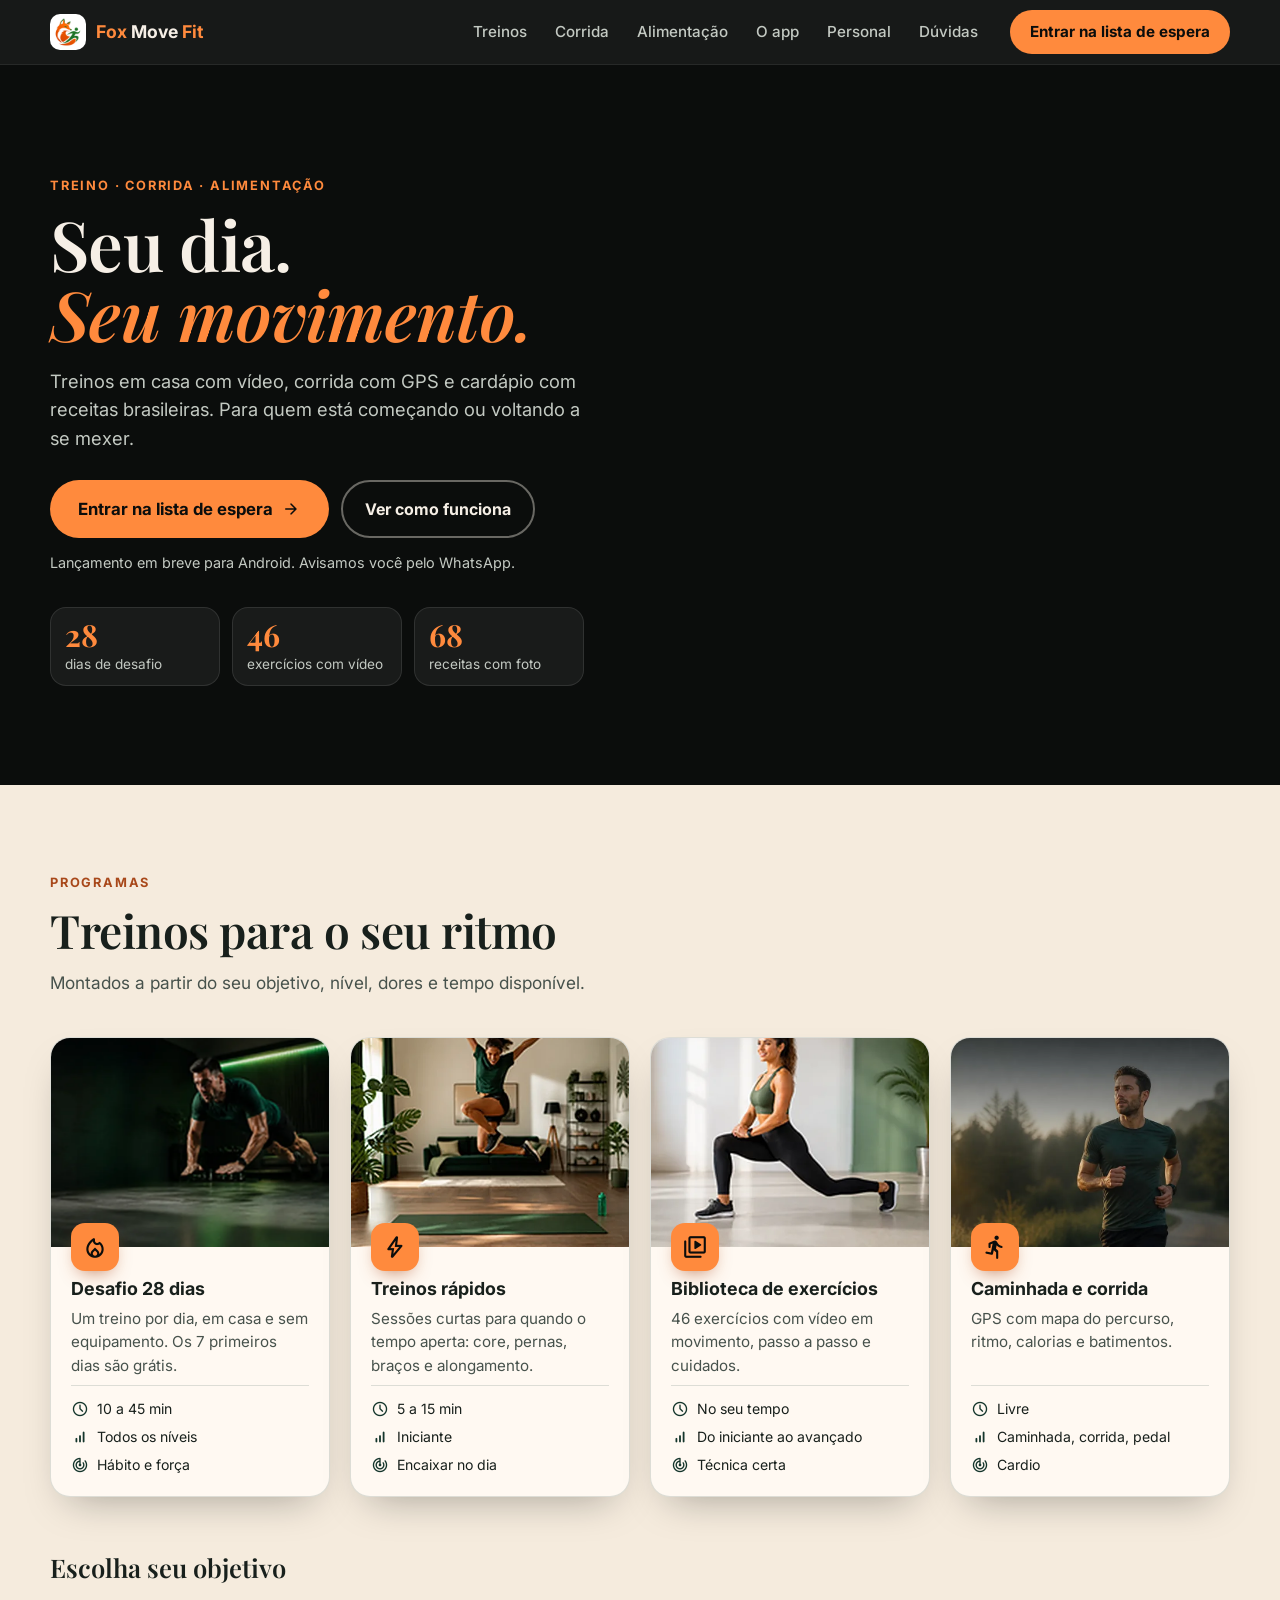
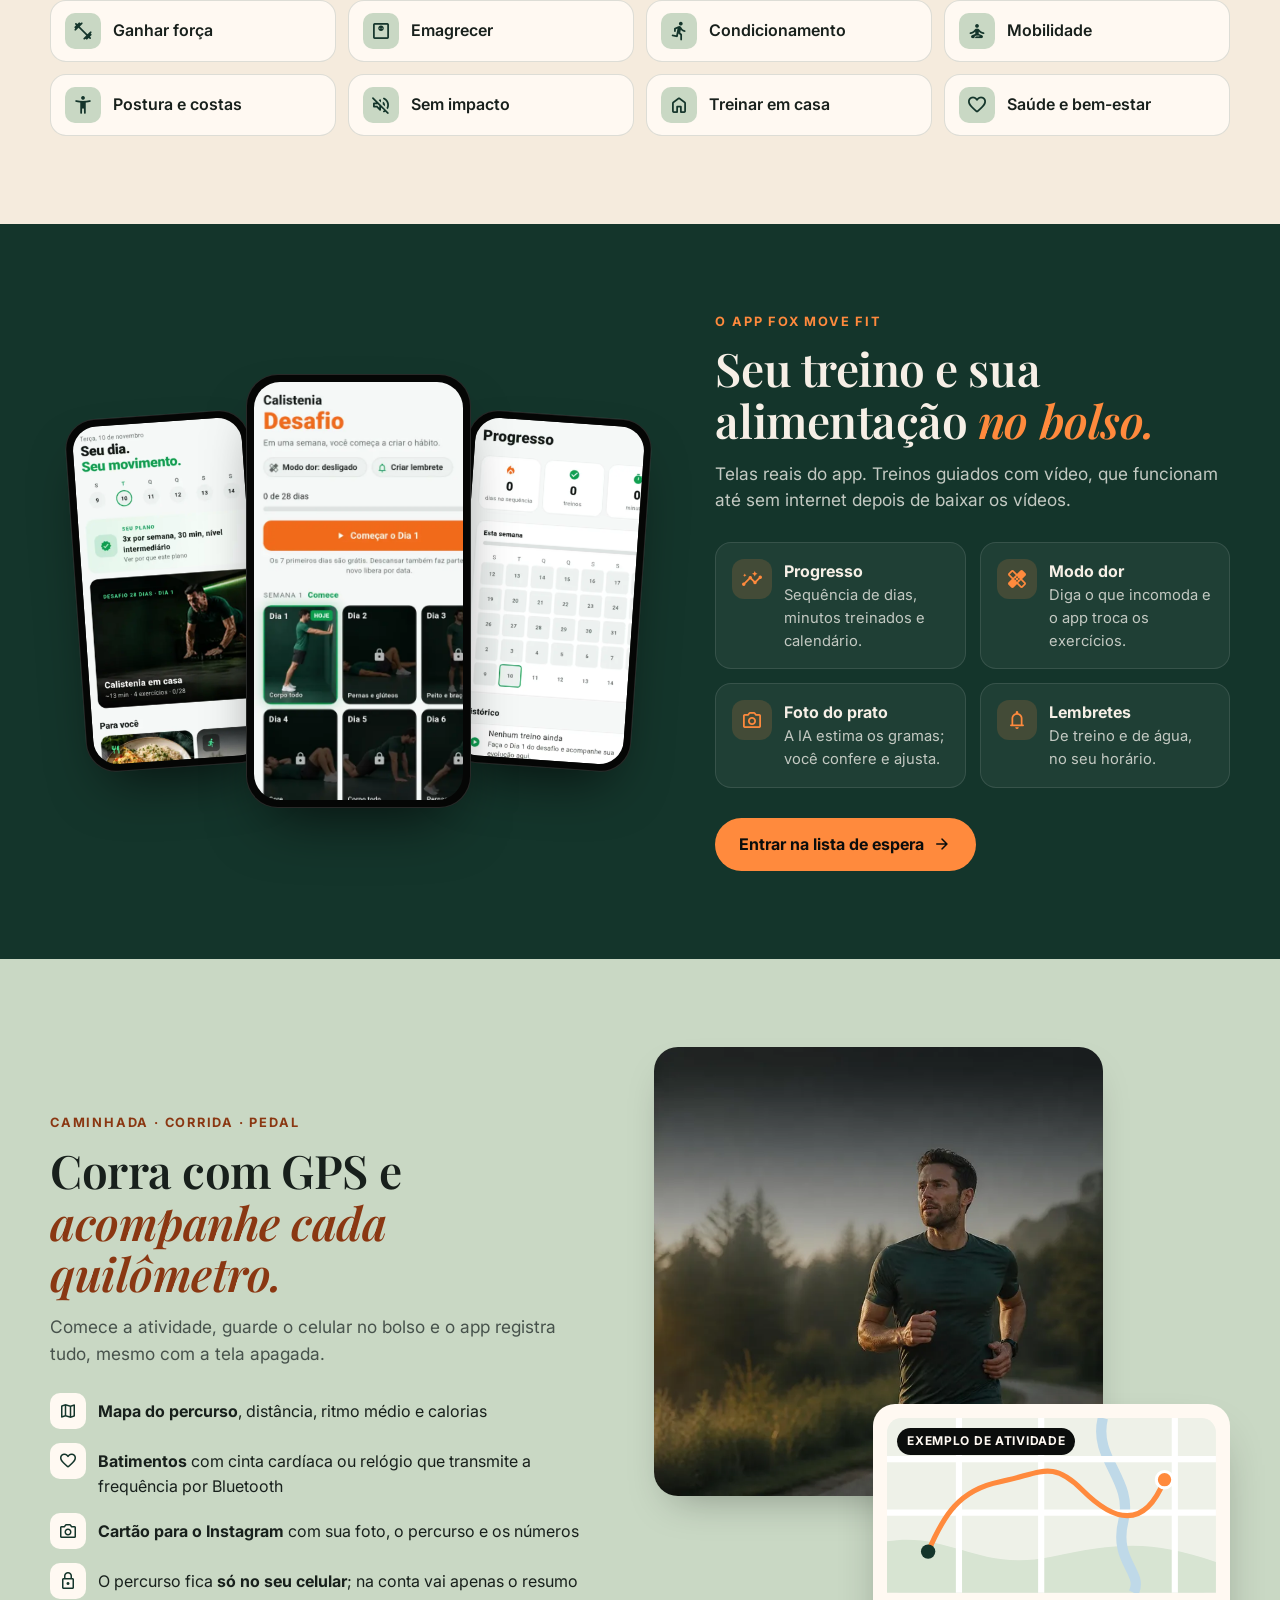
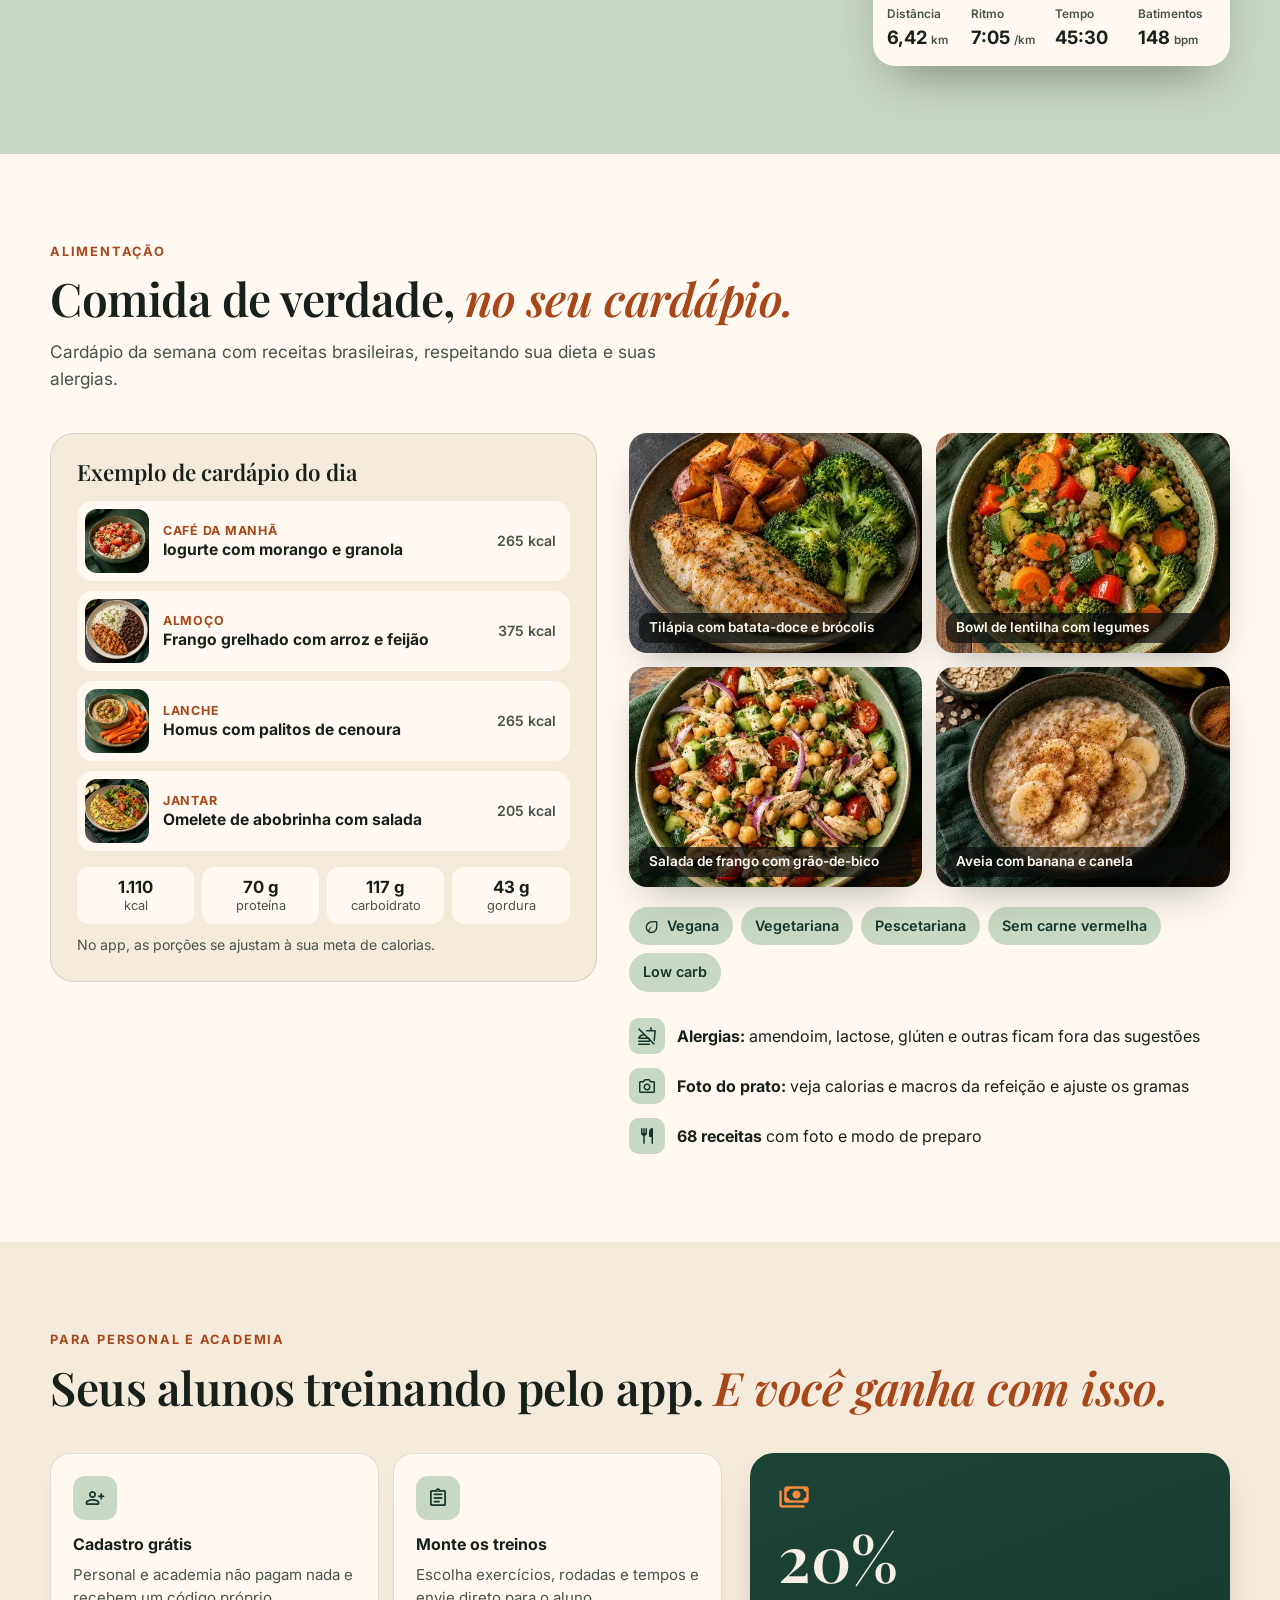
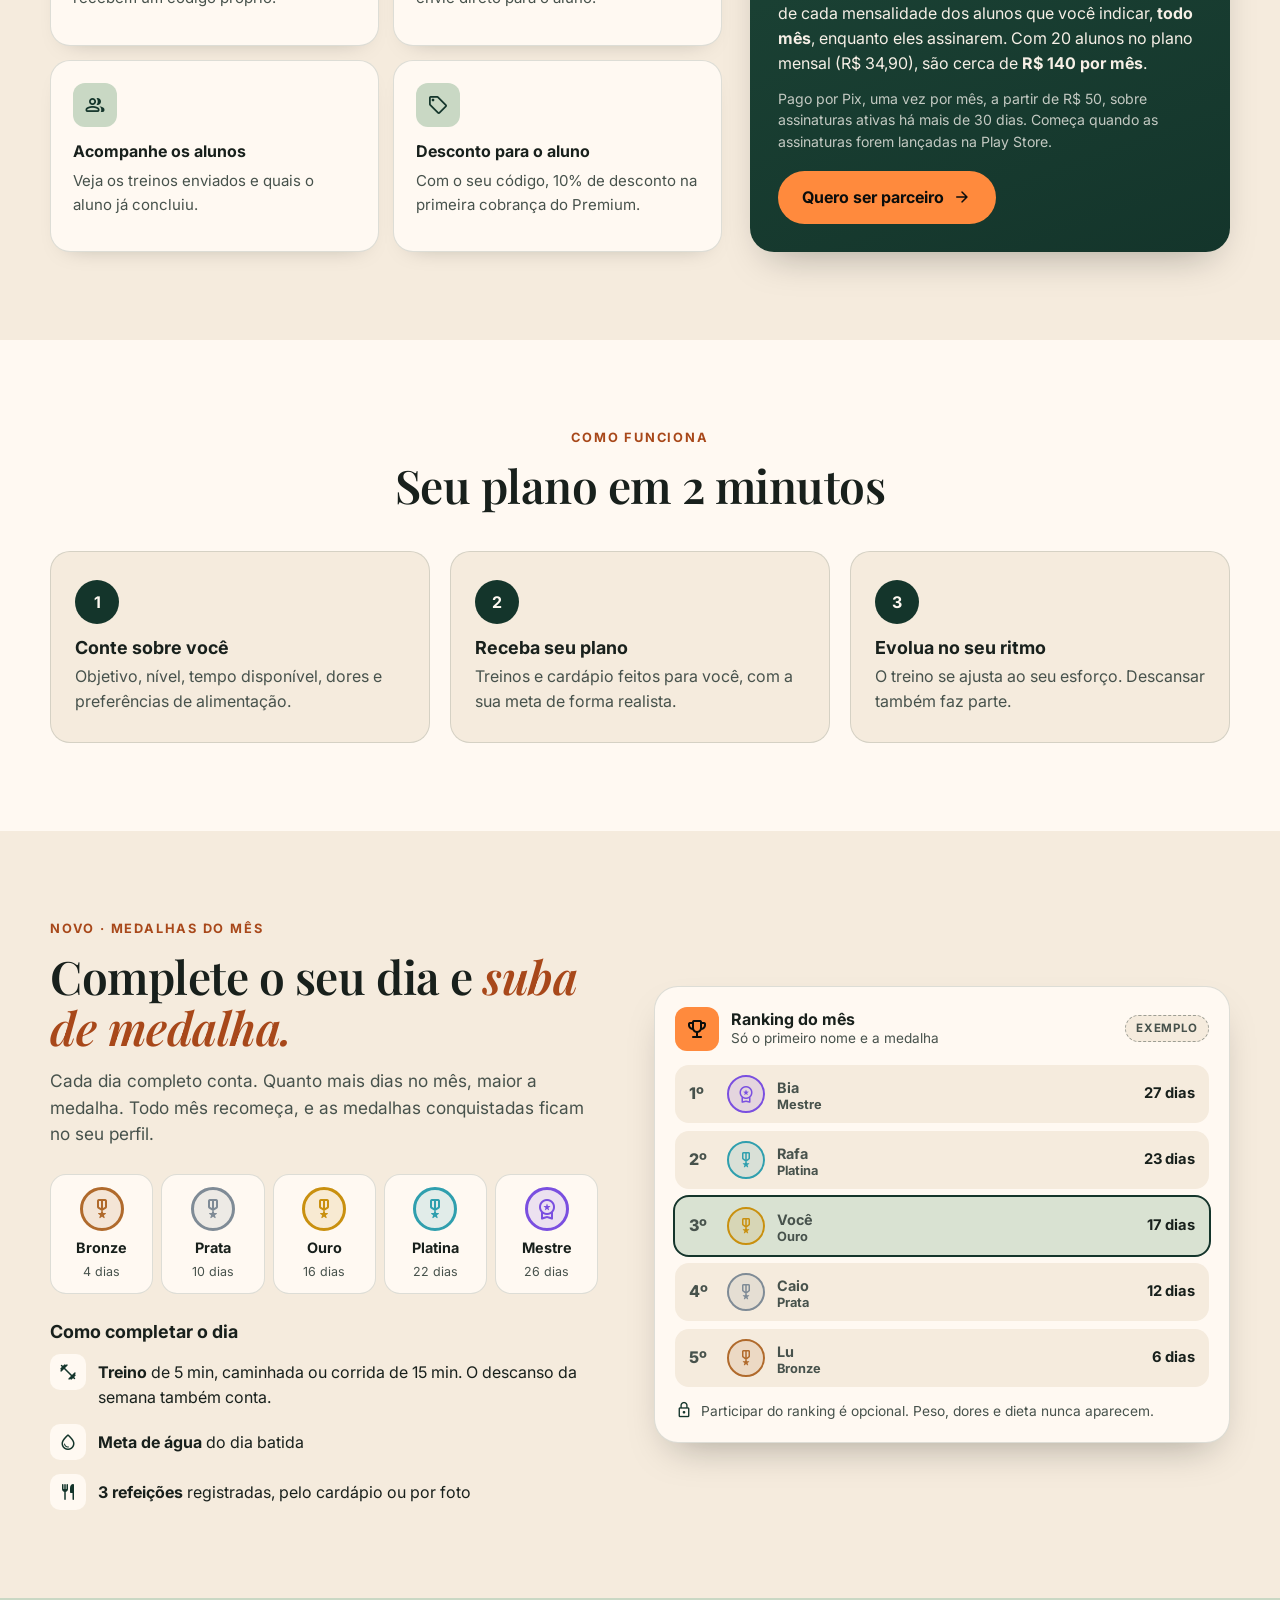
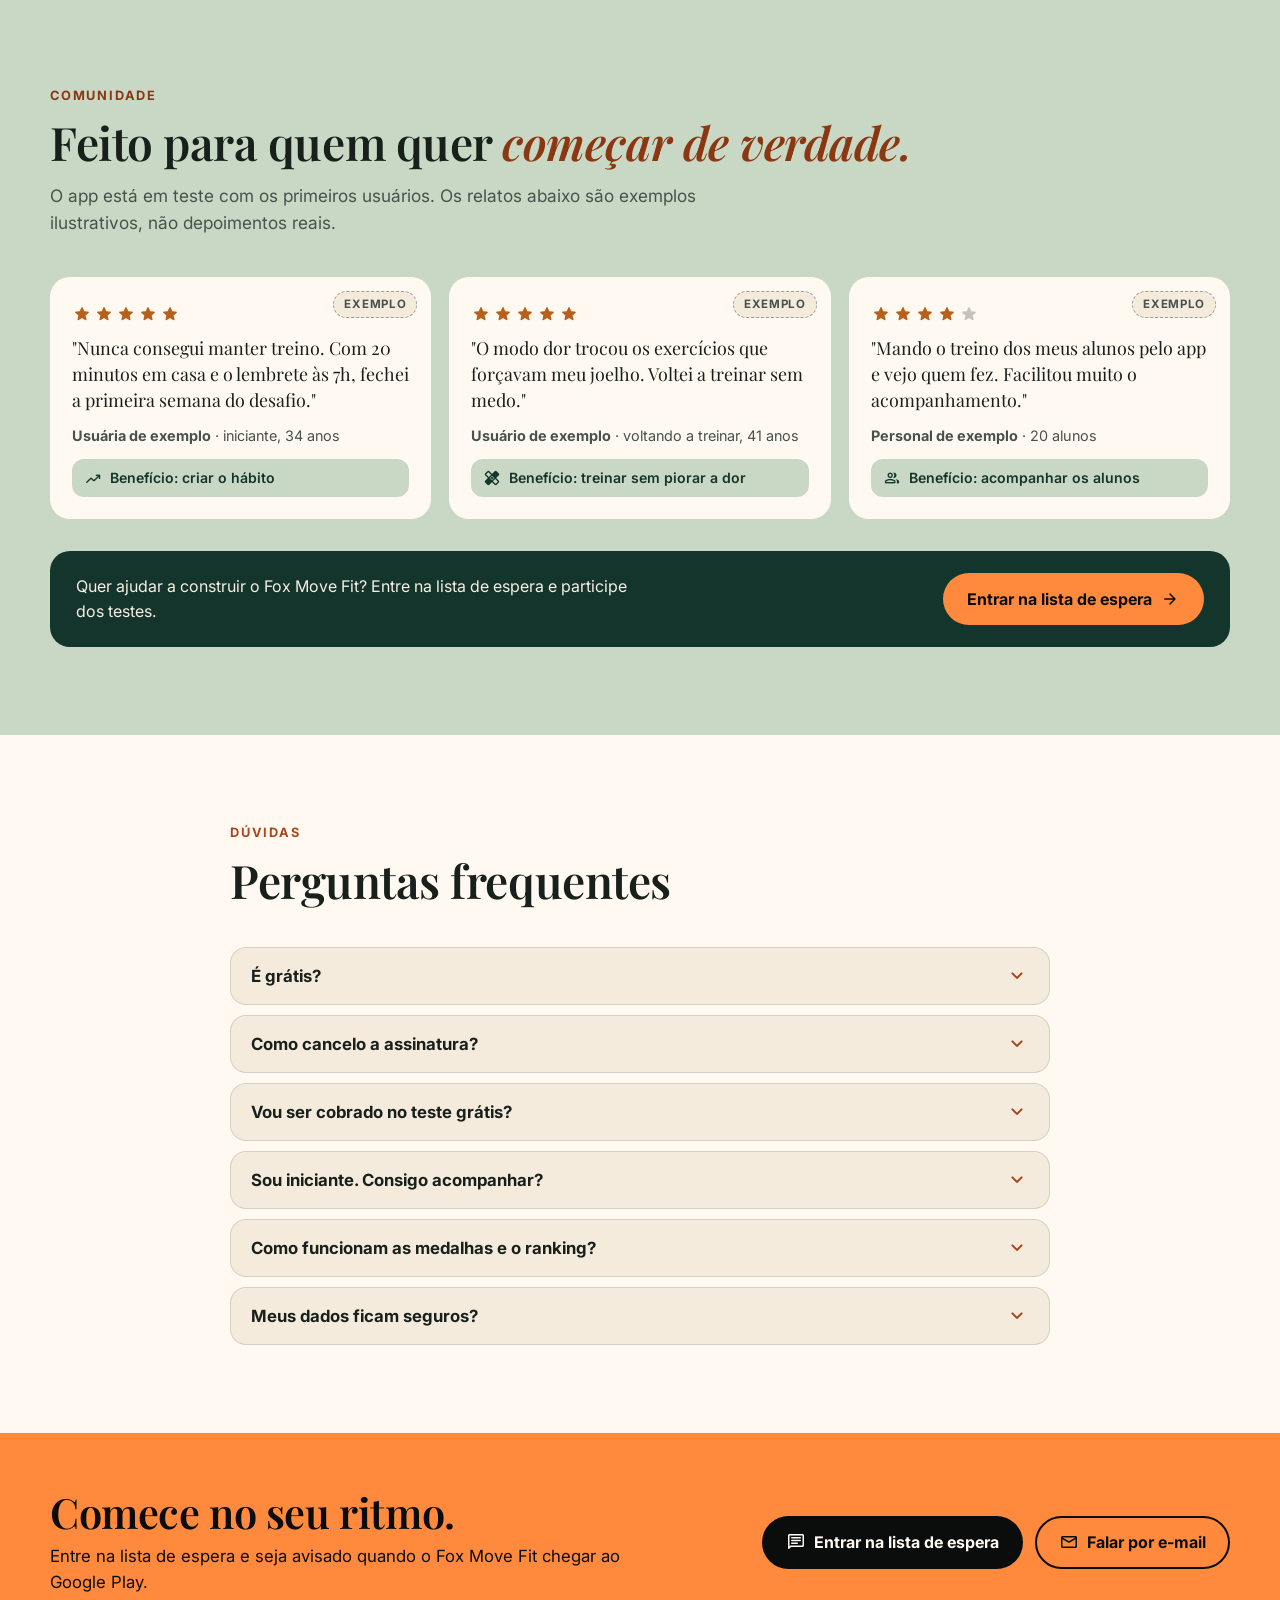
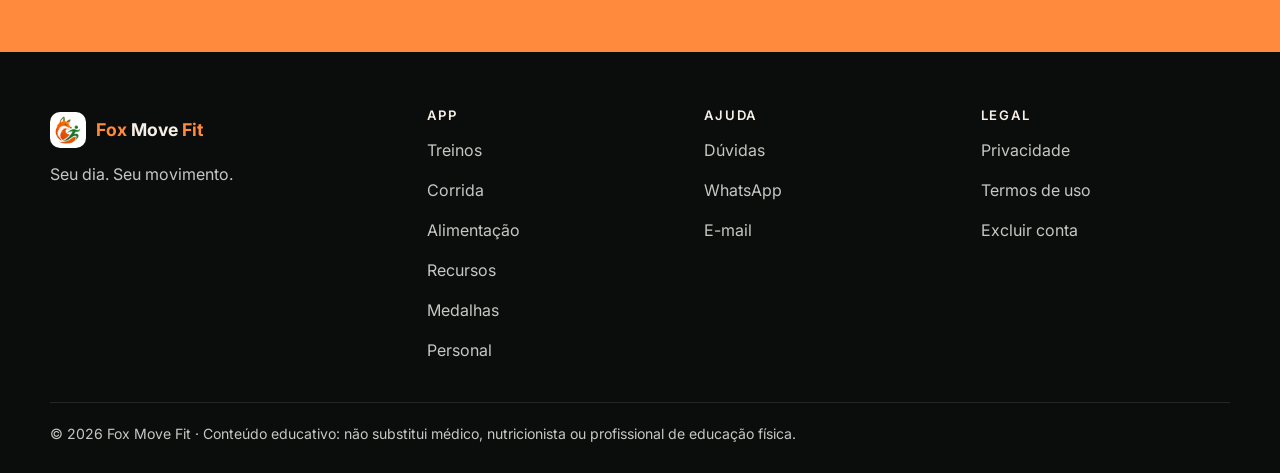
==== commit 4ed33cf9: "Seção Medalhas do mês Co-Authored-By: Claude Opus 5.5 <noreply@anthropic.com> Claude-Session: https:" ====
--- a/index.html
+++ b/index.html
@@ -19,8 +19,8 @@
 <link rel="preconnect" href="https://fonts.googleapis.com"><link rel="preconnect" href="https://fonts.gstatic.com" crossorigin>
 <link href="https://fonts.googleapis.com/css2?family=Playfair+Display:ital,wght@0,500;0,600;1,500&family=Inter:wght@400;500;600;700&display=swap" rel="stylesheet">
 <!-- Ícones Material (os mesmos do app), só os usados aqui. -->
-<link href="https://fonts.googleapis.com/css2?family=Material+Symbols+Rounded:opsz,wght,FILL,GRAD@24,500,0..1,0&icon_names=accessibility_new,arrow_forward,assignment,bolt,chat,check,close,directions_run,eco,expand_more,favorite,fitness_center,group,healing,home,insights,local_fire_department,lock,mail,map,menu,monitor_weight,no_food,notifications,payments,person_add,photo_camera,restaurant,schedule,self_improvement,sell,signal_cellular_alt,speed,sports_gymnastics,star,timer,track_changes,trending_up,video_library,volume_off&display=block" rel="stylesheet">
-<link rel="stylesheet" href="/estilo.css?v=202611111">
+<link href="https://fonts.googleapis.com/css2?family=Material+Symbols+Rounded:opsz,wght,FILL,GRAD@24,500,0..1,0&icon_names=accessibility_new,arrow_forward,assignment,bolt,chat,check,close,directions_run,eco,emoji_events,expand_more,favorite,fitness_center,group,healing,home,insights,local_fire_department,lock,mail,map,menu,military_tech,monitor_weight,no_food,notifications,payments,person_add,photo_camera,restaurant,schedule,self_improvement,sell,signal_cellular_alt,speed,sports_gymnastics,star,timer,track_changes,trending_up,video_library,volume_off,water_drop,workspace_premium&display=block" rel="stylesheet">
+<link rel="stylesheet" href="/estilo.css?v=202611121">
 </head>
 <body>
 <a class="skip" href="#conteudo">Pular para o conteúdo</a>
@@ -273,7 +273,47 @@
     </div>
   </section>
 
-  <!-- 8. Prova social (verde-floresta) -->
+  <!-- 8. Medalhas do mês (creme) -->
+  <section id="medalhas" class="sec cream" aria-labelledby="t-medalhas">
+    <div class="wrap split medals-sec">
+      <div>
+        <p class="eyebrow">Novo · Medalhas do mês</p>
+        <h2 id="t-medalhas">Complete o seu dia e <em>suba de medalha.</em></h2>
+        <p class="sub">Cada dia completo conta. Quanto mais dias no mês, maior a medalha. Todo mês recomeça, e as medalhas conquistadas ficam no seu perfil.</p>
+        <ul class="tiers" aria-label="Medalhas e dias completos necessários">
+          <li class="t-bronze"><span class="ms" aria-hidden="true">military_tech</span><b>Bronze</b><small>4 dias</small></li>
+          <li class="t-prata"><span class="ms" aria-hidden="true">military_tech</span><b>Prata</b><small>10 dias</small></li>
+          <li class="t-ouro"><span class="ms" aria-hidden="true">military_tech</span><b>Ouro</b><small>16 dias</small></li>
+          <li class="t-platina"><span class="ms" aria-hidden="true">military_tech</span><b>Platina</b><small>22 dias</small></li>
+          <li class="t-mestre"><span class="ms" aria-hidden="true">workspace_premium</span><b>Mestre</b><small>26 dias</small></li>
+        </ul>
+        <h3 class="rules-title">Como completar o dia</h3>
+        <ul class="ticks">
+          <li><span class="ms" aria-hidden="true">fitness_center</span><span><b>Treino</b> de 5 min, caminhada ou corrida de 15 min. O descanso da semana também conta.</span></li>
+          <li><span class="ms" aria-hidden="true">water_drop</span><span><b>Meta de água</b> do dia batida</span></li>
+          <li><span class="ms" aria-hidden="true">restaurant</span><span><b>3 refeições</b> registradas, pelo cardápio ou por foto</span></li>
+        </ul>
+      </div>
+      <!-- Ranking ilustrativo: nomes e números de exemplo, marcados como "Exemplo" na página. -->
+      <figure class="board" aria-labelledby="t-board">
+        <div class="board-head">
+          <span class="ms" aria-hidden="true">emoji_events</span>
+          <p id="t-board"><b>Ranking do mês</b><span>Só o primeiro nome e a medalha</span></p>
+          <span class="badge">Exemplo</span>
+        </div>
+        <ol class="board-list">
+          <li><span class="pos">1º</span><span class="medal t-mestre"><span class="ms" aria-hidden="true">workspace_premium</span></span><span class="who"><b>Bia</b><small>Mestre</small></span><span class="d">27 dias</span></li>
+          <li><span class="pos">2º</span><span class="medal t-platina"><span class="ms" aria-hidden="true">military_tech</span></span><span class="who"><b>Rafa</b><small>Platina</small></span><span class="d">23 dias</span></li>
+          <li class="me"><span class="pos">3º</span><span class="medal t-ouro"><span class="ms" aria-hidden="true">military_tech</span></span><span class="who"><b>Você</b><small>Ouro</small></span><span class="d">17 dias</span></li>
+          <li><span class="pos">4º</span><span class="medal t-prata"><span class="ms" aria-hidden="true">military_tech</span></span><span class="who"><b>Caio</b><small>Prata</small></span><span class="d">12 dias</span></li>
+          <li><span class="pos">5º</span><span class="medal t-bronze"><span class="ms" aria-hidden="true">military_tech</span></span><span class="who"><b>Lu</b><small>Bronze</small></span><span class="d">6 dias</span></li>
+        </ol>
+        <figcaption><span class="ms" aria-hidden="true">lock</span>Participar do ranking é opcional. Peso, dores e dieta nunca aparecem.</figcaption>
+      </figure>
+    </div>
+  </section>
+
+  <!-- 9. Prova social (verde-floresta) -->
   <section id="depoimentos" class="sec sage" aria-labelledby="t-depo">
     <div class="wrap">
       <header class="head">
@@ -316,7 +356,7 @@
     </div>
   </section>
 
-  <!-- 9. Dúvidas (branco quente) -->
+  <!-- 10. Dúvidas (branco quente) -->
   <section id="duvidas" class="sec warm" aria-labelledby="t-duvidas">
     <div class="wrap narrow">
       <header class="head">
@@ -328,12 +368,13 @@
         <details><summary>Como cancelo a assinatura?</summary><p>No Google Play: toque na sua foto → Pagamentos e assinaturas → Assinaturas → Fox Move Fit → Cancelar. Você continua com o Premium até o fim do período pago.</p></details>
         <details><summary>Vou ser cobrado no teste grátis?</summary><p>Não. Nada é cobrado nos 7 dias de teste e avisamos 2 dias antes da primeira cobrança.</p></details>
         <details><summary>Sou iniciante. Consigo acompanhar?</summary><p>Sim. O treino começa leve, tem vídeo e explicação de cada exercício, e fica mais leve ou mais forte conforme o seu esforço.</p></details>
+        <details><summary>Como funcionam as medalhas e o ranking?</summary><p>Todo dia em que você treina (ou descansa no dia previsto), bate a meta de água e registra 3 refeições conta como dia completo. Com 4 dias você ganha Bronze; com 10, Prata; 16, Ouro; 22, Platina; e 26, Mestre. As medalhas recomeçam todo mês. O ranking é opcional e mostra só o seu primeiro nome, a medalha e os dias.</p></details>
         <details><summary>Meus dados ficam seguros?</summary><p>Usamos seus dados só para o app funcionar, sem anúncios e sem vender nada. Você pode exportar ou excluir tudo pelo app. Veja a <a href="/privacidade/">Política de Privacidade</a>.</p></details>
       </div>
     </div>
   </section>
 
-  <!-- 10. Chamada final -->
+  <!-- 11. Chamada final -->
   <section class="final" aria-labelledby="t-final">
     <div class="wrap final-in">
       <div>
@@ -355,7 +396,7 @@
         <a class="brand" href="/"><img src="/img/icone-192.png" alt="" width="36" height="36" loading="lazy"><span><span class="fox">Fox</span> <span class="move">Move</span> <span class="fit">Fit</span></span></a>
         <p>Seu dia. Seu movimento.</p>
       </div>
-      <nav aria-label="App"><h2>App</h2><a href="#programas">Treinos</a><a href="#corrida">Corrida</a><a href="#alimentacao">Alimentação</a><a href="#app">Recursos</a><a href="#personal">Personal</a></nav>
+      <nav aria-label="App"><h2>App</h2><a href="#programas">Treinos</a><a href="#corrida">Corrida</a><a href="#alimentacao">Alimentação</a><a href="#app">Recursos</a><a href="#medalhas">Medalhas</a><a href="#personal">Personal</a></nav>
       <nav aria-label="Ajuda"><h2>Ajuda</h2><a href="#duvidas">Dúvidas</a><a href="https://wa.me/5541992341088" target="_blank" rel="noopener">WhatsApp</a><a href="mailto:foxmovefit.app@gmail.com">E-mail</a></nav>
       <nav aria-label="Legal"><h2>Legal</h2><a href="/privacidade/">Privacidade</a><a href="/termos/">Termos de uso</a><a href="/excluir-conta/">Excluir conta</a></nav>
     </div>
--- a/estilo.css
+++ b/estilo.css
@@ -255,6 +255,33 @@
 .doc ol { list-style: decimal; }
 .doc a { color: var(--orange-ink); font-weight: 600; }
 .doc strong { color: var(--ink); }
+
+/* Medalhas do mês */
+.t-bronze { --m: #b06a2c; } .t-prata { --m: #7f8b96; } .t-ouro { --m: #c9900f; } .t-platina { --m: #2f9fae; } .t-mestre { --m: #7a4fe0; }
+.tiers { display: grid; grid-template-columns: repeat(5, 1fr); gap: 8px; margin-top: 26px; }
+.tiers li { display: flex; flex-direction: column; align-items: center; gap: 2px; padding: 12px 4px; border-radius: 16px; background: var(--warm); border: 1px solid var(--line); text-align: center; }
+.tiers .ms { width: 44px; height: 44px; display: grid; place-items: center; border-radius: 50%; border: 3px solid var(--m); color: var(--m); background: color-mix(in srgb, var(--m) 14%, transparent); font-size: 24px; margin-bottom: 4px; }
+.tiers b { font-size: .9rem; }
+.tiers small { font-size: .78rem; color: var(--ink-2); }
+.rules-title { margin-top: 28px; }
+.rules-title + .ticks { margin-top: 12px; }
+.board { background: var(--warm); border-radius: 24px; padding: 20px; box-shadow: var(--shadow); border: 1px solid var(--line); }
+.board-head { display: flex; align-items: center; gap: 12px; margin-bottom: 14px; }
+.board-head > .ms { width: 44px; height: 44px; display: grid; place-items: center; border-radius: 12px; background: var(--orange); color: var(--black); font-size: 24px; }
+.board-head p { flex: 1; display: flex; flex-direction: column; line-height: 1.3; }
+.board-head p span { font-size: .85rem; color: var(--ink-2); }
+.board-head .badge { position: static; }
+.board-list { display: flex; flex-direction: column; gap: 8px; }
+.board-list li { display: flex; align-items: center; gap: 12px; padding: 10px 14px; border-radius: 14px; background: var(--cream); }
+.board-list li.me { background: color-mix(in srgb, var(--sage) 70%, var(--warm)); outline: 2px solid var(--forest); }
+.pos { width: 26px; font-weight: 800; color: var(--ink-2); }
+.medal { width: 38px; height: 38px; display: grid; place-items: center; border-radius: 50%; border: 2px solid var(--m); color: var(--m); background: color-mix(in srgb, var(--m) 14%, transparent); flex: none; }
+.medal .ms { font-size: 20px; }
+.board-list .who { flex: 1; display: flex; flex-direction: column; line-height: 1.25; }
+.board-list .who small { color: var(--ink-2); font-weight: 700; font-size: .8rem; }
+.board-list .d { font-weight: 700; font-size: .92rem; white-space: nowrap; }
+.board figcaption { display: flex; gap: 8px; align-items: flex-start; margin-top: 14px; font-size: .86rem; color: var(--ink-2); }
+.board figcaption .ms { font-size: 18px; color: var(--forest); }
 
 /* Tablet */
 @media (max-width: 1080px) {
@@ -326,6 +353,12 @@
   .mapcard { position: relative; right: auto; width: auto; margin: -48px 12px 0; }
   .pro-steps li, .steps li { display: grid; grid-template-columns: 44px 1fr; column-gap: 14px; row-gap: 2px; padding: 16px; align-items: start; }
   .pro-steps .ms, .steps .num { grid-row: span 2; margin: 0; }
+  .tiers { gap: 4px; }
+  .tiers li { padding: 10px 2px; }
+  .tiers .ms { width: 36px; height: 36px; font-size: 20px; border-width: 2px; }
+  .tiers b { font-size: .78rem; }
+  .tiers small { font-size: .7rem; }
+  .board { padding: 14px; }
   .steps h3 { margin: 0; }
   .runstats { grid-template-columns: repeat(2, 1fr); row-gap: 8px; }
   .menu-day { padding: 18px; }
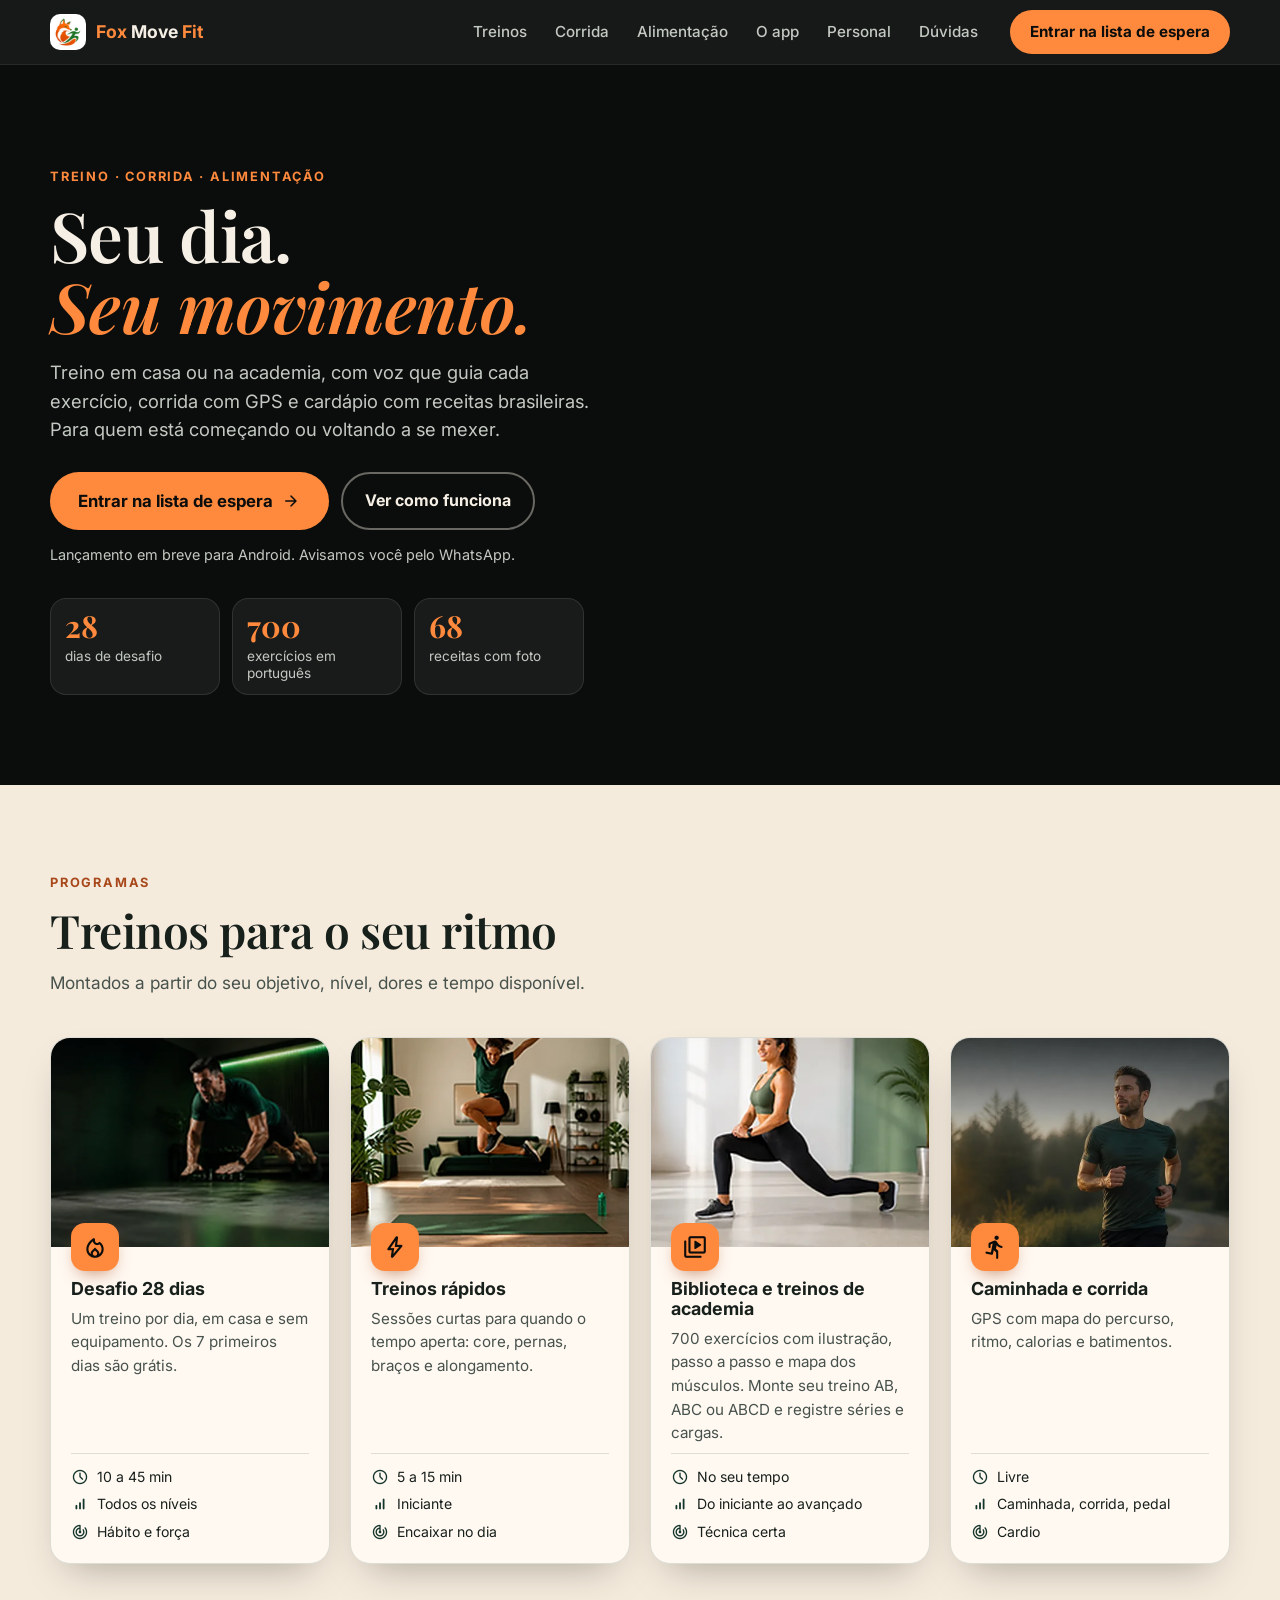
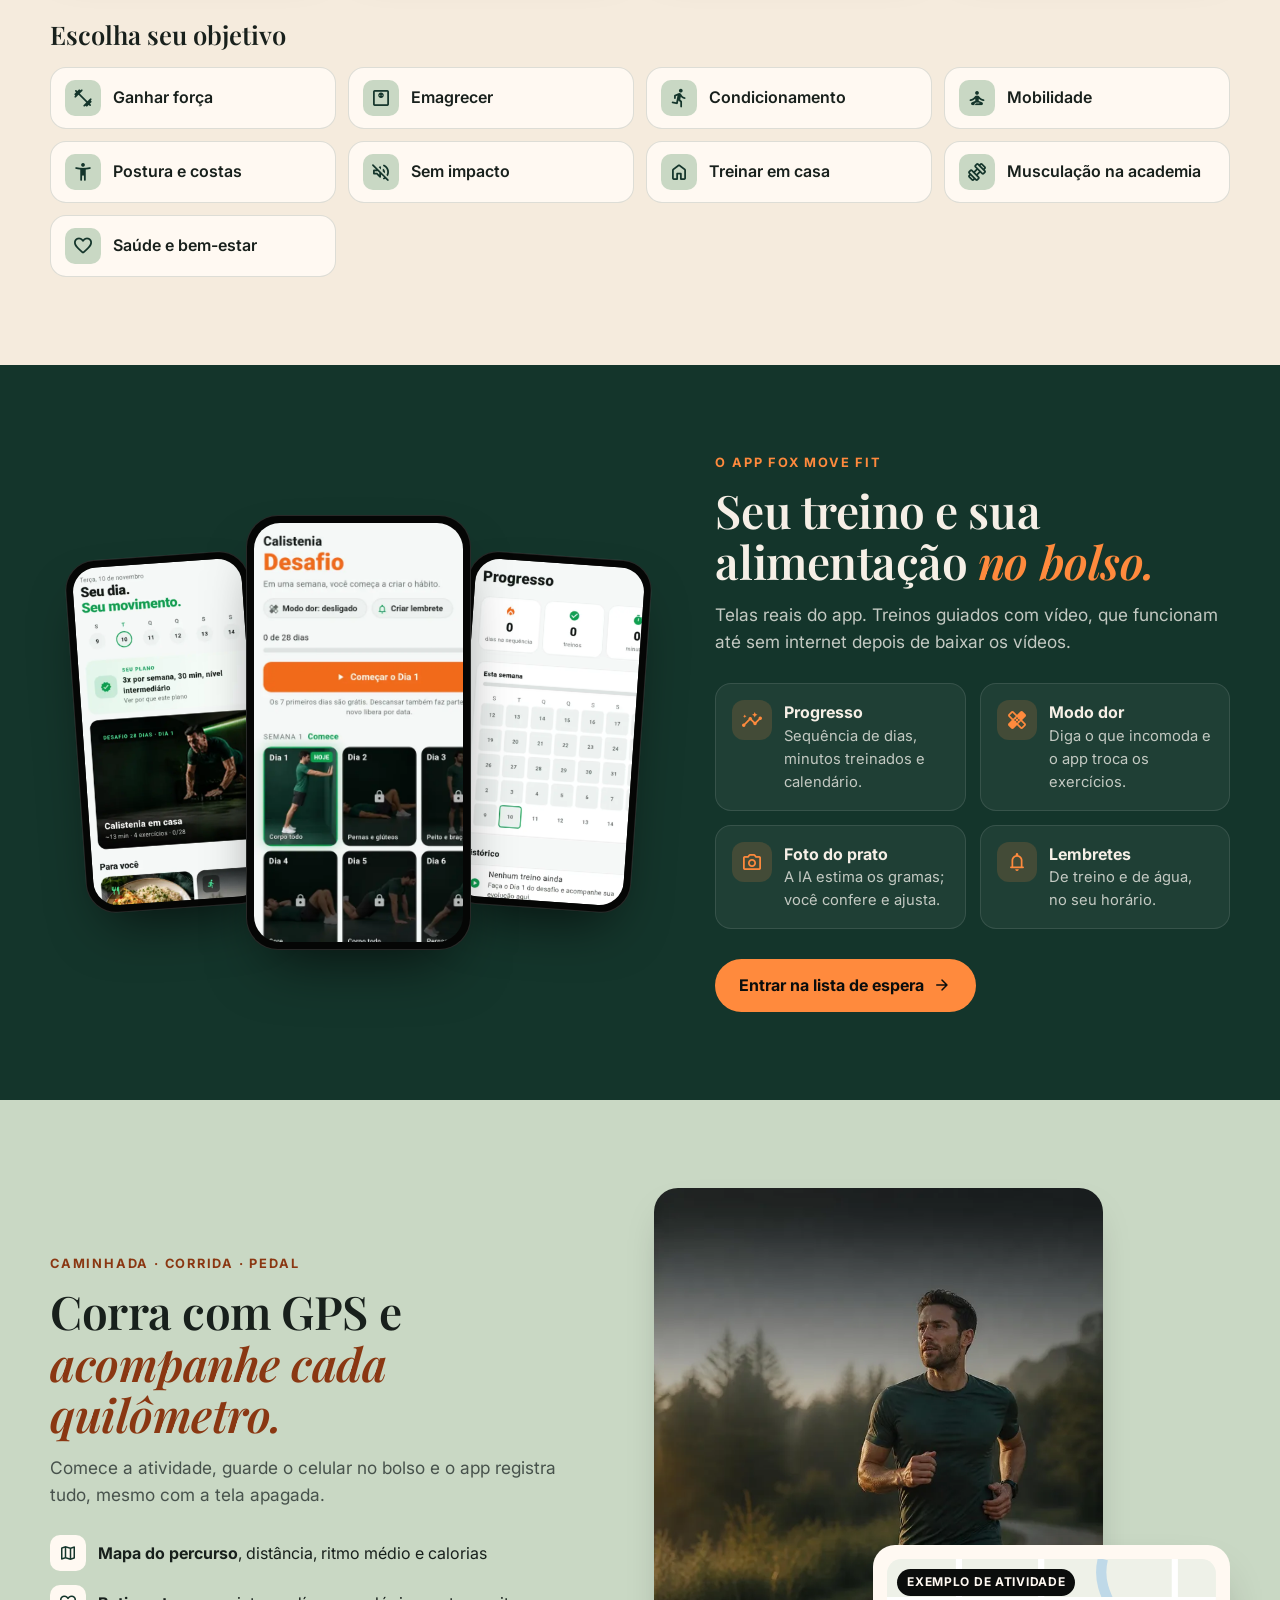
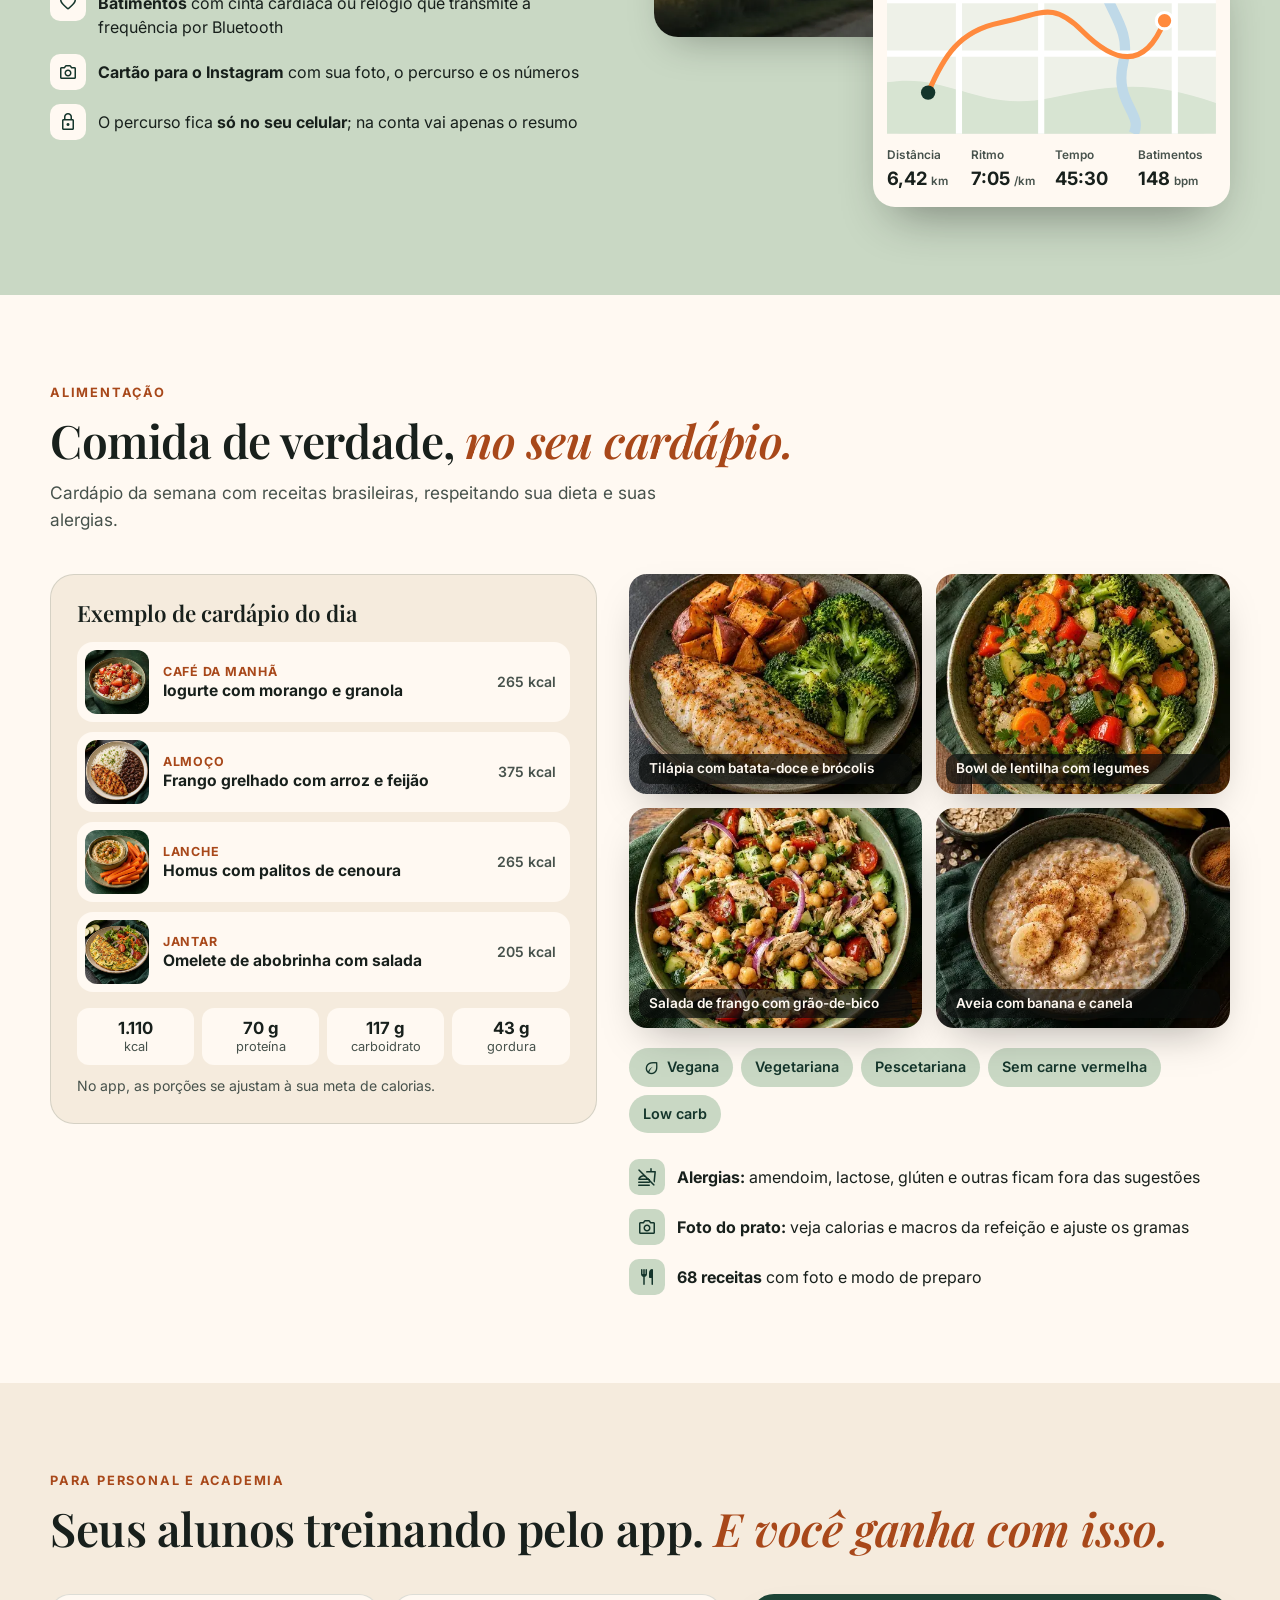
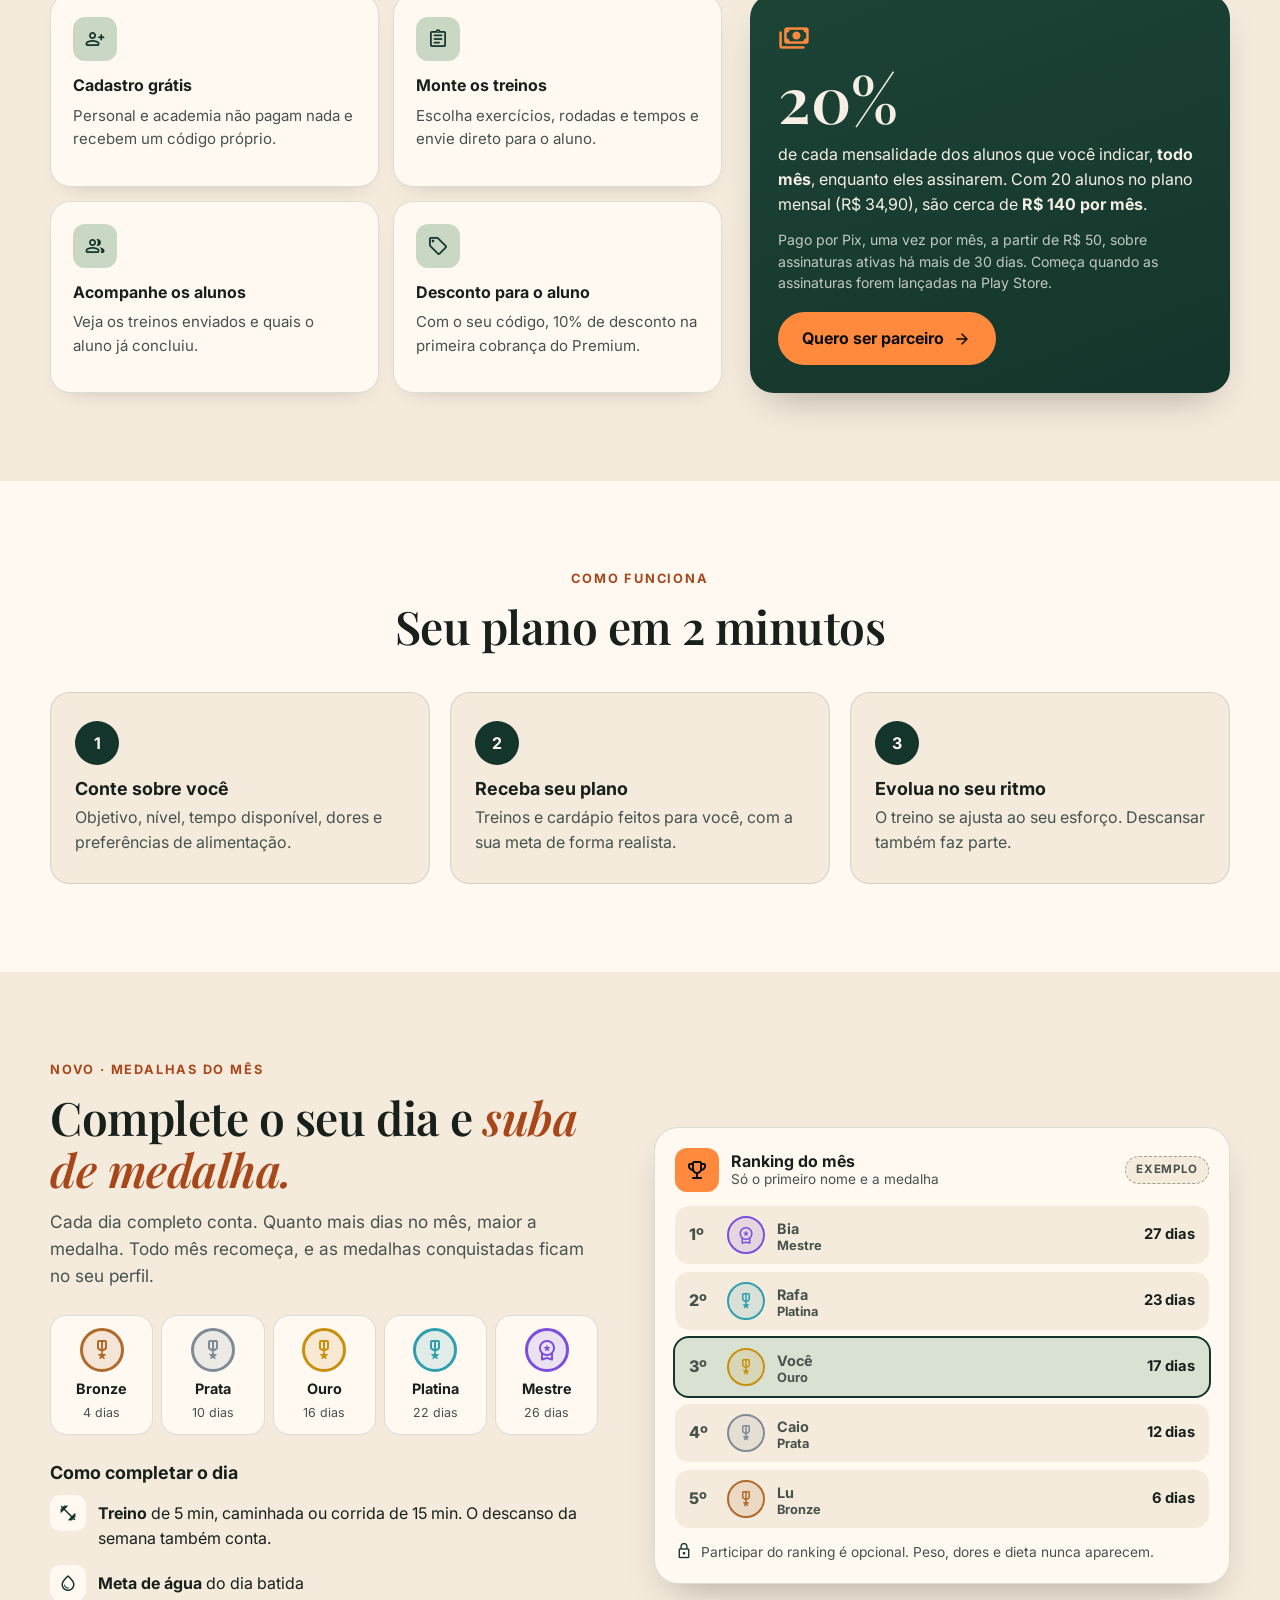
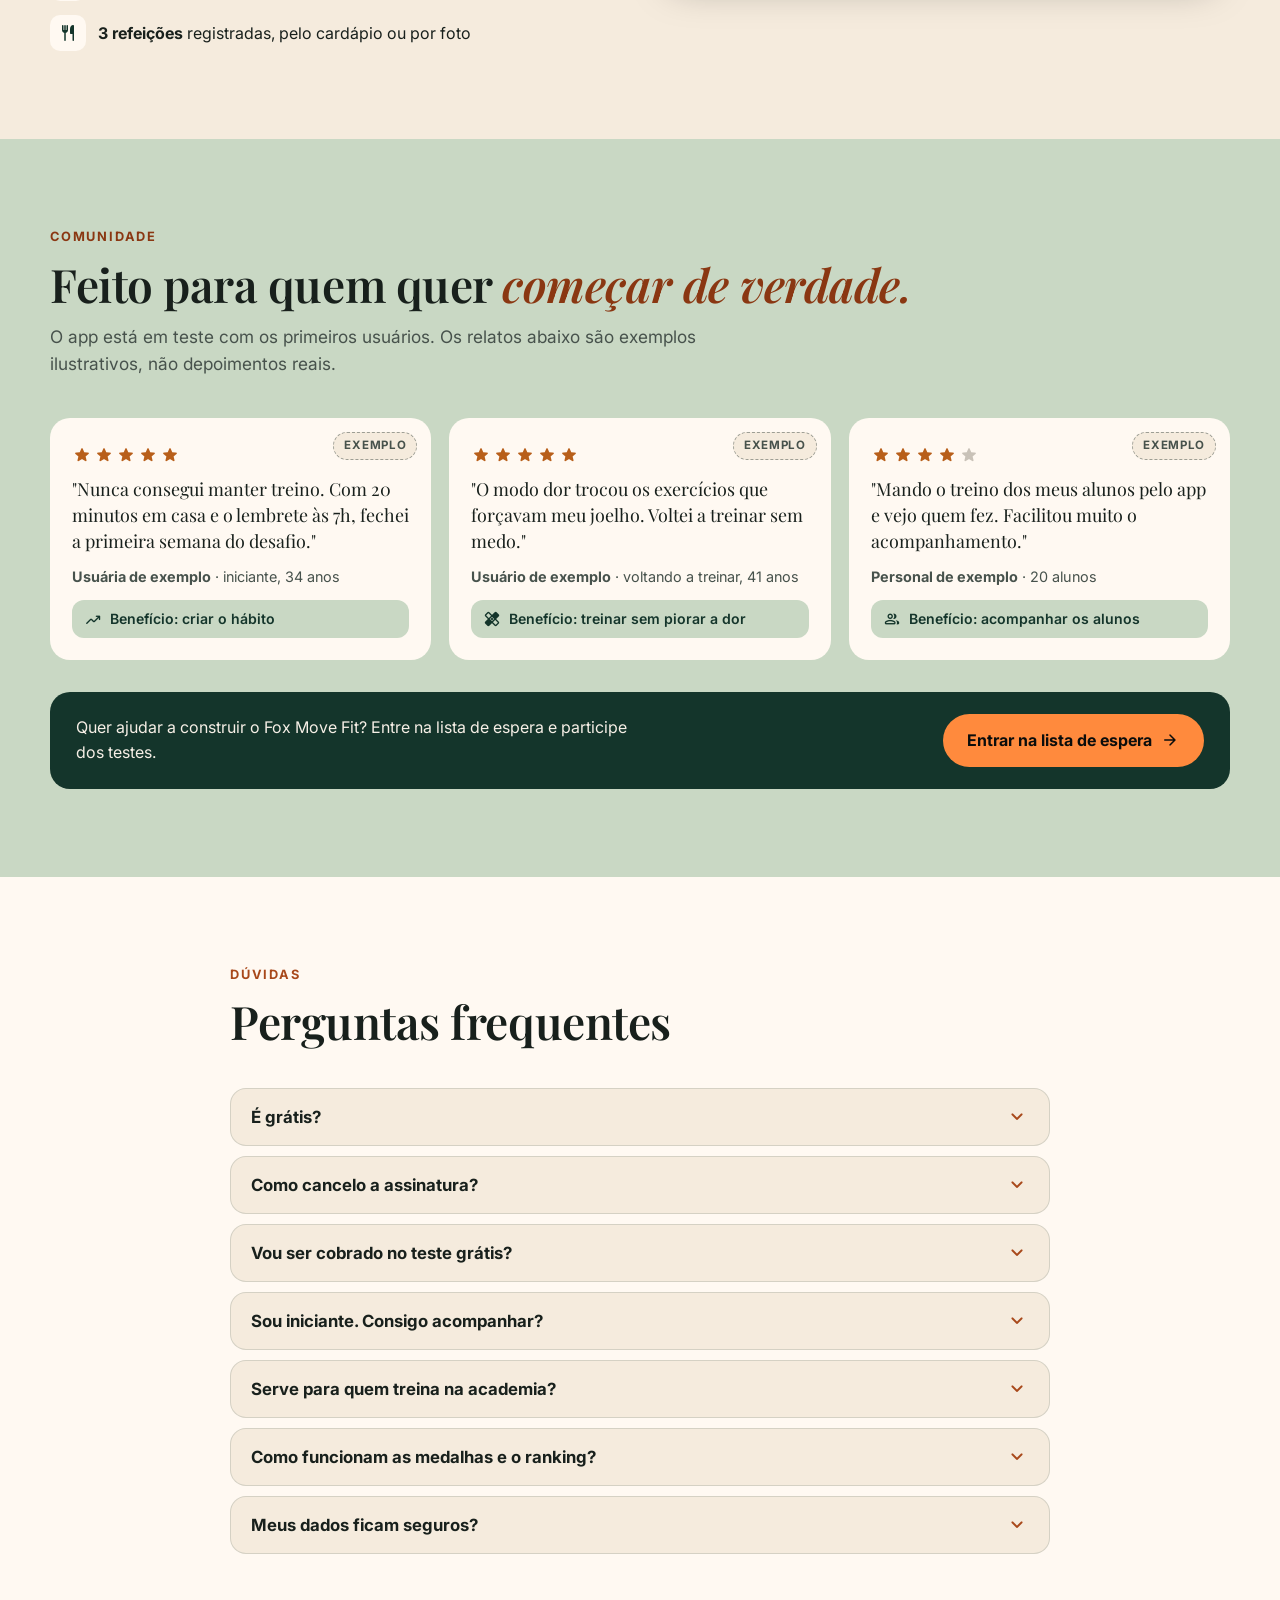
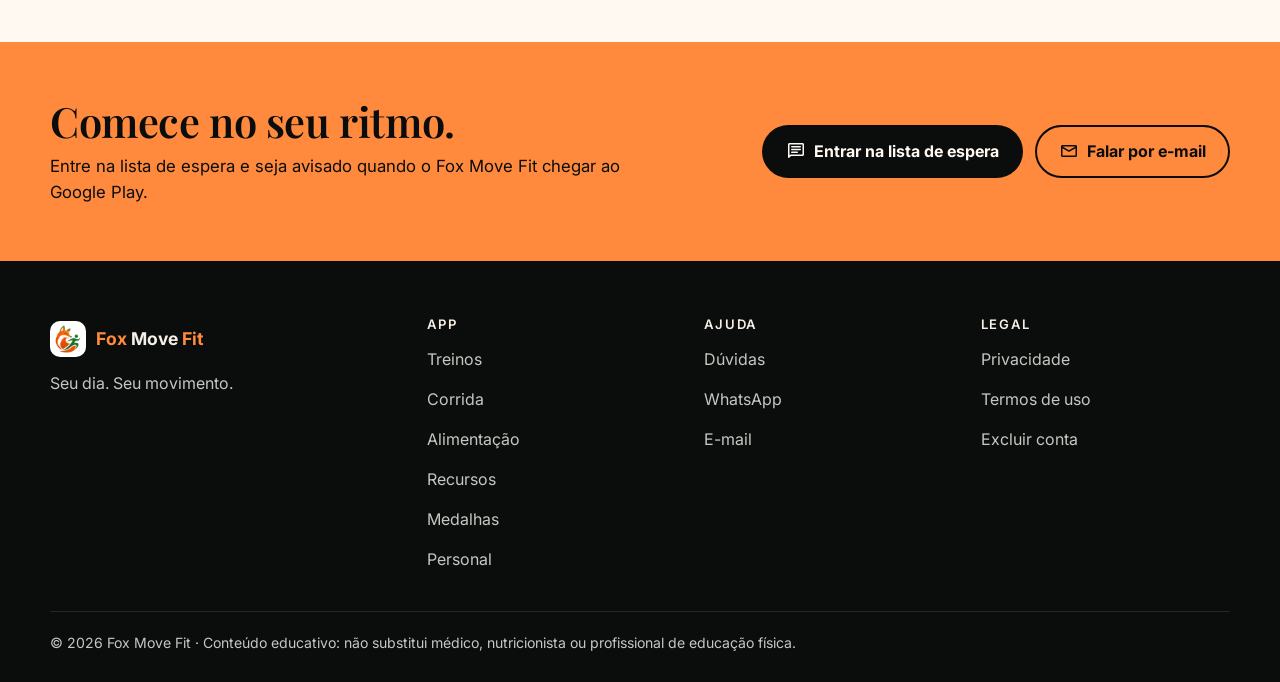
==== commit d58def9b: "Banner da raposa, textos de academia e painel da equipe (/admin) Co-Authored-By: Claude Opus 5.5 <no" ====
--- a/index.html
+++ b/index.html
@@ -19,7 +19,7 @@
 <link rel="preconnect" href="https://fonts.googleapis.com"><link rel="preconnect" href="https://fonts.gstatic.com" crossorigin>
 <link href="https://fonts.googleapis.com/css2?family=Playfair+Display:ital,wght@0,500;0,600;1,500&family=Inter:wght@400;500;600;700&display=swap" rel="stylesheet">
 <!-- Ícones Material (os mesmos do app), só os usados aqui. -->
-<link href="https://fonts.googleapis.com/css2?family=Material+Symbols+Rounded:opsz,wght,FILL,GRAD@24,500,0..1,0&icon_names=accessibility_new,arrow_forward,assignment,bolt,chat,check,close,directions_run,eco,emoji_events,expand_more,favorite,fitness_center,group,healing,home,insights,local_fire_department,lock,mail,map,menu,military_tech,monitor_weight,no_food,notifications,payments,person_add,photo_camera,restaurant,schedule,self_improvement,sell,signal_cellular_alt,speed,sports_gymnastics,star,timer,track_changes,trending_up,video_library,volume_off,water_drop,workspace_premium&display=block" rel="stylesheet">
+<link href="https://fonts.googleapis.com/css2?family=Material+Symbols+Rounded:opsz,wght,FILL,GRAD@24,500,0..1,0&icon_names=accessibility_new,arrow_forward,assignment,bolt,chat,check,close,directions_run,eco,emoji_events,exercise,expand_more,favorite,fitness_center,group,healing,home,insights,local_fire_department,lock,mail,map,menu,military_tech,monitor_weight,no_food,notifications,payments,person_add,photo_camera,restaurant,schedule,self_improvement,sell,signal_cellular_alt,speed,sports_gymnastics,star,timer,track_changes,trending_up,video_library,volume_off,water_drop,workspace_premium&display=block" rel="stylesheet">
 <link rel="stylesheet" href="/estilo.css?v=202611121">
 </head>
 <body>
@@ -51,12 +51,12 @@
   <section class="hero" aria-labelledby="titulo">
     <picture class="hero-pic">
       <source media="(max-width: 860px)" srcset="/img/hero-lux-m.webp" width="900" height="675">
-      <img src="/img/hero-lux.webp" width="2000" height="1125" alt="Homem fazendo flexão em um estúdio escuro, com luz laranja" fetchpriority="high" decoding="async">
+      <img src="/img/hero-lux.webp" width="1672" height="941" alt="Raposa do Fox Move Fit levantando um halter em uma academia escura, com luz laranja" fetchpriority="high" decoding="async">
     </picture>
     <div class="wrap hero-txt">
       <p class="eyebrow">Treino · Corrida · Alimentação</p>
       <h1 id="titulo">Seu dia.<br><em>Seu movimento.</em></h1>
-      <p class="lead">Treinos em casa com vídeo, corrida com GPS e cardápio com receitas brasileiras. Para quem está começando ou voltando a se mexer.</p>
+      <p class="lead">Treino em casa ou na academia, com voz que guia cada exercício, corrida com GPS e cardápio com receitas brasileiras. Para quem está começando ou voltando a se mexer.</p>
       <div class="ctas">
         <a class="btn primary big" href="https://wa.me/5541992341088?text=Quero%20entrar%20na%20lista%20de%20espera%20do%20Fox%20Move%20Fit" target="_blank" rel="noopener">Entrar na lista de espera <span class="ms" aria-hidden="true">arrow_forward</span></a>
         <a class="btn ghost" href="#como-funciona">Ver como funciona</a>
@@ -64,7 +64,7 @@
       <p class="note">Lançamento em breve para Android. Avisamos você pelo WhatsApp.</p>
       <ul class="stats" aria-label="O que tem no app">
         <li><b>28</b><span>dias de desafio</span></li>
-        <li><b>46</b><span>exercícios com vídeo</span></li>
+        <li><b>700</b><span>exercícios em português</span></li>
         <li><b>68</b><span>receitas com foto</span></li>
       </ul>
     </div>
@@ -101,8 +101,8 @@
           <img src="/img/prog-exercicios.webp" width="480" height="480" alt="Mulher fazendo avanço com a perna em uma sala clara" loading="lazy" decoding="async">
           <div class="pbody">
             <span class="picon ms" aria-hidden="true">video_library</span>
-            <h3>Biblioteca de exercícios</h3>
-            <p>46 exercícios com vídeo em movimento, passo a passo e cuidados.</p>
+            <h3>Biblioteca e treinos de academia</h3>
+            <p>700 exercícios com ilustração, passo a passo e mapa dos músculos. Monte seu treino AB, ABC ou ABCD e registre séries e cargas.</p>
             <ul class="meta"><li><span class="ms" aria-hidden="true">schedule</span>No seu tempo</li><li><span class="ms" aria-hidden="true">signal_cellular_alt</span>Do iniciante ao avançado</li><li><span class="ms" aria-hidden="true">track_changes</span>Técnica certa</li></ul>
           </div>
         </article>
@@ -126,6 +126,7 @@
         <li><span class="ms" aria-hidden="true">accessibility_new</span>Postura e costas</li>
         <li><span class="ms" aria-hidden="true">volume_off</span>Sem impacto</li>
         <li><span class="ms" aria-hidden="true">home</span>Treinar em casa</li>
+        <li><span class="ms" aria-hidden="true">exercise</span>Musculação na academia</li>
         <li><span class="ms" aria-hidden="true">favorite</span>Saúde e bem-estar</li>
       </ul>
     </div>
@@ -367,8 +368,9 @@
         <details><summary>É grátis?</summary><p>Os 7 primeiros dias do Desafio 28 dias, os treinos rápidos, a biblioteca de exercícios, as atividades com GPS e o registro de água e refeições são grátis. O Premium libera o desafio completo, o plano alimentar da semana e o histórico completo.</p></details>
         <details><summary>Como cancelo a assinatura?</summary><p>No Google Play: toque na sua foto → Pagamentos e assinaturas → Assinaturas → Fox Move Fit → Cancelar. Você continua com o Premium até o fim do período pago.</p></details>
         <details><summary>Vou ser cobrado no teste grátis?</summary><p>Não. Nada é cobrado nos 7 dias de teste e avisamos 2 dias antes da primeira cobrança.</p></details>
-        <details><summary>Sou iniciante. Consigo acompanhar?</summary><p>Sim. O treino começa leve, tem vídeo e explicação de cada exercício, e fica mais leve ou mais forte conforme o seu esforço.</p></details>
-        <details><summary>Como funcionam as medalhas e o ranking?</summary><p>Todo dia em que você treina (ou descansa no dia previsto), bate a meta de água e registra 3 refeições conta como dia completo. Com 4 dias você ganha Bronze; com 10, Prata; 16, Ouro; 22, Platina; e 26, Mestre. As medalhas recomeçam todo mês. O ranking é opcional e mostra só o seu primeiro nome, a medalha e os dias.</p></details>
+        <details><summary>Sou iniciante. Consigo acompanhar?</summary><p>Sim. O treino começa leve, tem explicação de cada exercício e uma voz que guia você durante o treino. Ele fica mais leve ou mais forte conforme o seu esforço.</p></details>
+        <details><summary>Serve para quem treina na academia?</summary><p>Sim. Você escolhe se treina em casa ou na academia. Na academia, o app monta seu treino (Full Body, AB, ABC ou ABCD) com 700 exercícios, você registra séries e cargas e acompanha a evolução de cada exercício.</p></details>
+        <details><summary>Como funcionam as medalhas e o ranking?</summary><p>Todo dia em que você treina (em casa, na academia ou na rua) ou descansa no dia previsto, bate a meta de água e registra 3 refeições conta como dia completo. Com 4 dias você ganha Bronze; com 10, Prata; 16, Ouro; 22, Platina; e 26, Mestre. As medalhas recomeçam todo mês. O ranking é opcional e mostra só o seu primeiro nome, a medalha e os dias.</p></details>
         <details><summary>Meus dados ficam seguros?</summary><p>Usamos seus dados só para o app funcionar, sem anúncios e sem vender nada. Você pode exportar ou excluir tudo pelo app. Veja a <a href="/privacidade/">Política de Privacidade</a>.</p></details>
       </div>
     </div>
--- a/estilo.css
+++ b/estilo.css
@@ -82,7 +82,7 @@
 
 /* Topo */
 .hero { position: relative; background: var(--black); color: var(--on-dark); overflow: hidden; isolation: isolate; }
-.hero-pic img { position: absolute; inset: 0; width: 100%; height: 100%; object-fit: cover; object-position: 70% 40%; z-index: -2; }
+.hero-pic img { position: absolute; inset: 0; width: 100%; height: 100%; object-fit: cover; object-position: 78% 22%; z-index: -2; }
 .hero::before { content: ""; position: absolute; inset: 0; z-index: -1; background: linear-gradient(90deg, rgba(11, 13, 12, .96) 0%, rgba(11, 13, 12, .82) 36%, rgba(11, 13, 12, .2) 64%, rgba(11, 13, 12, 0) 80%), linear-gradient(0deg, rgba(11, 13, 12, .85) 0%, rgba(11, 13, 12, 0) 30%); }
 .hero-txt { min-height: min(86vh, 720px); display: flex; flex-direction: column; justify-content: center; padding: 56px 0 44px; }
 .hero-txt > * { max-width: 560px; }
@@ -313,7 +313,7 @@
 @media (max-width: 860px) {
   .hero::before { display: none; }
   .hero-pic { display: block; position: relative; }
-  .hero-pic img { position: static; width: 100%; height: clamp(220px, 52vw, 420px); object-position: 62% 30%; }
+  .hero-pic img { position: static; width: 100%; height: clamp(240px, 62vw, 460px); object-position: 55% 18%; }
   .hero-pic::after { content: ""; position: absolute; left: 0; right: 0; bottom: 0; height: 45%; background: linear-gradient(0deg, var(--black), rgba(11, 13, 12, 0)); }
   .hero-txt { min-height: 0; padding: 0 0 36px; margin-top: -44px; position: relative; }
   .hero-txt > * { max-width: none; }
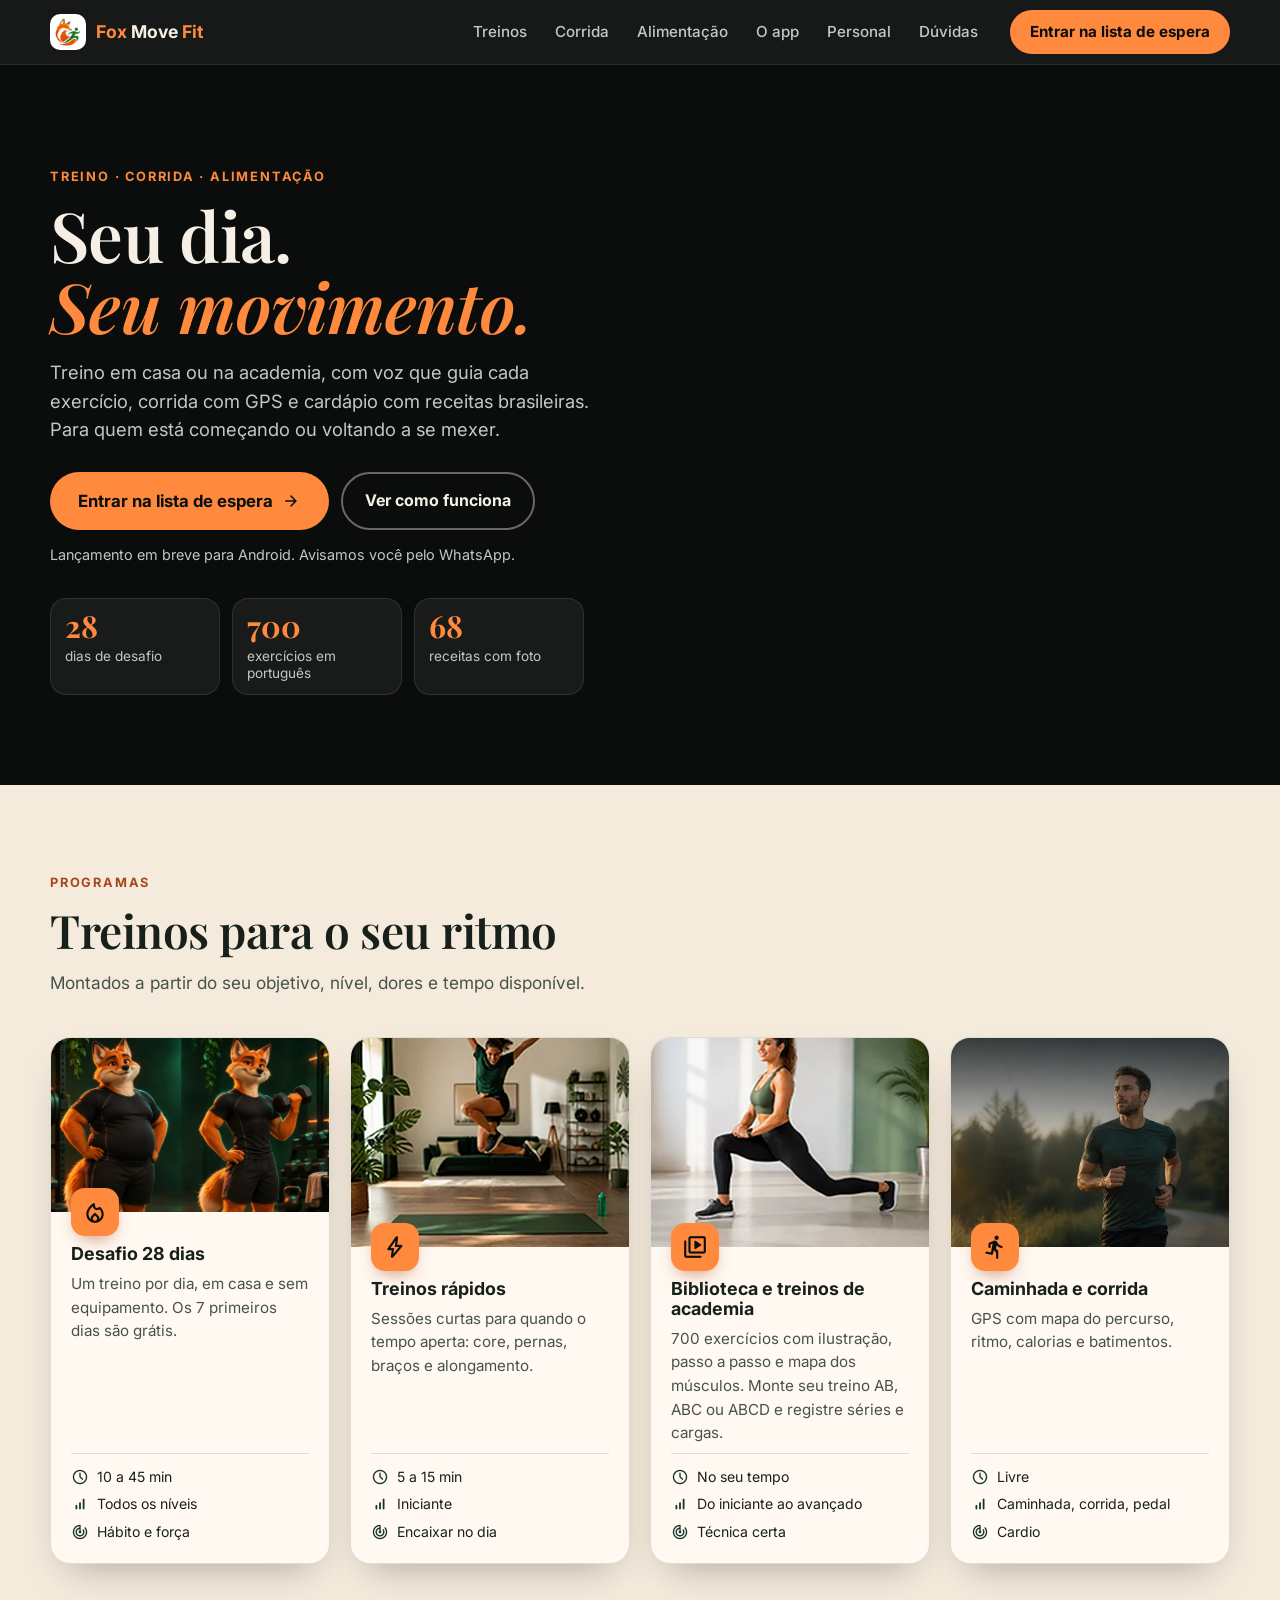
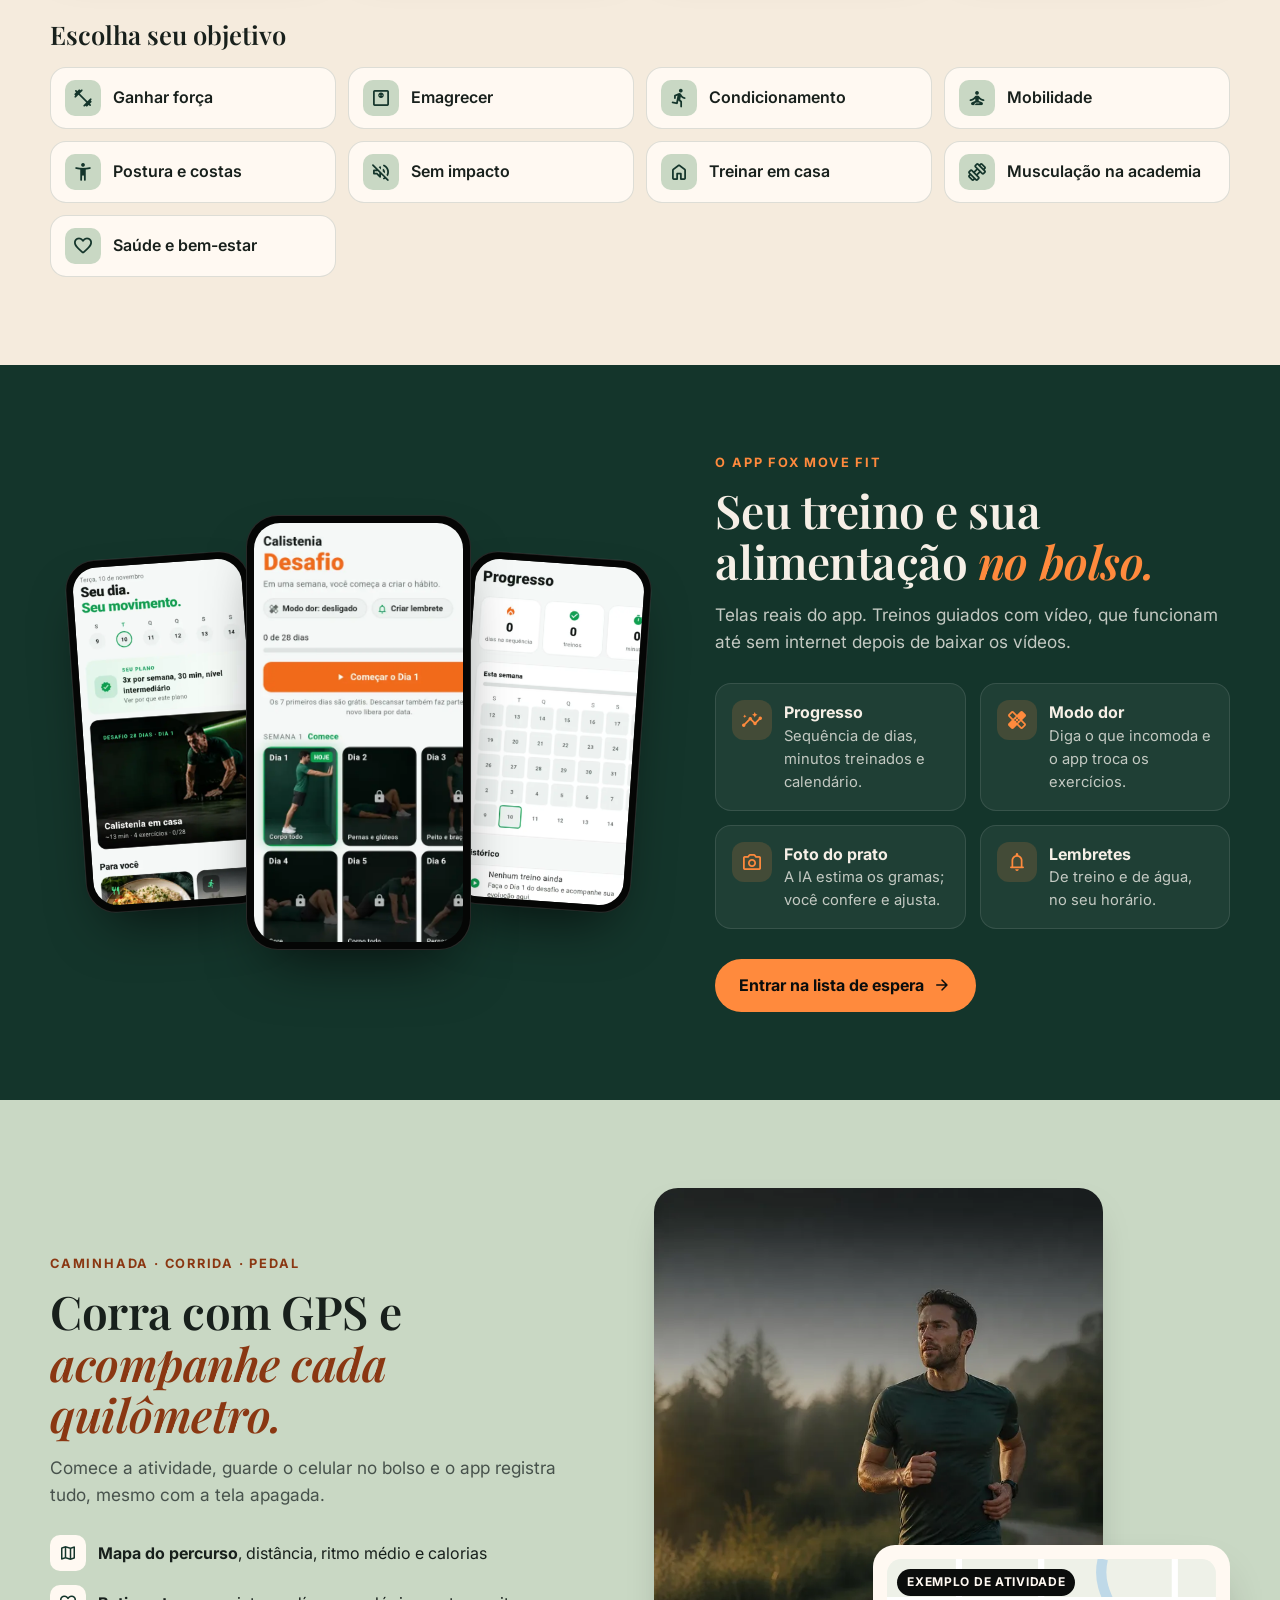
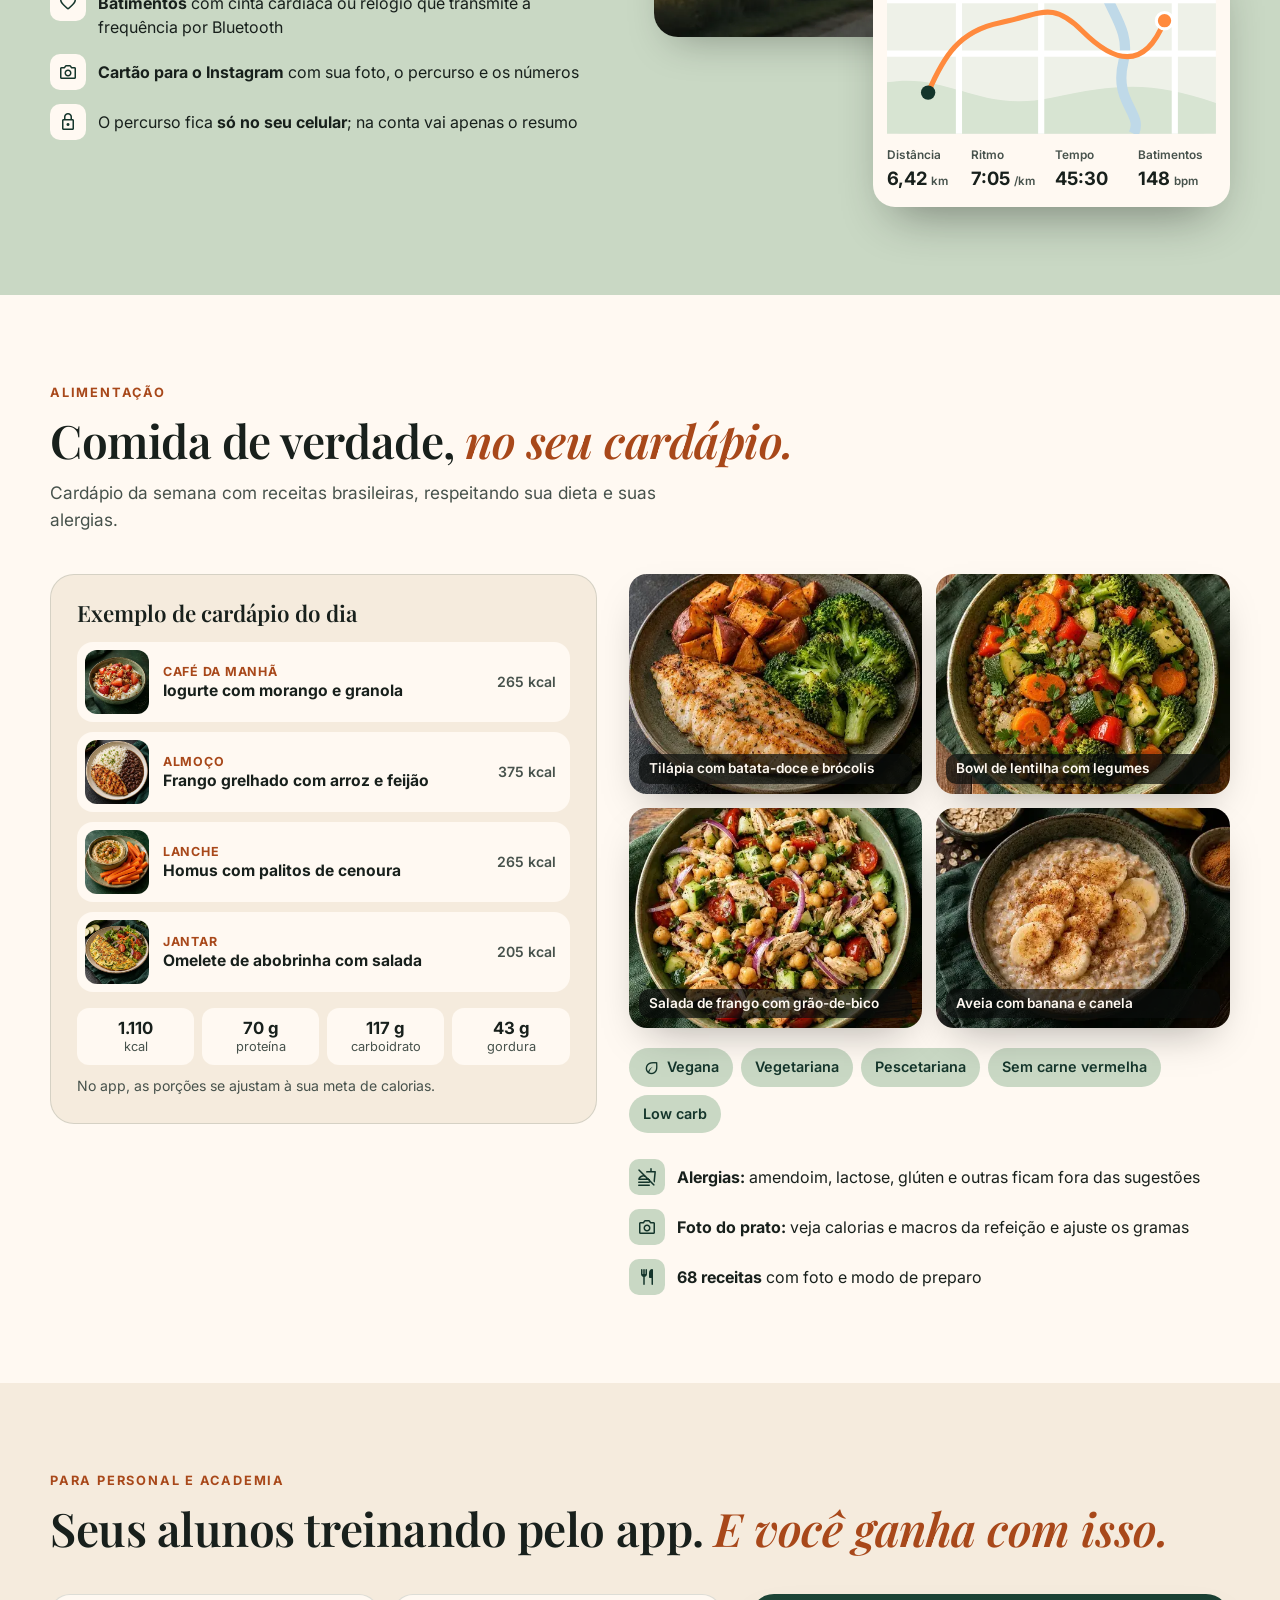
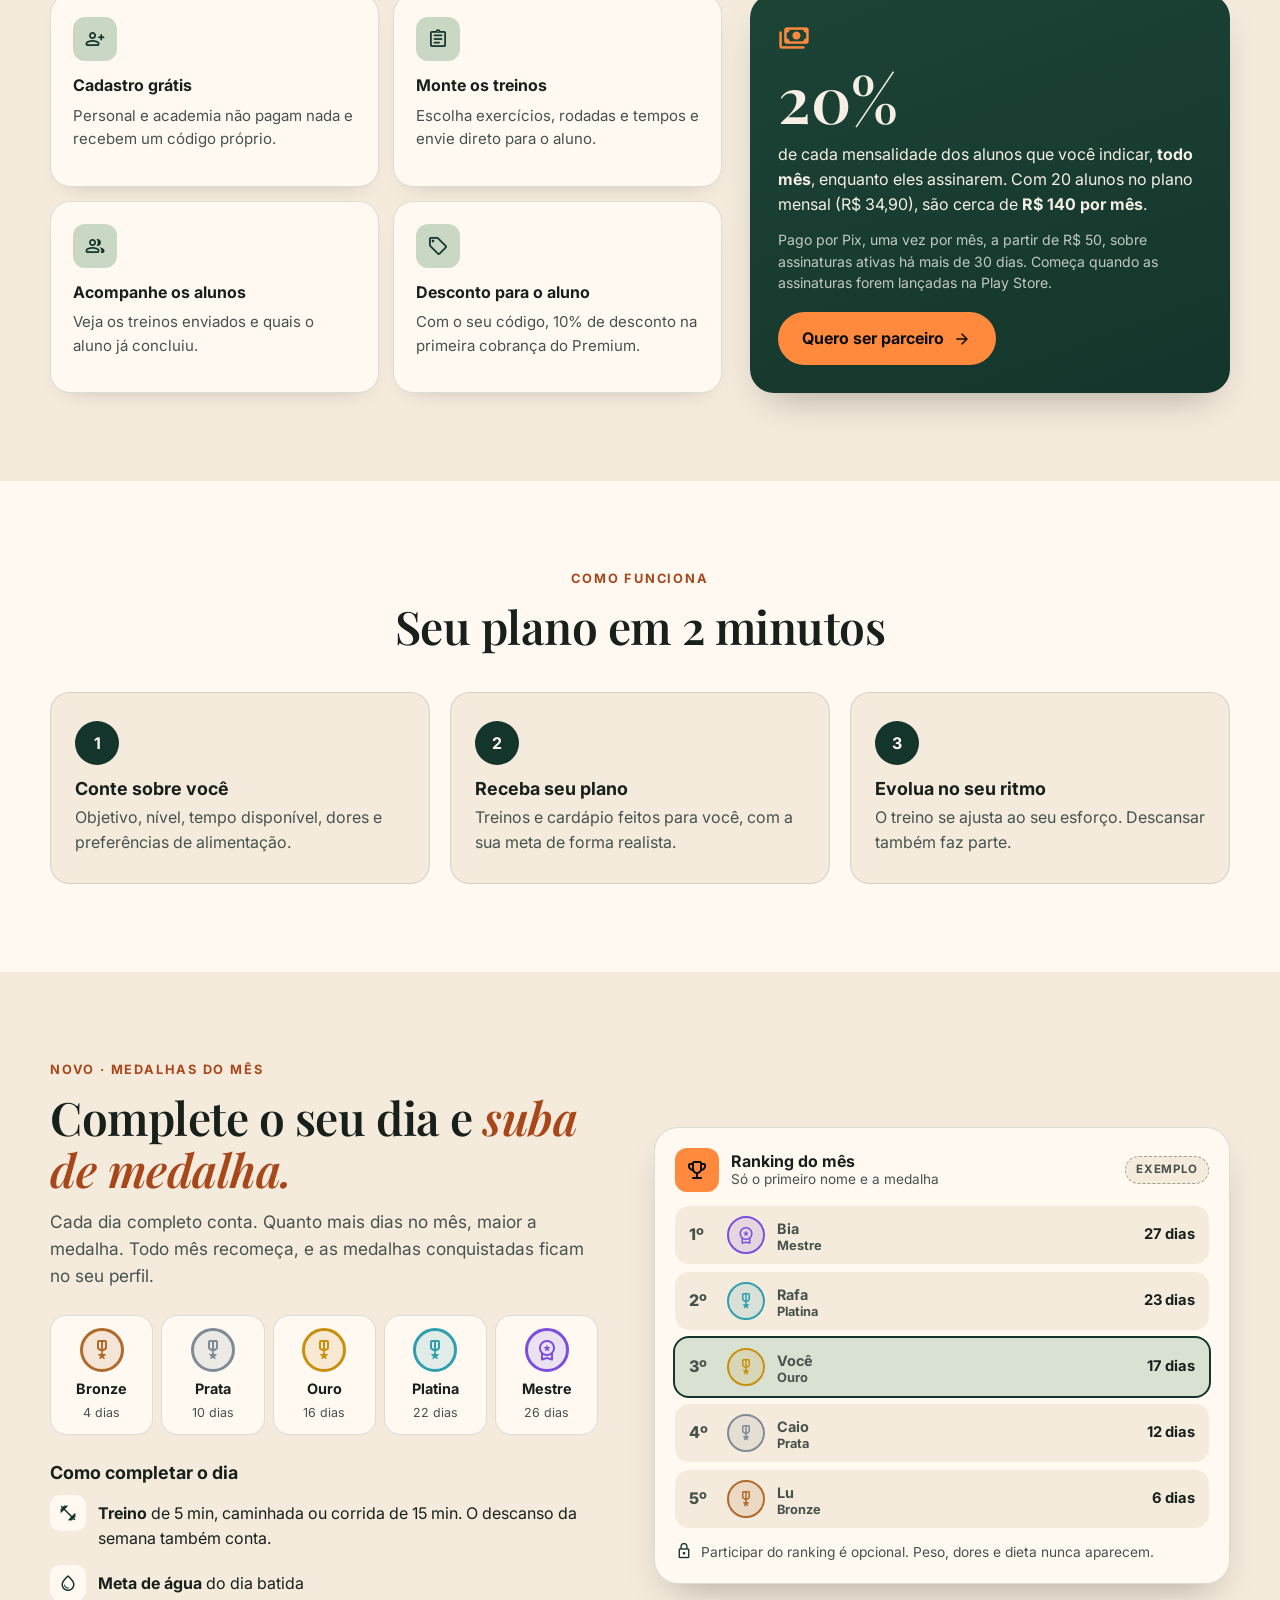
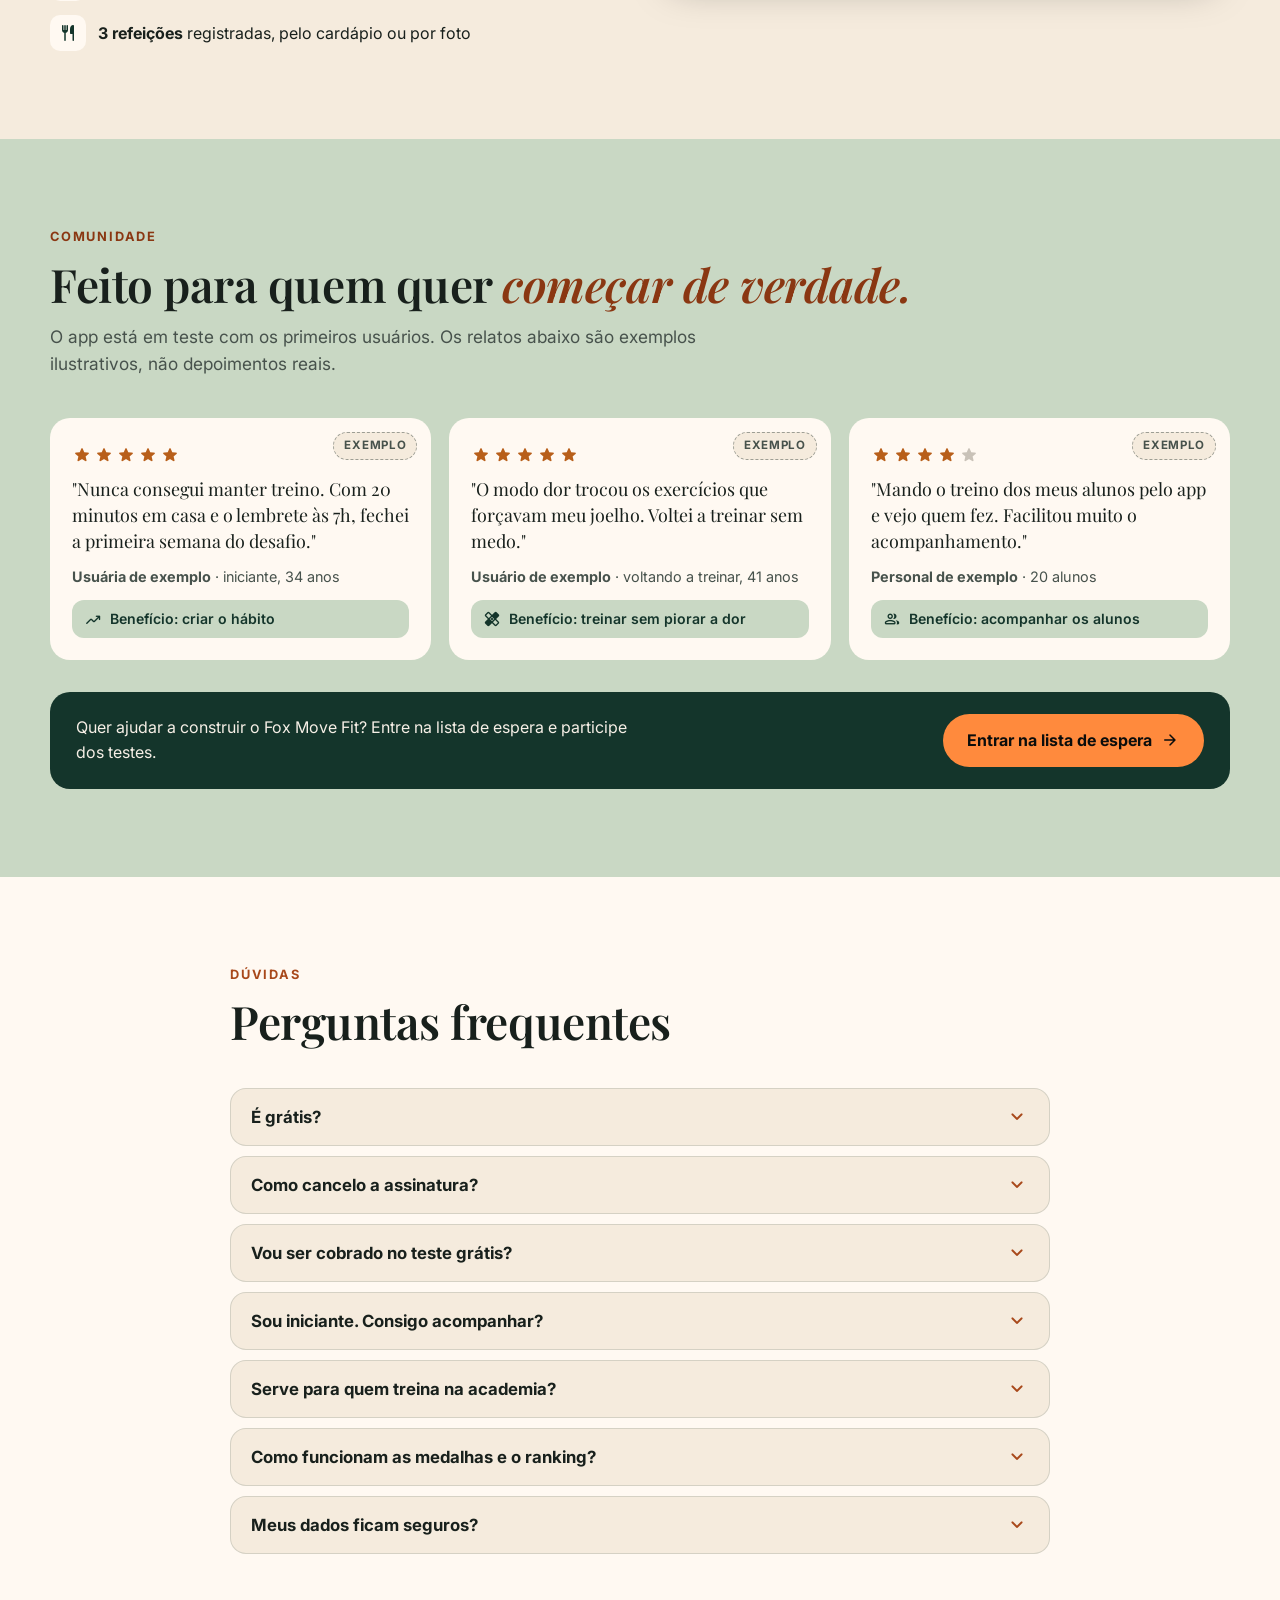
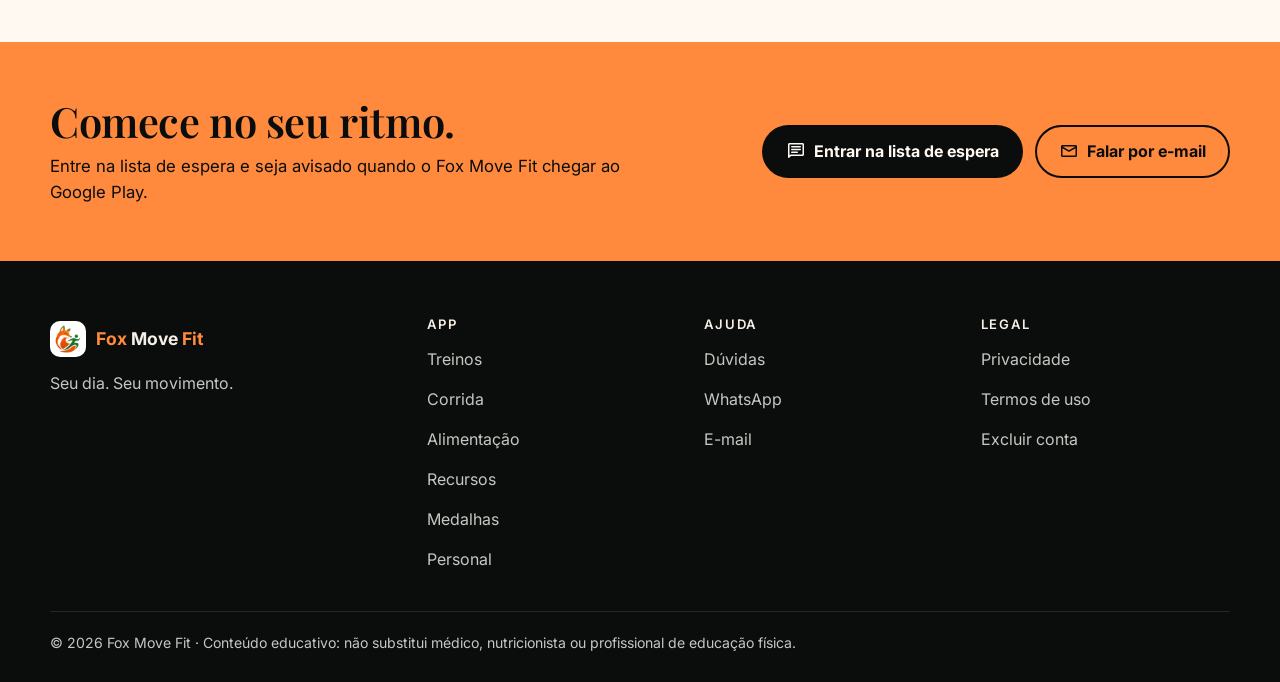
==== commit 7600fc1f: "Arte do desafio com as duas raposas Co-Authored-By: Claude Opus 5.5 <noreply@anthropic.com> Claude-S" ====
--- a/index.html
+++ b/index.html
@@ -79,8 +79,8 @@
         <p class="sub">Montados a partir do seu objetivo, nível, dores e tempo disponível.</p>
       </header>
       <div class="programs">
-        <article class="program">
-          <img src="/img/prog-desafio.webp" width="720" height="480" alt="Homem fazendo flexão em casa" loading="lazy" decoding="async">
+        <article class="program program-wide">
+          <img src="/img/prog-desafio-raposa-v1.webp" width="1200" height="750" alt="Ilustração da mesma raposa no início e após uma jornada de treinos, sem representar resultado garantido" loading="lazy" decoding="async">
           <div class="pbody">
             <span class="picon ms" aria-hidden="true">local_fire_department</span>
             <h3>Desafio 28 dias</h3>
--- a/estilo.css
+++ b/estilo.css
@@ -118,6 +118,8 @@
 .programs { display: grid; grid-template-columns: repeat(4, 1fr); gap: 20px; }
 .program { background: var(--warm); border-radius: var(--radius); overflow: hidden; box-shadow: var(--shadow); display: flex; flex-direction: column; border: 1px solid var(--line); }
 .program img { width: 100%; aspect-ratio: 4 / 3; object-fit: cover; }
+/* Desafio: arte larga com as duas raposas (antes e depois); não pode ser cortada no meio. */
+.program-wide img { aspect-ratio: 16 / 10; }
 .pbody { position: relative; padding: 32px 20px 20px; display: flex; flex-direction: column; gap: 8px; flex: 1; }
 .picon { position: absolute; top: -24px; left: 20px; width: 48px; height: 48px; border-radius: 14px; background: var(--orange); color: var(--black); display: grid; place-items: center; font-size: 26px; box-shadow: 0 8px 18px -8px rgba(168, 72, 26, .7); }
 .pbody p { color: var(--ink-2); font-size: .95rem; }
@@ -338,6 +340,8 @@
   .programs { grid-template-columns: 1fr; gap: 14px; }
   .program { flex-direction: row; }
   .program img { width: 36%; aspect-ratio: auto; align-self: stretch; }
+  .program-wide { flex-direction: column; }
+  .program-wide img { width: 100%; aspect-ratio: 16 / 10; align-self: auto; }
   .pbody { padding: 16px; gap: 6px; }
   .picon { position: static; width: 36px; height: 36px; font-size: 20px; border-radius: 10px; }
   .pbody p { font-size: .9rem; }
